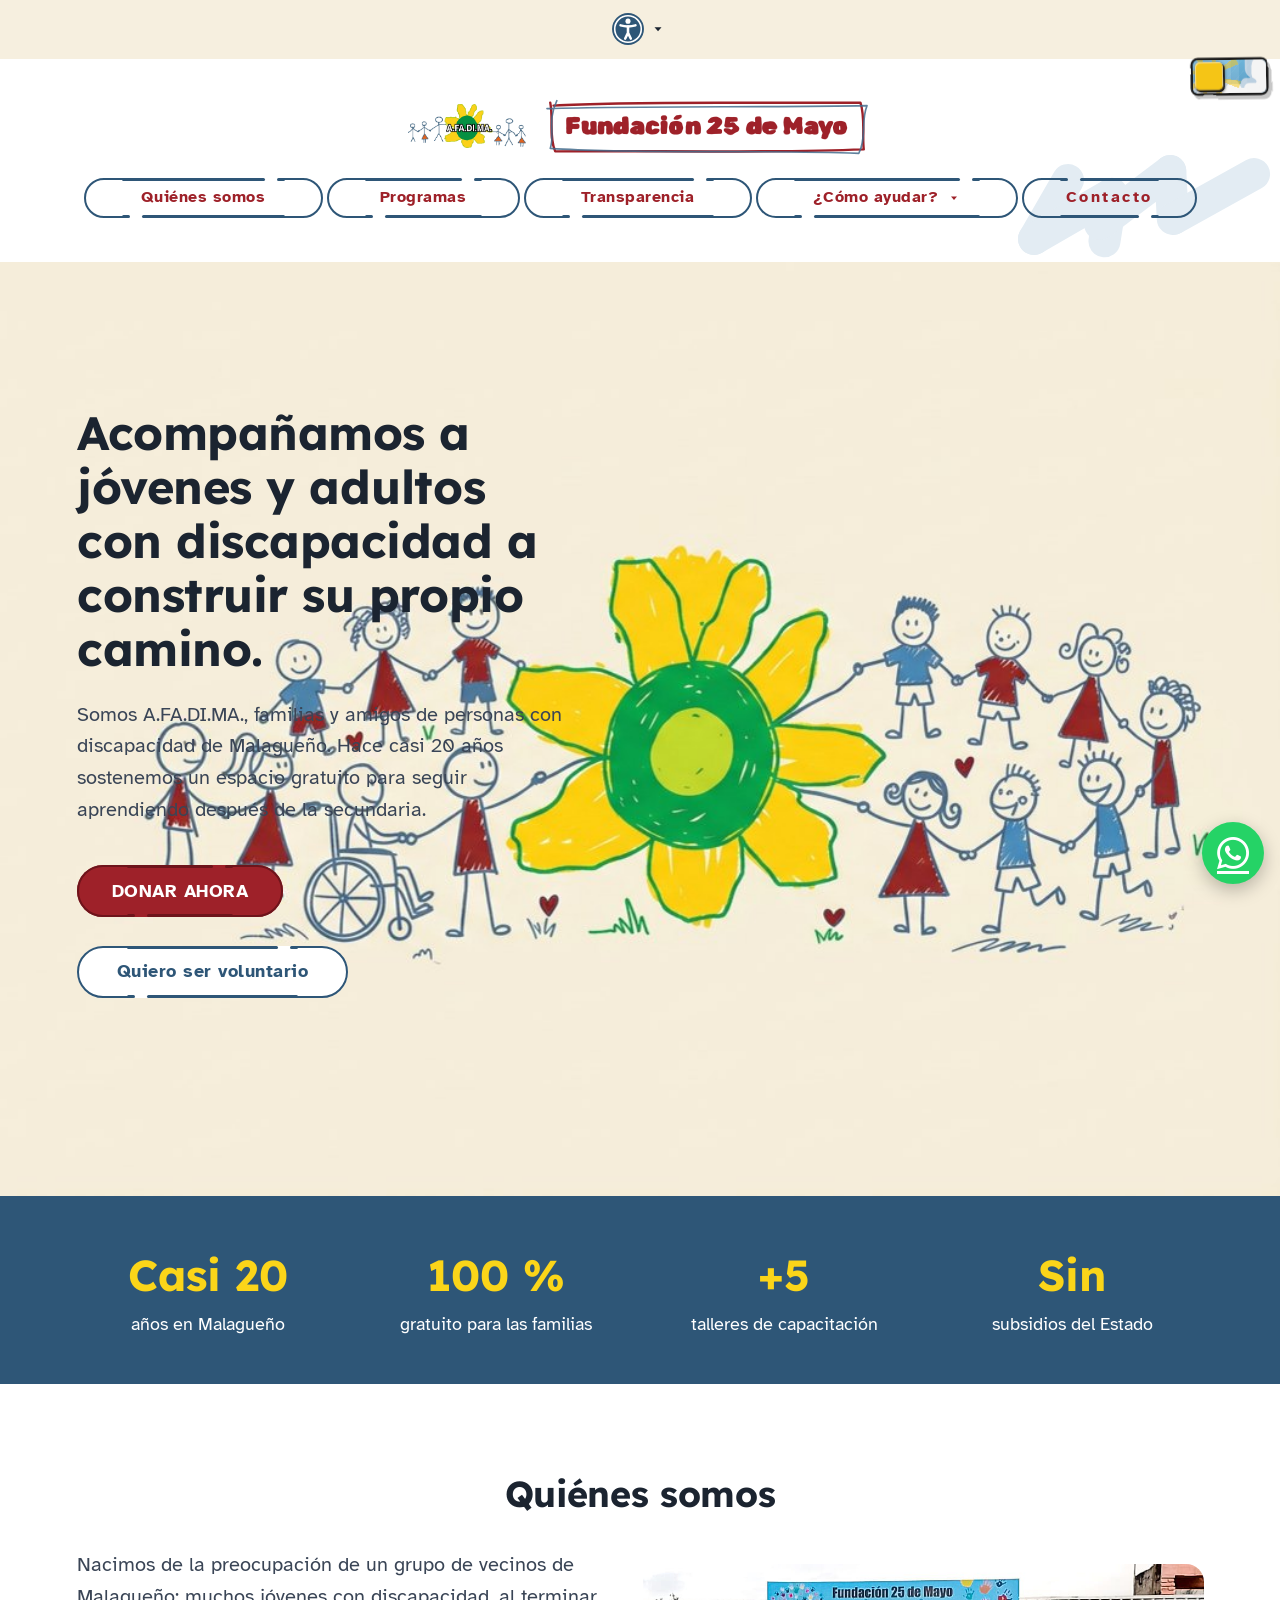
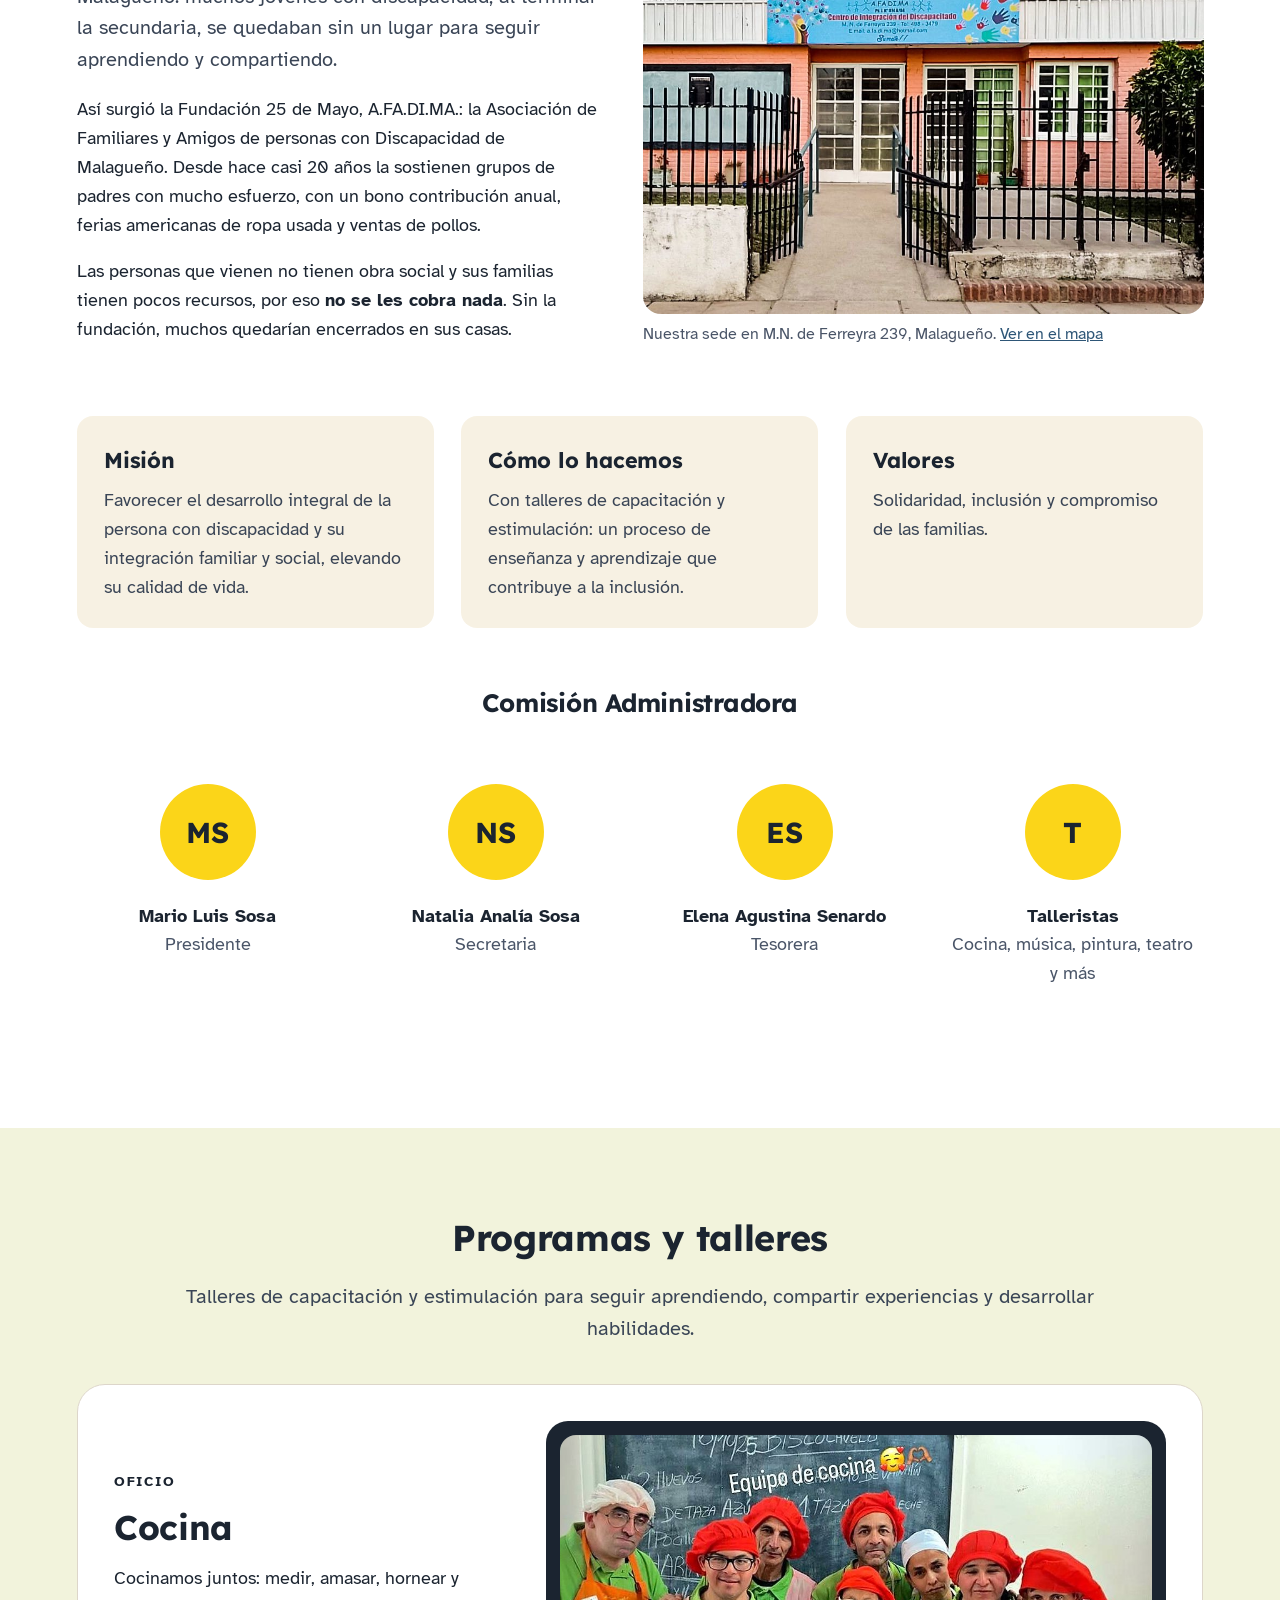
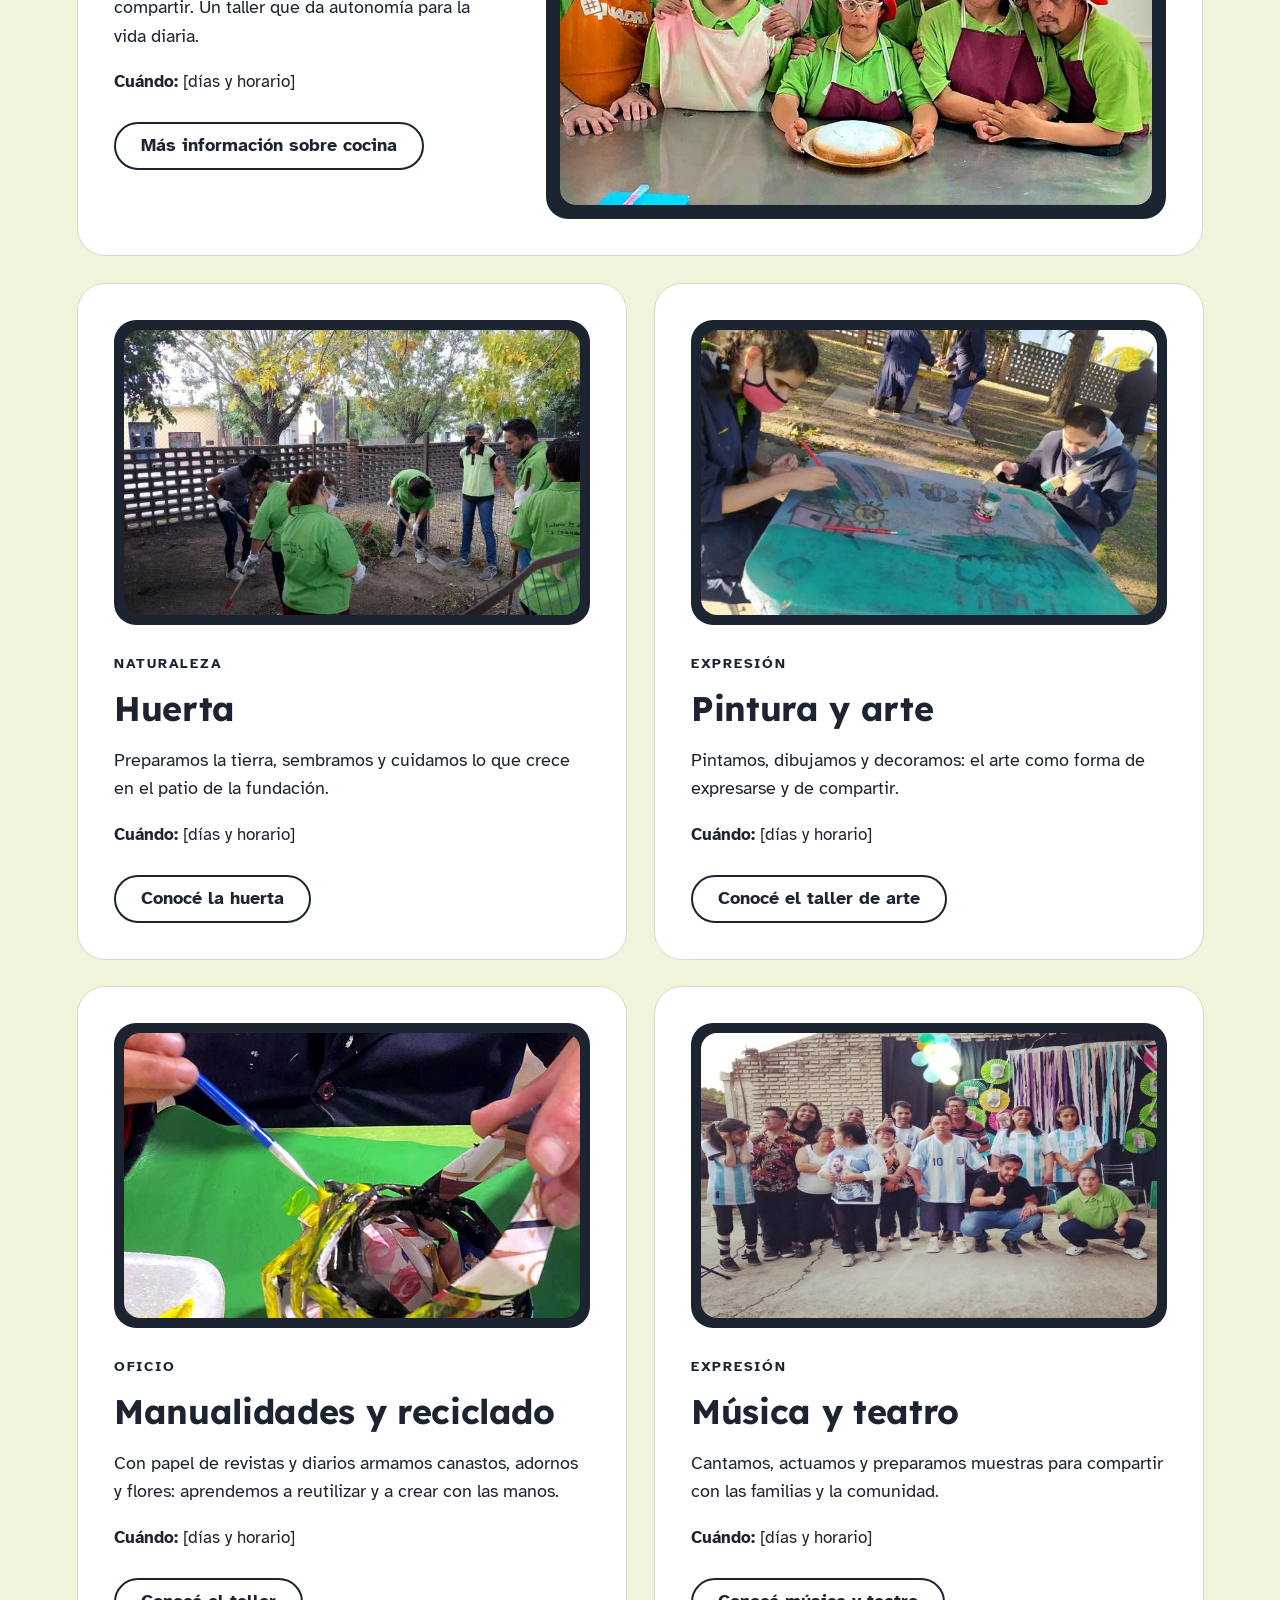
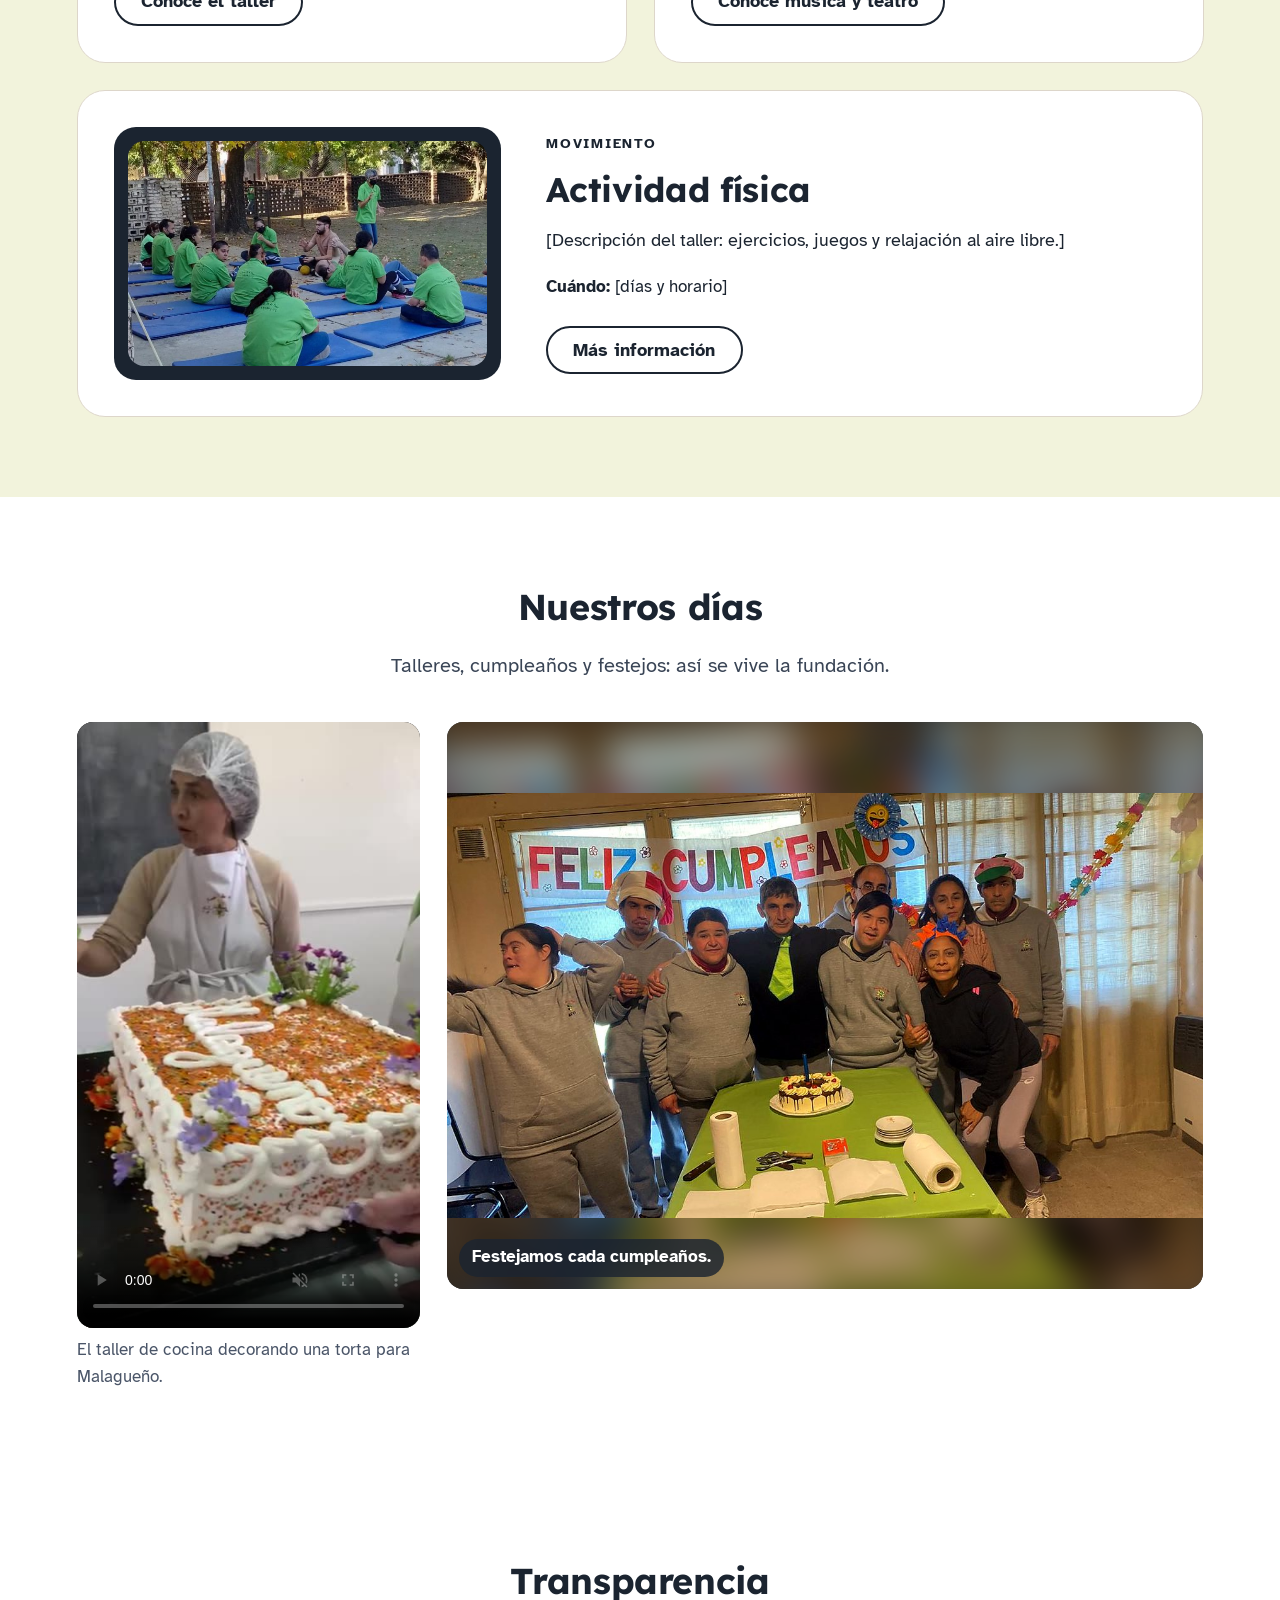
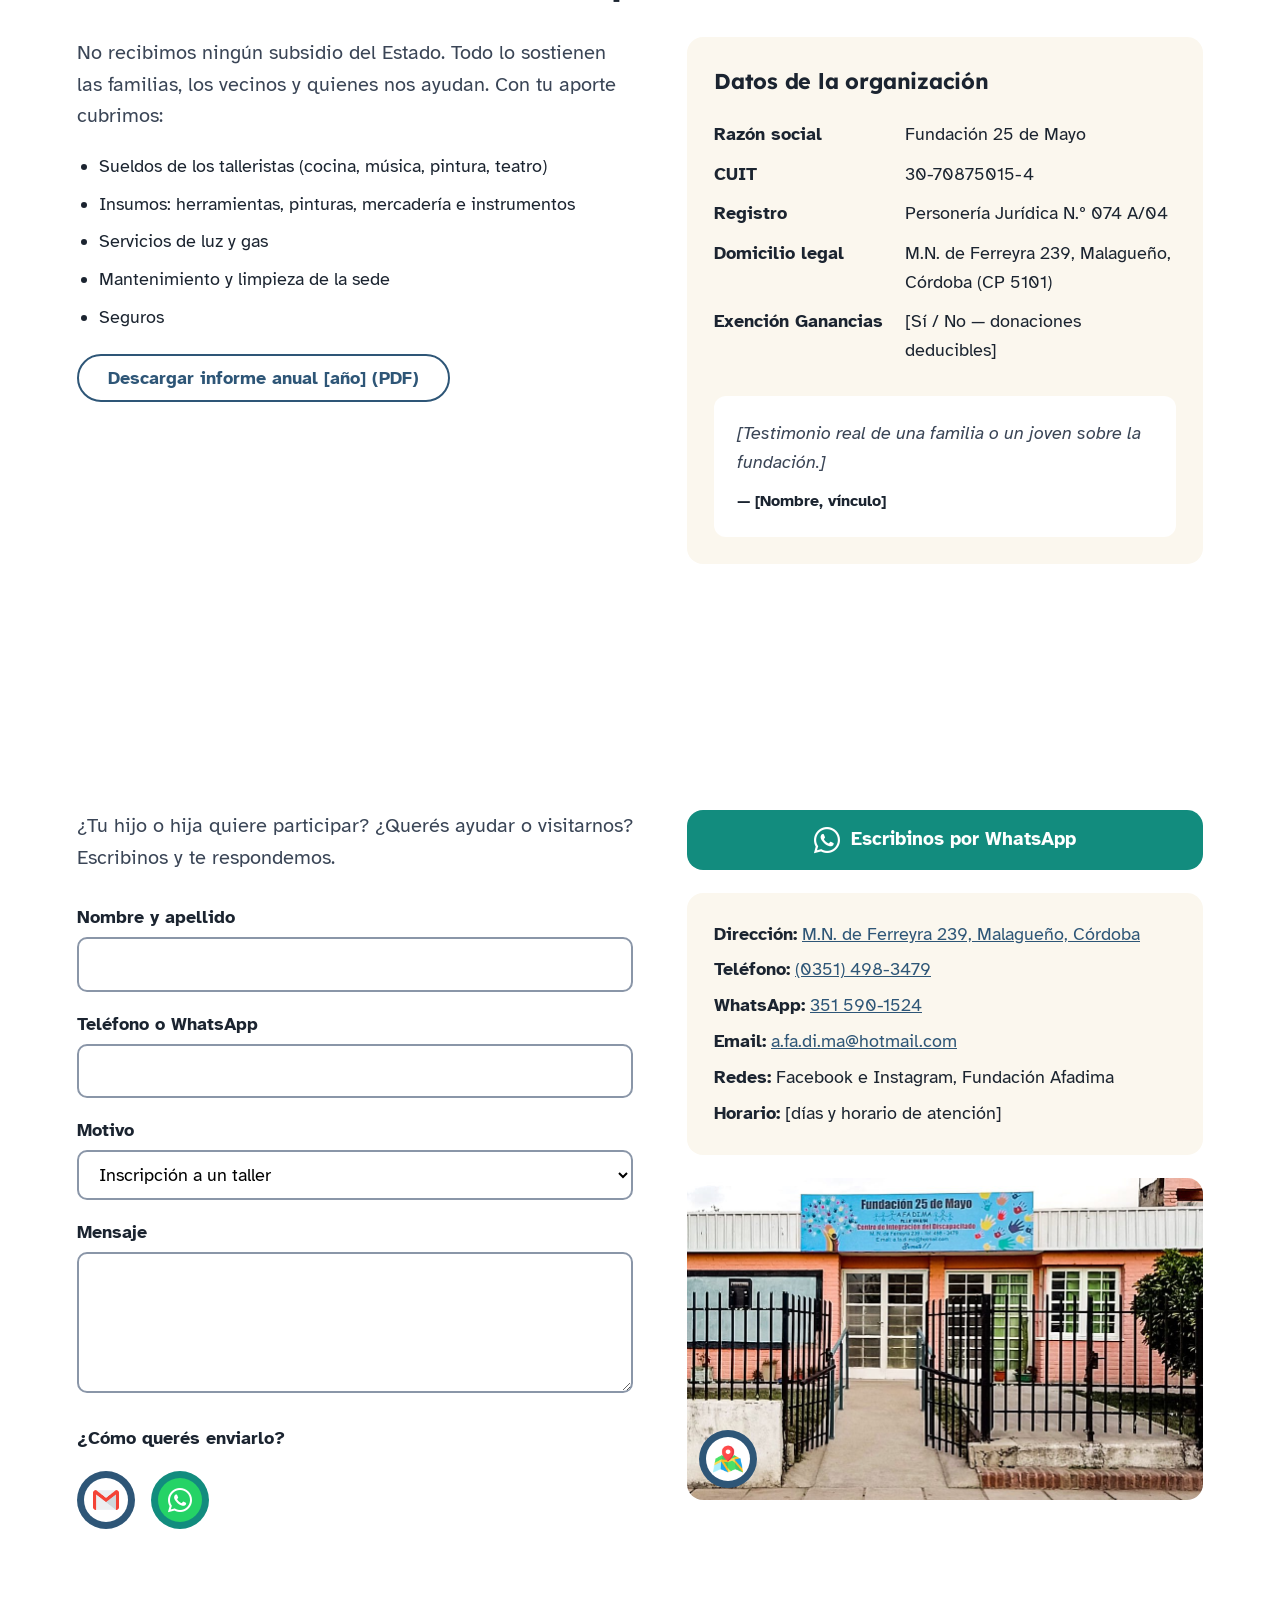
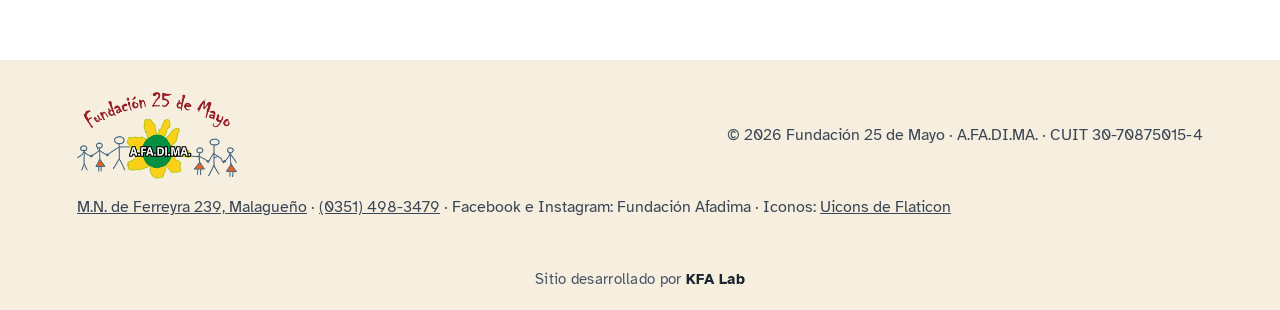
==== index.html @ 1a9c88d8 "Add files via upload" ====
<!doctype html>
<html lang="es">
<head>
<meta charset="utf-8">
<meta name="viewport" content="width=device-width, initial-scale=1">
<title>Fundación 25 de Mayo — Jóvenes con discapacidad</title>
<meta name="description" content="Fundación sin fines de lucro que acompaña a jóvenes con discapacidad. Doná, sumate como voluntario o inscribite.">
<link rel="preconnect" href="https://fonts.googleapis.com">
<link href="https://fonts.googleapis.com/css2?family=Atkinson+Hyperlegible:wght@400;700&family=Lexend:wght@500;700&family=Rubik+Spray+Paint&display=swap" rel="stylesheet">
<link rel="stylesheet" href="styles.css">
<link rel="stylesheet" href="theme-switch.css">
<script>try{var t=localStorage.getItem("tema");if(t==="oscuro"||(!t&&matchMedia("(prefers-color-scheme: dark)").matches))document.documentElement.classList.add("noche")}catch(e){}</script>
</head>
<body>
<div class="loader" id="loader" role="status" aria-live="polite" aria-label="Cargando">
  <div class="progress" aria-hidden="true"><span class="inner"></span><span class="inner"></span><span class="inner"></span><span class="inner"></span><span class="inner"></span></div>
  <p class="loader-txt">Cargando…</p>
</div>
<noscript><style>.loader{display:none}</style></noscript>
<script>(function(){var l=document.getElementById('loader');function hide(){if(l)l.classList.add('loader-off')}window.addEventListener('load',hide);setTimeout(hide,6000);window.addEventListener('pageshow',function(e){if(e.persisted)hide()})})();</script>
<svg width="0" height="0" style="position:absolute" aria-hidden="true" focusable="false">
  <filter id="sketchy"><feTurbulence type="fractalNoise" baseFrequency="0.03" numOctaves="2" seed="3"/><feDisplacementMap in="SourceGraphic" scale="2.5"/></filter>
  <filter id="sketchy-sm"><feTurbulence type="fractalNoise" baseFrequency="0.05" numOctaves="2" seed="7"/><feDisplacementMap in="SourceGraphic" scale="1.5"/></filter>
</svg>
<label class="theme-switch" title="Modo nocturno">
  <input type="checkbox" class="theme-switch__checkbox" id="themeToggle" role="switch" aria-label="Modo nocturno">
  <div class="theme-switch__container" aria-hidden="true">
    <div class="theme-switch__clouds"></div>
    <div class="theme-switch__stars-container">
      <svg viewBox="0 0 144 55" fill="currentColor"><path d="M14 6l2 6 6 2-6 2-2 6-2-6-6-2 6-2zM44 30l1.5 4.5 4.5 1.5-4.5 1.5L44 42l-1.5-4.5L38 36l4.5-1.5zM72 8l1.2 3.6 3.6 1.2-3.6 1.2L72 17.6l-1.2-3.6-3.6-1.2 3.6-1.2zM100 34l2 6 6 2-6 2-2 6-2-6-6-2 6-2zM128 10l1.5 4.5 4.5 1.5-4.5 1.5-1.5 4.5-1.5-4.5-4.5-1.5 4.5-1.5zM26 44l1 3 3 1-3 1-1 3-1-3-3-1 3-1z"/></svg>
    </div>
    <div class="theme-switch__stars-cluster"><span class="star"></span><span class="star"></span><span class="star"></span><span class="star"></span><span class="star"></span></div>
    <div class="theme-switch__shooting-star"></div><div class="theme-switch__shooting-star-2"></div><div class="theme-switch__meteor"></div>
    <div class="theme-switch__aurora"></div>
    <div class="theme-switch__comets"><span class="comet"></span><span class="comet"></span></div>
    <div class="theme-switch__circle-container">
      <div class="theme-switch__sun-moon-container">
        <div class="theme-switch__moon"><div class="theme-switch__spot"></div><div class="theme-switch__spot"></div><div class="theme-switch__spot"></div></div>
      </div>
    </div>
  </div>
</label>


<svg width="0" height="0" style="position:absolute" aria-hidden="true" focusable="false">
  <filter id="cb-prot" color-interpolation-filters="sRGB"><feColorMatrix type="matrix" values="1 0 0 0 0  0.479 0.477 0.044 0 0  0.597 -0.689 1.091 0 0  0 0 0 1 0"/></filter>
  <filter id="cb-deut" color-interpolation-filters="sRGB"><feColorMatrix type="matrix" values="1.437 -0.631 0.195 0 0  0 1 0 0 0  -0.184 0.186 0.998 0 0  0 0 0 1 0"/></filter>
  <filter id="cb-trit" color-interpolation-filters="sRGB"><feColorMatrix type="matrix" values="0.741 -0.407 0.666 0 0  0.075 0.585 0.340 0 0  0 0 1 0 0  0 0 0 1 0"/></filter>
</svg>

<p id="anuncio" class="sr" aria-live="polite"></p>

<div class="topbar">
    <div class="a11y-nav">
      <button id="a11yToggle" class="a11y-open" aria-expanded="false" aria-controls="a11yPanel" title="Opciones de accesibilidad">
        <svg aria-hidden="true" width="34" height="34" viewBox="0 0 32 32"><circle cx="16" cy="16" r="15" fill="#2E5677"/><circle cx="16" cy="16" r="12.5" fill="none" stroke="#fff" stroke-width="1.5"/><circle cx="16" cy="8.6" r="2.4" fill="#fff"/><path d="M9 12.6c2.4.7 4.7 1 7 1s4.6-.3 7-1" fill="none" stroke="#fff" stroke-width="2.4" stroke-linecap="round"/><path d="M16 13.6v6M16 19.6l-2.6 5.4M16 19.6l2.6 5.4" fill="none" stroke="#fff" stroke-width="2.4" stroke-linecap="round" stroke-linejoin="round"/></svg>
        <span class="sr">Opciones de accesibilidad</span>
        <svg class="chev" aria-hidden="true" width="14" height="14" viewBox="0 0 24 24" fill="currentColor"><path d="M6 9l6 7 6-7z"/></svg>
      </button>
      <div id="a11yPanel" class="mega-panel" inert>
        <div class="mm">
          <div class="mm-col" role="group" aria-labelledby="g-audio">
            <h3 id="g-audio"><svg aria-hidden="true" width="22" height="22" viewBox="0 0 24 24" fill="none" stroke="currentColor" stroke-width="2" stroke-linecap="round" stroke-linejoin="round"><path d="M11 5L6 9H3v6h3l5 4V5zM15.5 8.5a5 5 0 0 1 0 7M18.5 5.5a9 9 0 0 1 0 13"/></svg>Audio</h3>
            <p>Lee la presentación y después lo que señales con el mouse.</p>
            <div class="mm-row">
              <button id="readAll" aria-pressed="false">Activar lectura por voz</button>
              <label class="voice-pick" hidden>Voz <select id="voiceSel"></select></label>
              <button id="a11yClose">Cerrar menú</button>
            </div>
          </div>
          <div class="mm-col mm-feature">
            <svg aria-hidden="true" width="48" height="48" viewBox="0 0 32 32"><circle cx="16" cy="16" r="15" fill="#fff"/><circle cx="16" cy="16" r="12.5" fill="none" stroke="#2E5677" stroke-width="1.5"/><circle cx="16" cy="8.6" r="2.4" fill="#2E5677"/><path d="M9 12.6c2.4.7 4.7 1 7 1s4.6-.3 7-1" fill="none" stroke="#2E5677" stroke-width="2.4" stroke-linecap="round"/><path d="M16 13.6v6M16 19.6l-2.6 5.4M16 19.6l2.6 5.4" fill="none" stroke="#2E5677" stroke-width="2.4" stroke-linecap="round" stroke-linejoin="round"/></svg>
            <h3>Navegá a tu manera</h3>
            <p>Ajustá la letra, los colores y el audio. Tus elecciones quedan guardadas para la próxima visita.</p>
            <button id="a11yReset">Restablecer todo</button>
          </div>
          <div class="mm-col" role="group" aria-labelledby="g-letra">
            <h3 id="g-letra"><svg aria-hidden="true" width="22" height="22" viewBox="0 0 24 24" fill="none" stroke="currentColor" stroke-width="2" stroke-linecap="round" stroke-linejoin="round"><path d="M4 20l5-14 5 14M6 15h6M15 20l3-8 3 8M16 18h4"/></svg>Tamaño de letra</h3>
            <p>Agrandá o achicá todo el texto.</p>
            <div class="mm-row">
              <button data-fs="-2" aria-label="Achicar letra">A−</button>
              <button data-fs="0" aria-label="Letra normal">A</button>
              <button data-fs="2" aria-label="Agrandar letra">A+</button>
            </div>
          </div>
          <div class="mm-col" role="group" aria-labelledby="g-ver">
            <h3 id="g-ver"><svg aria-hidden="true" width="22" height="22" viewBox="0 0 24 24" fill="none" stroke="currentColor" stroke-width="2" stroke-linecap="round" stroke-linejoin="round"><path d="M2 12s3.6-7 10-7 10 7 10 7-3.6 7-10 7S2 12 2 12z"/><circle cx="12" cy="12" r="3"/></svg>Lectura</h3>
            <p>Más contraste y espacio para leer cómodo.</p>
            <div class="mm-row">
              <button data-toggle="hc" aria-pressed="false">Alto contraste</button>
              <button data-toggle="ul" aria-pressed="false">Subrayar enlaces</button>
              <button data-toggle="sp" aria-pressed="false">Más espacio</button>
            </div>
          </div>
          <div class="mm-col" role="group" aria-labelledby="g-color">
            <h3 id="g-color"><svg aria-hidden="true" width="22" height="22" viewBox="0 0 24 24" fill="none" stroke="currentColor" stroke-width="2" stroke-linecap="round" stroke-linejoin="round"><circle cx="12" cy="12" r="9"/><path d="M12 3v18M12 3a9 9 0 0 1 0 18"/></svg>Daltonismo</h3>
            <p>Corrige los colores según cada tipo.</p>
            <div class="mm-row" id="colorModes">
              <button data-color="" aria-pressed="true">Normal</button>
              <button data-color="prot" aria-pressed="false">Protanopia <small>(rojo)</small></button>
              <button data-color="deut" aria-pressed="false">Deuteranopia <small>(verde)</small></button>
              <button data-color="trit" aria-pressed="false">Tritanopia <small>(azul)</small></button>
              <button data-color="gray" aria-pressed="false">Grises</button>
            </div>
          </div>
        </div>
      </div>
    </div>
</div>
<a class="skip" href="#contenido">Saltar al contenido</a>
<header><div class="wrap">
  <a class="brand" href="index.html" style="color:inherit;text-decoration:none"><img class="logo-img" src="img/logo-mark.png" alt="" width="118" height="44"><span class="brand-name">Fundación 25 de Mayo<span class="sr"> A.FA.DI.MA.</span></span></a>
  <button class="burger" type="button" aria-expanded="false" aria-controls="mainNav" aria-label="Abrir menú"><span></span><span></span><span></span></button>
  <nav aria-label="Principal" id="mainNav">
    <a class="nl" href="#nosotros">Quiénes somos</a><a class="nl" href="#programas">Programas</a><a class="nl" href="#transparencia">Transparencia</a><div class="mega-item">
      <a class="nl" id="ayudarToggle" href="sumate.html" aria-expanded="false" aria-controls="ayudarPanel">¿Cómo ayudar?<svg class="chev" aria-hidden="true" width="12" height="12" viewBox="0 0 24 24" fill="currentColor"><path d="M6 9l6 7 6-7z"/></svg></a>
      <div id="ayudarPanel" class="mega-panel" inert>
        <div class="mm">
          <div class="mm-col mm-feature warm">
            <div class="mm-heart"><svg aria-hidden="true" width="26" height="26" viewBox="0 0 24 24" fill="none" stroke="currentColor" stroke-width="2" stroke-linecap="round" stroke-linejoin="round"><path d="M20.8 4.6a5.5 5.5 0 0 0-7.8 0L12 5.7l-1-1.1a5.5 5.5 0 0 0-7.8 7.8l1 1.1L12 21l7.8-7.5 1-1.1a5.5 5.5 0 0 0 0-7.8z"/></svg></div>
            <h3>Somos una ONG sin fines de lucro</h3>
            <p>Tu aporte es esperanza. Cualquier ayuda es bienvenida: dinero, alimentos, tus horas, tus ideas o tu trabajo.</p>
            <a class="mm-link" href="sumate.html#donar">Donar ahora</a>
          </div>
          <div class="mm-col">
            <h3><svg aria-hidden="true" width="22" height="22" viewBox="0 0 24 24" fill="none" stroke="currentColor" stroke-width="2" stroke-linecap="round" stroke-linejoin="round"><rect x="2" y="6" width="20" height="13" rx="2"/><path d="M2 10h20M6 15h4"/></svg>Doná una vez</h3>
            <p>Un aporte puntual por Mercado Pago o transferencia.</p>
            <div class="mm-row"><a class="mm-link" href="sumate.html#donar">Quiero donar</a></div>
          </div>
          <div class="mm-col">
            <h3><svg aria-hidden="true" width="22" height="22" viewBox="0 0 24 24" fill="none" stroke="currentColor" stroke-width="2" stroke-linecap="round" stroke-linejoin="round"><path d="M21 12a9 9 0 1 1-3-6.7L21 8"/><path d="M21 3v5h-5"/></svg>Doná todos los meses</h3>
            <p>Con un aporte mensual sostenés los talleres todo el año.</p>
            <div class="mm-row"><a class="mm-link" href="sumate.html#donar">Ser socio</a></div>
          </div>
          <div class="mm-col">
            <h3><svg aria-hidden="true" width="22" height="22" viewBox="0 0 24 24" fill="none" stroke="currentColor" stroke-width="2" stroke-linecap="round" stroke-linejoin="round"><circle cx="9" cy="7" r="3.5"/><path d="M2.5 20a6.5 6.5 0 0 1 13 0M17 11l2 2 3.5-4"/></svg>Voluntariado</h3>
            <p>Sumá tu tiempo en talleres, eventos o apoyo escolar.</p>
            <div class="mm-row"><a class="mm-link" href="sumate.html#voluntariado">Quiero ser voluntario</a></div>
          </div>
          <div class="mm-col">
            <h3><svg aria-hidden="true" width="22" height="22" viewBox="0 0 24 24" fill="none" stroke="currentColor" stroke-width="2" stroke-linecap="round" stroke-linejoin="round"><rect x="3" y="7" width="18" height="13" rx="2"/><path d="M8 7V5a2 2 0 0 1 2-2h4a2 2 0 0 1 2 2v2M3 13h18"/></svg>Padrinos y empresas</h3>
            <p>Apadriná un programa o sumá a tu empresa como aliada.</p>
            <div class="mm-row"><a class="mm-link" href="sumate.html#empresas">Hablemos</a></div>
          </div>
        </div>
      </div>
    </div><a class="nl" href="#contacto">Contacto</a>
  </nav>
</div></header>
<div class="scrim" id="scrim" aria-hidden="true"></div>

<main id="contenido">
<section class="hero-band"><div class="wrap row hero">
  <div class="hero-text">
    <h1>Acompañamos a jóvenes y adultos con discapacidad a construir su propio camino.</h1>
    <p class="lead">Somos A.FA.DI.MA., familias y amigos de personas con discapacidad de Malagueño. Hace casi 20 años sostenemos un espacio gratuito para seguir aprendiendo después de la secundaria.</p>
    <div style="display:flex;flex-wrap:wrap;gap:1em">
      <a class="btn btn-o donar-cta" href="sumate.html#donar">Donar ahora</a>
      <a class="btn btn-b" href="sumate.html#voluntariado">Quiero ser voluntario</a>
    </div>
  </div>
  <img class="hero-img" src="img/hero.jpg" alt="Dibujo de chicos y chicas tomados de la mano alrededor de una gran flor amarilla; uno de ellos va en silla de ruedas." width="1375" height="768">
</div></section>

<div class="stats" aria-label="Nuestro impacto"><div class="wrap grid" style="grid-template-columns:repeat(auto-fit,minmax(200px,1fr))">
  <div><b>Casi 20</b>años en Malagueño</div><div><b>100 %</b>gratuito para las familias</div><div><b>+5</b>talleres de capacitación</div><div><b>Sin</b>subsidios del Estado</div>
</div></div>

<section id="nosotros" class="nosotros-bg"><div class="wrap">
  <h2>Quiénes somos</h2>
  <div class="row" style="gap:2.5em;align-items:center;margin-bottom:3em">
    <div>
      <p class="lead" style="margin-bottom:1em">Nacimos de la preocupación de un grupo de vecinos de Malagueño: muchos jóvenes con discapacidad, al terminar la secundaria, se quedaban sin un lugar para seguir aprendiendo y compartiendo.</p>
      <p>Así surgió la Fundación 25 de Mayo, A.FA.DI.MA.: la Asociación de Familiares y Amigos de personas con Discapacidad de Malagueño. Desde hace casi 20 años la sostienen grupos de padres con mucho esfuerzo, con un bono contribución anual, ferias americanas de ropa usada y ventas de pollos.</p>
      <p>Las personas que vienen no tienen obra social y sus familias tienen pocos recursos, por eso <b>no se les cobra nada</b>. Sin la fundación, muchos quedarían encerrados en sus casas.</p>
    </div>
    <figure style="margin:0;flex-basis:420px">
      <img class="photo" src="img/sede.jpg" alt="Frente de la sede de la Fundación 25 de Mayo en Malagueño: una casa de ladrillo con rejas negras y un cartel celeste con el nombre." loading="lazy" width="1162" height="647">
      <figcaption style="font-size:.9rem;color:var(--mute);margin-top:.5em">Nuestra sede en M.N. de Ferreyra 239, Malagueño. <a href="https://maps.app.goo.gl/e1VHPkn7VmK34Kgk8" target="_blank" rel="noopener">Ver en el mapa</a></figcaption>
    </figure>
  </div>
  <div class="grid" style="margin-bottom:3em">
    <div class="box"><h3>Misión</h3><p>Favorecer el desarrollo integral de la persona con discapacidad y su integración familiar y social, elevando su calidad de vida.</p></div>
    <div class="box"><h3>Cómo lo hacemos</h3><p>Con talleres de capacitación y estimulación: un proceso de enseñanza y aprendizaje que contribuye a la inclusión.</p></div>
    <div class="box"><h3>Valores</h3><p>Solidaridad, inclusión y compromiso de las familias.</p></div>
  </div>
  <h3 style="font-size:1.4rem;text-align:center">Comisión Administradora</h3>
  <div class="grid team" style="grid-template-columns:repeat(auto-fit,minmax(200px,1fr))">
    <div class="person" tabindex="0"><div class="avatar" aria-hidden="true"><span>MS</span></div><b>Mario Luis Sosa</b><div class="role">Presidente</div><div class="person-more"><p class="pm-role">Presidente</p><p class="pm-name">Mario Luis Sosa</p><p><a href="tel:+5493518026431">351-8026431</a></p><p><a href="https://wa.me/5493518026431" target="_blank" rel="noopener">WhatsApp</a></p></div></div>
    <div class="person" tabindex="0"><div class="avatar" aria-hidden="true"><span>NS</span></div><b>Natalia Analía Sosa</b><div class="role">Secretaria</div><div class="person-more"><p class="pm-role">Secretaria</p><p class="pm-name">Natalia Analía Sosa</p><p><a href="tel:+5493515134659">351-5134659</a></p><p><a href="https://wa.me/5493515134659" target="_blank" rel="noopener">WhatsApp</a></p></div></div>
    <div class="person" tabindex="0"><div class="avatar" aria-hidden="true"><span>ES</span></div><b>Elena Agustina Senardo</b><div class="role">Tesorera</div><div class="person-more"><p class="pm-role">Tesorera</p><p class="pm-name">Elena Agustina Senardo</p><p><a href="tel:+5493518163695">351-8163695</a></p><p><a href="https://wa.me/5493518163695" target="_blank" rel="noopener">WhatsApp</a></p></div></div>
    <div class="person" tabindex="0"><div class="avatar" aria-hidden="true"><span>T</span></div><b>Talleristas</b><div class="role">Cocina, música, pintura, teatro y más</div><div class="person-more"><p class="pm-role">Talleristas</p><p>Coordinan cocina, música, pintura, teatro, huerta y manualidades.</p></div></div>
  </div>
</div></section>

<section id="programas" style="background:var(--sand)"><div class="wrap">
  <h2>Programas y talleres</h2>
  <p class="lead">Talleres de capacitación y estimulación para seguir aprendiendo, compartir experiencias y desarrollar habilidades.</p>
  <div class="pgrid">
    <article class="pc pc-wide">
      <div class="pc-text">
        <p class="pc-cat">Oficio</p>
        <h3>Cocina</h3>
        <p>Cocinamos juntos: medir, amasar, hornear y compartir. Un taller que da autonomía para la vida diaria.</p>
        <p class="pc-when"><b>Cuándo:</b> [días y horario]</p>
        <a class="pc-btn" href="#contacto">Más información sobre cocina</a>
      </div>
      <div class="pc-media"><div class="carousel" role="region" aria-roledescription="carrusel" aria-label="Fotos del taller"><figure class="slide is-on" aria-hidden="false"><img src="img/cocina-equipo.jpg" alt="El equipo de cocina con gorros rojos y delantales, posando frente al pizarrón con la receta y un bizcochuelo recién hecho." loading="eager" width="1052" height="591"></figure><figure class="slide" aria-hidden="true"><img src="img/cocina.jpg" alt="Jóvenes con cofias amasando galletitas alrededor de una mesada junto al tallerista." loading="lazy" width="720" height="720"></figure><figure class="slide" aria-hidden="true"><img src="img/cocina-peras.jpg" alt="El grupo pela y corta peras sobre una mesada de acero." loading="lazy" width="720" height="1280" style="object-position:center 55%"></figure><figure class="slide" aria-hidden="true"><img src="img/budines.jpg" alt="Concurrentes con cofias preparan frascos frente al pizarrón con la receta de budines." loading="lazy" width="720" height="1280" style="object-position:center 30%"></figure><figure class="slide" aria-hidden="true"><img src="img/bizcochuelo.jpg" alt="Una concurrente con gorro rojo muestra el bizcochuelo que preparó." loading="lazy" width="591" height="862" style="object-position:center 30%"></figure></div></div>
    </article>
    <article class="pc">
      <div class="pc-text">
        <p class="pc-cat">Naturaleza</p>
        <h3>Huerta</h3>
        <p>Preparamos la tierra, sembramos y cuidamos lo que crece en el patio de la fundación.</p>
        <p class="pc-when"><b>Cuándo:</b> [días y horario]</p>
        <a class="pc-btn" href="#contacto">Conocé la huerta</a>
      </div>
      <div class="pc-media"><img src="img/huerta.jpg" alt="Grupo con remeras verdes limpiando y carpiendo la huerta en el patio." loading="lazy" width="687" height="514"></div>
    </article>
    <article class="pc">
      <div class="pc-text">
        <p class="pc-cat">Expresión</p>
        <h3>Pintura y arte</h3>
        <p>Pintamos, dibujamos y decoramos: el arte como forma de expresarse y de compartir.</p>
        <p class="pc-when"><b>Cuándo:</b> [días y horario]</p>
        <a class="pc-btn" href="#contacto">Conocé el taller de arte</a>
      </div>
      <div class="pc-media"><div class="carousel" role="region" aria-roledescription="carrusel" aria-label="Fotos del taller"><figure class="slide is-on" aria-hidden="false"><img src="img/pintura.jpg" alt="Dos jóvenes pintando una mesa al aire libre con pinceles y témperas." loading="eager" width="687" height="514"></figure><figure class="slide" aria-hidden="true"><img src="img/dibujo.jpg" alt="Un joven pinta un mandala con lápices de colores." loading="lazy" width="528" height="528"></figure></div></div>
    </article>
    <article class="pc">
      <div class="pc-text">
        <p class="pc-cat">Oficio</p>
        <h3>Manualidades y reciclado</h3>
        <p>Con papel de revistas y diarios armamos canastos, adornos y flores: aprendemos a reutilizar y a crear con las manos.</p>
        <p class="pc-when"><b>Cuándo:</b> [días y horario]</p>
        <a class="pc-btn" href="#contacto">Conocé el taller</a>
      </div>
      <div class="pc-media"><div class="carousel" role="region" aria-roledescription="carrusel" aria-label="Fotos del taller"><figure class="slide is-on" aria-hidden="false"><img src="img/reciclado-canasta.jpg" alt="Una concurrente pinta de amarillo un canasto hecho con tiras de papel de revista." loading="eager" width="720" height="1280" style="object-position:center 70%"></figure><figure class="slide" aria-hidden="true"><img src="img/reciclado.jpg" alt="Un concurrente arma una figura con tubos de papel reciclado." loading="lazy" width="720" height="1280" style="object-position:center 45%"></figure><figure class="slide" aria-hidden="true"><img src="img/flores.jpg" alt="Concurrentes muestran flores de papel rojas y celestes que hicieron." loading="lazy" width="720" height="1280" style="object-position:center 40%"></figure></div></div>
    </article>
    <article class="pc">
      <div class="pc-text">
        <p class="pc-cat">Expresión</p>
        <h3>Música y teatro</h3>
        <p>Cantamos, actuamos y preparamos muestras para compartir con las familias y la comunidad.</p>
        <p class="pc-when"><b>Cuándo:</b> [días y horario]</p>
        <a class="pc-btn" href="#contacto">Conocé música y teatro</a>
      </div>
      <div class="pc-media"><div class="carousel" role="region" aria-roledescription="carrusel" aria-label="Fotos del taller"><figure class="slide is-on" aria-hidden="false"><img src="img/grupo.jpg" alt="Grupo de jóvenes y talleristas posando frente a un escenario decorado, varios con camisetas de Argentina." loading="eager" width="685" height="520"></figure><figure class="slide" aria-hidden="true"><img src="img/baile.jpg" alt="Dos concurrentes bailan tomados de las manos en el salón." loading="lazy" width="720" height="1280" style="object-position:center 30%"></figure></div></div>
    </article>
    <article class="pc pc-wide pc-rev">
      <div class="pc-text">
        <p class="pc-cat">Movimiento</p>
        <h3>Actividad física</h3>
        <p>[Descripción del taller: ejercicios, juegos y relajación al aire libre.]</p>
        <p class="pc-when"><b>Cuándo:</b> [días y horario]</p>
        <a class="pc-btn" href="#contacto">Más información</a>
      </div>
      <div class="pc-media"><img src="img/actividad-fisica.jpg" alt="Jóvenes con remeras verdes sentados en colchonetas azules en el patio durante una clase." loading="lazy" width="687" height="514"></div>
    </article>
  </div>
</div></section>


<section id="galeria" class="dias-bg"><div class="wrap">
  <h2>Nuestros días</h2>
  <p class="lead">Talleres, cumpleaños y festejos: así se vive la fundación.</p>
  <div class="days">
    <figure class="g-video">
      <video src="img/torta.mp4" poster="img/torta-poster.jpg" controls muted loop playsinline preload="metadata" width="408" height="720" aria-label="Video: el taller de cocina decora una gran torta con la palabra Malagueño, flores y granas de colores."></video>
      <figcaption>El taller de cocina decorando una torta para Malagueño.</figcaption>
    </figure>
    <div class="carousel carousel-gallery" role="region" aria-roledescription="carrusel" aria-label="Fotos de nuestros días"><figure class="slide is-on" aria-hidden="false"><img src="img/cumple.jpg" alt="Concurrentes y talleristas alrededor de una torta con vela, bajo un cartel de Feliz cumpleaños." loading="eager" width="1200" height="675"><figcaption>Festejamos cada cumpleaños.</figcaption></figure><figure class="slide" aria-hidden="true"><img src="img/acto-patrio.jpg" alt="Concurrentes con bandas celestes y blancas sostienen la bandera argentina en un acto en la plaza." loading="lazy" width="1200" height="900"><figcaption>Presentes en los actos patrios del pueblo.</figcaption></figure><figure class="slide" aria-hidden="true"><img src="img/festejo.jpg" alt="Selfie de un grupo sonriente con remeras verdes y gorros de cotillón." loading="lazy" width="720" height="1280"><figcaption>Con cotillón, todo es más divertido.</figcaption></figure><figure class="slide" aria-hidden="true"><img src="img/cumple-brindis.jpg" alt="Brindis alrededor de una mesa larga, con vasos de colores en alto." loading="lazy" width="1200" height="900"><figcaption>¡Salud!</figcaption></figure><figure class="slide" aria-hidden="true"><img src="img/sombreros.jpg" alt="Selfie de tres personas con sombreros de colores y una guirnalda celeste y blanca detrás." loading="lazy" width="1200" height="675"><figcaption>Día de disfraces.</figcaption></figure><figure class="slide" aria-hidden="true"><img src="img/selfie-grupo.jpg" alt="Selfie de una tallerista con sombrero violeta y anteojos rosas, con el grupo sonriendo detrás." loading="lazy" width="720" height="1280"><figcaption>Todos en la foto.</figcaption></figure><figure class="slide" aria-hidden="true"><img src="img/flores.jpg" alt="Concurrentes muestran flores de papel rojas y celestes que hicieron." loading="lazy" width="720" height="1280"><figcaption>Flores de papel hechas en el taller.</figcaption></figure></div>
  </div>
</div></section>

<section id="transparencia" class="dias-bg"><div class="wrap">
  <h2>Transparencia</h2>
  <div class="row">
  <div>
    <p class="lead" style="margin-bottom:1em">No recibimos ningún subsidio del Estado. Todo lo sostienen las familias, los vecinos y quienes nos ayudan. Con tu aporte cubrimos:</p>
    <ul class="uses">
      <li>Sueldos de los talleristas (cocina, música, pintura, teatro)</li>
      <li>Insumos: herramientas, pinturas, mercadería e instrumentos</li>
      <li>Servicios de luz y gas</li>
      <li>Mantenimiento y limpieza de la sede</li>
      <li>Seguros</li>
    </ul>
    <a class="btn btn-b" href="#" style="min-height:48px;margin-top:1.25em">Descargar informe anual [año] (PDF)</a>
  </div>
  <div class="box" style="flex-basis:340px">
    <h3 style="margin-bottom:1em">Datos de la organización</h3>
    <dl><dt>Razón social</dt><dd>Fundación 25 de Mayo</dd><dt>CUIT</dt><dd>30-70875015-4</dd><dt>Registro</dt><dd>Personería Jurídica N.º 074 A/04</dd><dt>Domicilio legal</dt><dd>M.N. de Ferreyra 239, Malagueño, Córdoba (CP 5101)</dd><dt>Exención Ganancias</dt><dd>[Sí / No — donaciones deducibles]</dd></dl>
    <blockquote style="margin:1.75em 0 0;padding:1.25em;background:#fff;border-radius:12px">
      <p style="margin:0 0 .5em;font-style:italic">[Testimonio real de una familia o un joven sobre la fundación.]</p>
      <b style="font-size:.9rem">— [Nombre, vínculo]</b>
    </blockquote>
  </div>
  </div>
</div></section>

<section id="contacto" class="dias-bg"><div class="wrap">
  <h2>Contacto e inscripciones</h2>
  <div class="row">
  <div>
    <p class="lead" style="margin-bottom:1.5em">¿Tu hijo o hija quiere participar? ¿Querés ayudar o visitarnos? Escribinos y te respondemos.</p>
    <form class="send-form" action="https://formsubmit.co/a.fa.di.ma@hotmail.com" method="POST" data-kind="consulta"><input type="hidden" name="_subject" value="Nueva consulta desde la web"><input type="hidden" name="_template" value="table"><input type="hidden" name="_captcha" value="false"><input type="text" name="_honey" class="hp" tabindex="-1" autocomplete="off" aria-hidden="true">
      <div><label for="f-nombre">Nombre y apellido</label><input id="f-nombre" name="Nombre" type="text" autocomplete="name" required></div>
      <div><label for="f-tel">Teléfono o WhatsApp</label><input id="f-tel" name="Telefono" type="tel" autocomplete="tel" required></div>
      <div><label for="f-motivo">Motivo</label><select id="f-motivo" name="Motivo"><option>Inscripción a un taller</option><option>Quiero ser voluntario</option><option>Donaciones o empresas</option><option>Quiero visitar la fundación</option><option>Otra consulta</option></select></div>
      <div><label for="f-msg">Mensaje</label><textarea id="f-msg" name="Mensaje" rows="4"></textarea></div>
      <p class="send-how">¿Cómo querés enviarlo?</p>
      <div class="send-btns">
        <button class="send-btn send-email" type="submit" data-via="email"><span class="send-ico"><img src="img/icon-email.png" alt="" width="26" height="26"></span><span class="send-lbl">Enviar por email</span></button>
        <button class="send-btn send-wa" type="submit" data-via="whatsapp"><span class="send-ico"><i class="fi fi-brands-whatsapp" aria-hidden="true"></i></span><span class="send-lbl">Enviar por WhatsApp</span></button>
      </div>
      <p class="form-status" role="status" aria-live="polite"></p>
    </form>
  </div>
  <div style="flex-basis:340px;display:flex;flex-direction:column;gap:1.25em">
    <a class="wa" href="https://wa.me/5493515901524?text=%C2%A1Hola%21%20Les%20escribo%20desde%20la%20p%C3%A1gina%20web%20de%20la%20Fundaci%C3%B3n%2025%20de%20Mayo." target="_blank" rel="noopener"><i class="fi fi-brands-whatsapp" aria-hidden="true"></i>Escribinos por WhatsApp</a>
    <div class="box">
      <p style="margin:0 0 .4em;color:var(--ink)"><b>Dirección:</b> <a href="https://maps.app.goo.gl/e1VHPkn7VmK34Kgk8" target="_blank" rel="noopener">M.N. de Ferreyra 239, Malagueño, Córdoba</a></p>
      <p style="margin:0 0 .4em;color:var(--ink)"><b>Teléfono:</b> <a href="tel:+543514983479">(0351) 498-3479</a></p>
      <p style="margin:0 0 .4em;color:var(--ink)"><b>WhatsApp:</b> <a href="https://wa.me/5493515901524?text=%C2%A1Hola%21%20Les%20escribo%20desde%20la%20p%C3%A1gina%20web%20de%20la%20Fundaci%C3%B3n%2025%20de%20Mayo." target="_blank" rel="noopener">351 590-1524</a></p>
      <p style="margin:0 0 .4em;color:var(--ink)"><b>Email:</b> <a href="mailto:a.fa.di.ma@hotmail.com">a.fa.di.ma@hotmail.com</a></p>
      <p style="margin:0 0 .4em;color:var(--ink)"><b>Redes:</b> Facebook e Instagram, Fundación Afadima</p>
      <p style="margin:0;color:var(--ink)"><b>Horario:</b> [días y horario de atención]</p>
    </div>
    <a class="map-card" href="https://maps.app.goo.gl/e1VHPkn7VmK34Kgk8" target="_blank" rel="noopener">
      <img src="img/sede.jpg" alt="" loading="lazy" width="1162" height="647">
      <span class="map-pill"><span class="send-ico"><img src="img/icon-maps.png" alt="" width="28" height="28"></span><span class="send-lbl">Cómo llegar en Google Maps</span></span>
    </a>
  </div>
  </div>
</div></section>
</main>

<footer><div class="wrap"><img class="foot-logo" src="img/logo.png" alt="Logo de la Fundación 25 de Mayo, A.FA.DI.MA." width="200" height="109"><span>© 2026 Fundación 25 de Mayo · A.FA.DI.MA. · CUIT 30-70875015-4</span><span><a href="https://maps.app.goo.gl/e1VHPkn7VmK34Kgk8" target="_blank" rel="noopener">M.N. de Ferreyra 239, Malagueño</a> · <a href="tel:+543514983479">(0351) 498-3479</a> · Facebook e Instagram: Fundación Afadima · Iconos: <a href="https://www.flaticon.com/uicons" target="_blank" rel="noopener">Uicons de Flaticon</a></span></div><p class="credit">Sitio desarrollado por <b>KFA Lab</b></p></footer>

<a class="float" href="https://wa.me/5493515901524?text=%C2%A1Hola%21%20Les%20escribo%20desde%20la%20p%C3%A1gina%20web%20de%20la%20Fundaci%C3%B3n%2025%20de%20Mayo." target="_blank" rel="noopener" aria-label="Escribir por WhatsApp"><i class="fi fi-brands-whatsapp" aria-hidden="true"></i></a>

<script src="app.js"></script>
</body>
</html>
---- styles.css ----
:root{--yellow:#FBD519;--lime:#C7D637;--ease-out:cubic-bezier(0.23,1,0.32,1);--ease-soft:cubic-bezier(0.32,0.72,0,1);--ink:#1B2430;--soft:#3A4556;--mute:#4A5568;--blue:#2E5677;--orange:#9E2129;--green:#0B7A3A;--tint:#F6EFDF;--card:#FBF7EE;--sand:#F2F3DC}
*{box-sizing:border-box}
html{font-size:18px;scroll-behavior:smooth}
body{margin:0;font-family:'Atkinson Hyperlegible',sans-serif;line-height:1.6;color:var(--ink);background:#fff}
h1,h2,h3{font-family:'Lexend',sans-serif;letter-spacing:-.01em}
a{color:var(--blue)}a:hover{color:#1F3D57}
:focus-visible{outline:3px solid var(--orange);outline-offset:3px}
.wrap{max-width:1180px;margin:0 auto;padding:0 1.5rem}
.skip{position:absolute;left:-999px;top:0;padding:.5em 1em;background:var(--ink);color:#fff}
.skip:focus{left:0;z-index:10}
header{background:#fff}
header .wrap{display:flex;flex-wrap:wrap;gap:1em 2em;align-items:center;justify-content:space-between;padding-block:1em}
.brand{display:flex;gap:.75em;align-items:center;font-family:'Lexend',sans-serif;font-weight:700;font-size:1.15rem}
.logo{width:52px;height:52px;border-radius:50%;border:2px dashed #8A96A8;display:flex;align-items:center;justify-content:center;font-size:.7rem;color:var(--mute)}
nav{display:flex;flex-wrap:wrap;gap:.5em 1.4em;font-weight:700}
nav a{text-decoration:none}
.btn{display:inline-flex;align-items:center;justify-content:center;min-height:52px;padding:0 1.6em;border-radius:999px;font-weight:700;text-decoration:none;border:2px solid transparent;font:inherit;font-weight:700;cursor:pointer}
.btn-o{background:var(--orange);color:#fff}.btn-o:hover{color:#fff;background:#7C1820}
.btn-b{background:#fff;color:var(--blue);border-color:var(--blue)}
.btn-blue{background:var(--blue);color:#fff}
.ph{background:var(--tint);border:2px dashed #9AA6B8;display:flex;align-items:center;justify-content:center;text-align:center;color:var(--mute);padding:1em}
section{padding-block:4.5em}
h2{font-size:2rem;margin:0 0 .4em}
.lead{font-size:1.1rem;color:var(--soft);max-width:46em;margin:0 0 2em}
.grid{display:grid;gap:1.5em;grid-template-columns:repeat(auto-fit,minmax(240px,1fr))}
.row{display:flex;flex-wrap:wrap;gap:3em}
.row>*{flex:1 1 380px;min-width:0}
.hero{align-items:center;padding-bottom:6.5em}
@media (max-width:600px){.hero{padding-bottom:4.5em}}
.hero h1{font-size:2.6rem;line-height:1.15;margin:0 0 .5em}
.stats{background:var(--blue);color:#fff;padding-block:2.5em;text-align:center}
.stats b{display:block;font-family:'Lexend',sans-serif;font-size:2.4rem}
.box{background:var(--card);border-radius:16px;padding:1.5em}
.box h3{margin:0 0 .4em;font-size:1.2rem}.box p{margin:0;color:var(--soft)}
.person{text-align:center}.person .ph{width:128px;height:128px;border-radius:50%;margin:0 auto .75em;font-size:.8rem}
.bar{display:flex;justify-content:space-between;font-weight:700}
.track{height:12px;background:#E3E7EE;border-radius:6px;overflow:hidden;margin-bottom:1em}
.track span{display:block;height:100%;background:var(--blue)}
dl{display:grid;grid-template-columns:auto 1fr;gap:.6em 1.2em;margin:0}dt{font-weight:700}dd{margin:0}
.dark{background:var(--ink);color:#fff}.dark .lead{color:#D5DCE6}
.donate{flex:2 1 420px!important;background:#fff;color:var(--ink);border-radius:20px;padding:2em}
.pills{display:grid;gap:.6em;grid-template-columns:repeat(auto-fit,minmax(110px,1fr));margin-bottom:1.2em}
.pill{min-height:48px;padding:0 1.1em;border-radius:999px;transition:transform 160ms var(--ease-out),background-color 150ms ease,color 150ms ease;font:inherit;font-weight:700;cursor:pointer;border:2px solid var(--blue);background:#fff;color:var(--blue)}
.pill[aria-pressed=true]{background:var(--blue);color:#fff}
.side{flex:1 1 260px!important;display:flex;flex-direction:column;gap:1.5em}
.side>div{background:#2A3647;border-radius:20px;padding:1.75em}.side p{color:#D5DCE6}.side a{color:#fff;font-weight:700}
.allies{display:grid;gap:1em;grid-template-columns:repeat(auto-fit,minmax(140px,1fr))}
.allies div{height:64px;border:1px dashed #5B6B82;border-radius:10px;display:flex;align-items:center;justify-content:center;color:#B8C2D0;font-size:.85rem}
form{display:flex;flex-direction:column;gap:1em}
label{font-weight:700;display:block;margin-bottom:.3em}
input,select,textarea{width:100%;min-height:48px;padding:.6em .9em;border:2px solid #8A96A8;border-radius:10px;font:inherit;background:#fff}
.wa{display:flex;align-items:center;justify-content:center;gap:.6em;min-height:60px;background:var(--green);color:#fff;border-radius:16px;font-weight:700;font-size:1.1rem;text-decoration:none}
.wa:hover{color:#fff}
footer{background:var(--tint)}
footer .wrap{display:flex;flex-wrap:wrap;gap:1em 2em;justify-content:space-between;padding-block:2em;font-size:.9rem;color:var(--soft)}
.float{position:fixed;right:16px;bottom:16px;width:60px;height:60px;border-radius:50%;background:var(--green);color:#fff;display:flex;align-items:center;justify-content:center;box-shadow:0 6px 18px rgba(0,0,0,.25); /* taste-skill-ignore: botón flotante */ transition:transform 160ms var(--ease-out)}
html.cb-gray{filter:grayscale(1)}html.cb-prot{filter:url(#cb-prot)}html.cb-deut{filter:url(#cb-deut)}html.cb-trit{filter:url(#cb-trit)}
.listen{display:inline-flex;align-items:center;gap:.4em;min-height:44px;padding:0 1em;margin:0 0 1em;border:2px solid currentColor;border-radius:999px;background:transparent;color:inherit;font:inherit;font-size:.9rem;font-weight:700;cursor:pointer}
.reading{outline:4px solid var(--orange);outline-offset:6px;border-radius:8px}
.sr{position:absolute;width:1px;height:1px;overflow:hidden;clip:rect(0 0 0 0);white-space:nowrap}
/* Alto contraste */
body.hc{--ink:#000;--soft:#000;--mute:#000;--blue:#0B2E8A;--tint:#fff;--card:#fff;--sand:#fff}
body.hc,body.hc .stats,body.hc .dark,body.hc footer{background:#000!important;color:#fff!important}
body.hc .box,body.hc .donate,body.hc .side>div,body.hc .ph,body.hc header,body.hc .mega-panel,body.hc blockquote{background:#000!important;color:#fff!important;border:2px solid #fff!important}
body.hc p,body.hc .lead,body.hc small,body.hc dd,body.hc dt,body.hc .side p,body.hc .person div{color:#fff!important}
body.hc a,body.hc nav a{color:#FFE14D!important;text-decoration:underline!important}
body.hc .btn,body.hc .pill,body.hc .listen{background:#000!important;color:#FFE14D!important;border:2px solid #FFE14D!important}
body.hc .pill[aria-pressed=true]{background:#FFE14D!important;color:#000!important}
body.hc input,body.hc select,body.hc textarea{background:#000;color:#fff;border-color:#fff}
body.hc .track{background:#444}body.hc .track span{background:#FFE14D}
/* Subrayar enlaces */
body.ul a{text-decoration:underline!important;text-underline-offset:3px}
/* Más espacio entre líneas y letras */
body.sp{line-height:1.9;letter-spacing:.04em;word-spacing:.12em}
@media (prefers-reduced-motion:reduce){html{scroll-behavior:auto}}
.btn,.wa{transition:transform 160ms var(--ease-out),background-color 150ms ease}
.btn:active,.pill:active,.wa:active,.float:active,.mm-row button:active,.mm-feature button:active,.listen:active{transform:scale(.97)}
.hero>*{animation:rise 420ms var(--ease-out) both}.hero>*:nth-child(2){animation-delay:70ms}
@keyframes rise{from{opacity:0;transform:translateY(12px)}}
@media (prefers-reduced-motion:reduce){
  .hero>*{animation:fade 200ms ease both}@keyframes fade{from{opacity:0}}
  .btn:active,.pill:active,.wa:active,.float:active,.mm-row button:active,.mm-feature button:active,.listen:active{transform:none}
}
/* Cabecera con menú de accesibilidad estilo "mega menú" */
header{position:relative;z-index:50;background:#fff}
header .wrap{display:grid;grid-template-columns:1fr auto 1fr;align-items:center;gap:1em 2em;padding-block:.75em}
header .brand{justify-self:start}header .cta{justify-self:end;min-height:44px}
nav{align-items:center}
.a11y-nav{position:static;display:flex}
.a11y-open{display:inline-flex;align-items:center;gap:.35em;min-height:48px;padding:0 .4em 0 .2em;border:0;border-radius:999px;background:transparent;color:var(--ink);font:inherit;font-weight:700;cursor:pointer}
.a11y-open .chev{transition:transform 360ms var(--ease-soft)}
.a11y-open[aria-expanded=true] .chev{transform:rotate(180deg)}
.a11y-open[aria-expanded=true]::after{content:"";position:absolute;left:0;right:0;bottom:-.75em;height:3px;background:var(--blue);border-radius:3px}
.a11y-open{position:relative}
.mega-panel{position:absolute;left:0;right:0;top:100%;background:#fff;box-shadow:0 18px 30px rgba(27,36,48,.14); /* taste-skill-ignore: menú flotante real */
  clip-path:inset(0 0 100% 0);opacity:0;visibility:hidden;pointer-events:none;
  transition:clip-path 280ms var(--ease-soft),opacity 240ms ease,visibility 0s linear 280ms}
.mega-panel.open{clip-path:inset(0 0 -40px 0);opacity:1;visibility:visible;pointer-events:auto;transition:clip-path 480ms var(--ease-soft),opacity 300ms ease,visibility 0s}
.mega-panel.instant,.mega-panel.instant .mm-col{transition-duration:0s!important;transition-delay:0s!important}
.mega-panel::before{content:"";position:absolute;left:0;right:0;top:-16px;height:16px}
.mm{max-width:1180px;margin:0 auto;display:grid;grid-template-columns:260px repeat(auto-fit,minmax(200px,1fr));gap:1.5em 2.25em;padding:1.75em 1.5rem 2em}
.mm-col{opacity:0;transform:translateY(-10px);transition:opacity 180ms ease,transform 220ms var(--ease-soft)}
.mega-panel.open .mm-col{opacity:1;transform:none;transition:opacity 380ms ease 120ms,transform 520ms var(--ease-soft) 120ms}
.mega-panel.open .mm-col:nth-child(2){transition-delay:180ms}.mega-panel.open .mm-col:nth-child(3){transition-delay:230ms}
.mega-panel.open .mm-col:nth-child(4){transition-delay:280ms}.mega-panel.open .mm-col:nth-child(5){transition-delay:330ms}
.mm-feature{background:var(--blue);color:#fff;border-radius:16px;padding:1.4em;display:flex;flex-direction:column;gap:.6em}
.mm-feature h3{margin:0;font-size:1.3rem;line-height:1.2}.mm-col.mm-feature>p{margin:0;color:#FFFFFF;font-size:.95rem;line-height:1.5}
.mm-feature button{align-self:flex-start;margin-top:.4em;min-height:44px;padding:0 1.2em;border:0;border-radius:999px;background:#fff;color:var(--blue);font:inherit;font-weight:700;cursor:pointer}
.mm-col h3{display:flex;align-items:center;gap:.5em;margin:0 0 .25em;font-size:1.05rem}
.mm-col h3 svg{flex:none;color:var(--blue)}
.mm-col>p{margin:0 0 .8em;font-size:.9rem;color:var(--mute)}
.mm-row{display:flex;flex-wrap:wrap;gap:.45em}
.mm-row button{min-width:44px;min-height:44px;padding:0 .9em;border:2px solid var(--blue);background:#fff;color:var(--blue);border-radius:999px;font:inherit;font-size:.92rem;font-weight:700;cursor:pointer;transition:transform 160ms var(--ease-out),background-color 150ms ease,color 150ms ease}
.mm-row button[aria-pressed=true]{background:var(--blue);color:#fff}
.mm-row small{font-weight:400}
.scrim{position:fixed;inset:0;background:rgba(10,14,22,.28);opacity:0;visibility:hidden;transition:opacity 260ms ease,visibility 0s linear 260ms;z-index:40}
.scrim.on{opacity:1;visibility:visible;transition:opacity 420ms ease,visibility 0s}
@media (max-width:900px){
  header .wrap{grid-template-columns:1fr auto}
  header nav{grid-column:1/-1;grid-row:2;justify-content:center}
  .mm{grid-template-columns:1fr;max-height:calc(100vh - 160px);overflow:auto}
}
@media (prefers-reduced-motion:reduce){
  .mega-panel,.mega-panel.open{clip-path:none;transition:opacity 150ms ease,visibility 0s}
  .mega-panel{opacity:0}.mega-panel.open{opacity:1}
  .mm-col,.mega-panel.open .mm-col{transform:none}
}
body.hc .mm-row button,body.hc .mm-feature button{background:#000!important;color:#FFE14D!important;border:2px solid #FFE14D!important}
body.hc .mm-row button[aria-pressed=true]{background:#FFE14D!important;color:#000!important}
body.hc .mm-feature,body.hc .mm-col>p{background:#000!important;color:#fff!important}
body.hc .a11y-open{color:#fff}

/* Programas: tarjetas estilo developer.android.com */
.pgrid{display:grid;grid-template-columns:repeat(2,minmax(0,1fr));gap:1.5em}
.pc{background:#fff;border:1px solid #DDD6CA;border-radius:28px;padding:2em;display:flex;flex-direction:column-reverse;gap:1.5em;transition:transform 200ms var(--ease-out)} /* taste-skill-ignore: estilo de tarjeta pedido por el cliente */
.pc-wide{grid-column:1/-1;display:grid;grid-template-columns:minmax(0,1fr) minmax(0,1.6fr);align-items:center;gap:2.5em}
.pc-wide.pc-rev .pc-text{order:2}
.pc-cat{margin:0 0 .5em;font-size:.8rem;font-weight:700;letter-spacing:.12em;text-transform:uppercase;color:var(--mute)} /* taste-skill-ignore: categoría pedida en el diseño */
.pc h3{margin:0 0 .5em;font-size:1.9rem;line-height:1.15}
.pc-text>p{margin:0 0 1em;color:var(--ink);max-width:34em}
.pc-when{font-size:.95rem}
.pc-btn{display:inline-flex;align-items:center;min-height:48px;margin-top:.5em;padding:0 1.4em;border:2px solid var(--ink);border-radius:999px;color:var(--ink);font-weight:700;text-decoration:none;transition:transform 160ms var(--ease-out),background-color 150ms ease,color 150ms ease}
.pc-btn:hover{background:var(--ink);color:#fff}
.pc-btn:active{transform:scale(.97)}
.pc-media{background:#1B2430;border-radius:22px;padding:10px;width:100%;min-width:0;overflow:hidden}
.pc-media .ph,.pc-media img{display:flex;width:100%;height:auto;aspect-ratio:16/10;object-fit:cover;transition:transform 500ms var(--ease-out)}
.pc-media .ph{border-radius:16px;border:2px dashed #5B6B82;background:#2A3647;color:#C9D2DE}
.pc-wide .pc-media{padding:14px}
@media (max-width:800px){.pgrid{grid-template-columns:1fr}.pc-wide{display:flex;flex-direction:column-reverse}.pc-wide.pc-rev .pc-text{order:0}.pc{padding:1.5em;border-radius:22px}.pc h3{font-size:1.6rem}}
@media (hover:hover) and (pointer:fine){.pc:hover .pc-media .ph,.pc:hover .pc-media img{transform:scale(1.04)}}
.pc-media img{border-radius:16px}
@media (prefers-reduced-motion:reduce){.pc:hover .pc-media .ph,.pc:hover .pc-media img{transform:none}}
body.hc .pc,body.hc .pc-media{background:#000!important;color:#fff!important;border:2px solid #fff!important}
body.hc .pc-btn{color:#FFE14D!important;border-color:#FFE14D!important}

/* Botón "Donar ahora": siempre igual, en mayúsculas */
.donar-cta{text-transform:uppercase;letter-spacing:.05em;white-space:nowrap;min-height:48px;padding:0 1.6em}
/* En pantallas chicas el botón de la cabecera pasa a una barra fija abajo */
@media (max-width:700px){
  header .cta{position:fixed;left:12px;right:12px;bottom:12px;z-index:45;min-height:56px;font-size:1.05rem;box-shadow:0 8px 20px rgba(0,0,0,.25)} /* taste-skill-ignore: barra fija */
  body{padding-bottom:84px}
  .float{bottom:84px}
  header .wrap{grid-template-columns:1fr auto}
}

/* Barra superior: solo el ícono de accesibilidad, centrado */
.topbar{position:relative;z-index:60;display:flex;justify-content:center;background:var(--tint);padding-block:.3em}
.topbar .a11y-nav{display:flex;justify-content:center}
.topbar .a11y-open[aria-expanded=true]::after{bottom:-.3em}
.topbar .mega-panel{top:100%}
/* Cabecera en una sola línea, con subrayado animado como developer.android.com */
header{z-index:50}
header nav{flex-wrap:nowrap;white-space:nowrap;gap:0 1.6em}
.nl{position:relative;display:inline-flex;align-items:center;min-height:48px;color:var(--ink);text-decoration:none;transition:color 150ms ease}
.nl::after{content:"";position:absolute;left:0;right:0;bottom:4px;height:3px;border-radius:3px;background:var(--blue);transform:scaleX(0);transform-origin:center;transition:transform 220ms var(--ease-out)}
.nl[aria-current=true]{color:var(--blue)}
.nl[aria-current=true]::after{transform:scaleX(1)}
@media (hover:hover) and (pointer:fine){.nl:hover{color:var(--blue)}.nl:hover::after{transform:scaleX(1)}}
@media (max-width:900px){
  header nav{overflow-x:auto;justify-content:flex-start;scrollbar-width:none;padding-bottom:2px}
  header nav::-webkit-scrollbar{display:none}
}
@media (prefers-reduced-motion:reduce){.nl::after{transition:none}}
body.hc .topbar{background:#000}
body.hc .nl{color:#FFE14D!important}

@media (max-width:600px){.hero h1{font-size:2rem}h2{font-size:1.6rem}section{padding-block:3em}}

/* Menú desplegable de "¿Cómo ayudar?" */
.mega-item{display:flex}
.nl .chev{margin-left:.3em;transition:transform 360ms var(--ease-soft)}
.nl[aria-expanded=true] .chev{transform:rotate(180deg)}
.nl[aria-expanded=true]{color:var(--blue)}
.nl[aria-expanded=true]::after{transform:scaleX(1)}
.mm-link{display:inline-flex;align-items:center;min-height:44px;padding:0 1.1em;border:2px solid var(--blue);border-radius:999px;color:var(--blue);font-weight:700;font-size:.92rem;text-decoration:none;white-space:nowrap;transition:transform 160ms var(--ease-out),background-color 150ms ease,color 150ms ease}
.mm-link:hover{background:var(--blue);color:#fff}
.mm-link:active{transform:scale(.97)}
.mm-feature .mm-link{border-color:#fff;background:#fff;color:var(--blue);align-self:flex-start;margin-top:.4em}
.mm-feature .mm-heart{width:48px;height:48px;border-radius:50%;background:#fff;color:var(--orange);display:flex;align-items:center;justify-content:center}
.mm-feature.warm{background:var(--orange)}
.mm-feature.warm .mm-link{color:var(--orange)}
body.hc .mm-link{background:#000!important;color:#FFE14D!important;border-color:#FFE14D!important}
/* Página Sumate */
.page-hero{background:var(--tint)}
.page-hero .wrap{padding-block:4em 3.5em}
.page-hero h1{font-size:3rem;line-height:1.1;margin:0 0 .35em}
.page-hero .lead{font-size:1.25rem;color:var(--ink);margin-bottom:1.5em}
.jump{display:flex;flex-wrap:wrap;gap:.75em}
.form-card{background:#fff;color:var(--ink);border-radius:20px;padding:2em}
@media (max-width:600px){.page-hero h1{font-size:2.2rem}}
.allies-light div{border-color:#B9AE9C;color:var(--mute)}
.nl[aria-current=page]{color:var(--blue)}.nl[aria-current=page]::after{transform:scaleX(1)}

/* Colores del logo: amarillo de la flor y verde de las hojas como acentos */
.stats b{color:var(--yellow)}
.brand small{display:block;font-family:'Atkinson Hyperlegible',sans-serif;font-size:.8rem;font-weight:700;letter-spacing:.08em;color:var(--green)}
.hero h1{position:relative}
.mm-feature .mm-heart{color:var(--orange)}
.pc-cat{color:var(--green)}

.logo{border-color:var(--lime)}
body.hc .stats b{color:#FFE14D}

/* Lectura por voz */
.voice-chip{position:fixed;left:16px;bottom:16px;z-index:70;display:flex;align-items:center;gap:.75em;padding:.4em .4em .4em 1em;background:var(--ink);color:#fff;border-radius:999px;font-size:.9rem;font-weight:700;box-shadow:0 8px 20px rgba(0,0,0,.25)} /* taste-skill-ignore: aviso flotante */
.voice-chip button{min-height:40px;padding:0 1em;border:0;border-radius:999px;background:#fff;color:var(--ink);font:inherit;font-weight:700;cursor:pointer}
.voice-chip[hidden]{display:none}
.reading{outline:3px solid var(--yellow);outline-offset:4px;border-radius:6px;background-color:rgba(251,213,25,.18)}
@media (max-width:700px){.voice-chip{bottom:84px}}

.voice-pick{display:flex;flex-direction:column;gap:.25em;width:100%;margin:.25em 0 0;font-size:.9rem}
.voice-pick select{min-height:44px;border-radius:12px}
.voice-pick[hidden]{display:none}

/* Logo e ilustraciones de la fundación */
.logo-img{height:44px;width:auto;display:block}
.foot-logo{width:160px;height:auto;display:block}
footer .wrap{align-items:center}
.hero-band,.page-hero{background:#F4EDDA}
.hero-band .hero{padding-block:3.5em 6.5em}
.hero-img{display:block;width:100%;height:auto;aspect-ratio:16/10;object-fit:cover;object-position:72% center;border-radius:18px}
.page-hero .hero-img{object-position:80% center;margin-top:2em}
@media (min-width:1100px){
  .hero-band{background:#F4EDDA url(img/hero.jpg) no-repeat right center/auto 100%;min-height:600px;display:flex;align-items:center}
  .hero-band .hero{width:100%}
  .hero-band .hero-text{flex:0 1 500px}
  .page-hero{background:#F4EDDA url(img/sumate.jpg) no-repeat right center/auto 100%;min-height:460px;display:flex;align-items:center}
  .page-hero .wrap{width:100%}
  .page-hero .hero-text{max-width:520px}
  .hero-band .hero-img,.page-hero .hero-img{display:none}
}
body.hc .hero-band,body.hc .page-hero{background:#000!important}
body.hc .hero-img{display:none}

/* Fotos reales e información de la fundación */
.pc-media img{display:block;width:100%;height:auto;aspect-ratio:16/10;object-fit:cover;border-radius:16px;transition:transform 500ms var(--ease-out)}
.photo{display:block;width:100%;height:auto;border-radius:18px;aspect-ratio:16/10;object-fit:cover}
.avatar{width:96px;height:96px;margin:0 auto .75em;border-radius:50%;background:var(--yellow);color:var(--ink);display:flex;align-items:center;justify-content:center;font-family:'Lexend',sans-serif;font-weight:700;font-size:1.6rem}
.uses{margin:0;padding-left:1.2em;display:grid;gap:.5em}
.map-card{position:relative;display:block;border-radius:16px;overflow:hidden;text-decoration:none}
.map-card img{display:block;width:100%;height:auto;aspect-ratio:16/10;object-fit:cover;transition:transform 500ms var(--ease-out)}
.map-card span{position:absolute;left:12px;bottom:12px;display:inline-flex;align-items:center;min-height:44px;padding:0 1.1em;border-radius:999px;background:#fff;color:var(--blue);font-weight:700}
@media (hover:hover) and (pointer:fine){.map-card:hover img{transform:scale(1.04)}}
footer a{color:inherit}
body.hc .avatar{background:#FFE14D;color:#000}



/* Carruseles */
.carousel{position:relative;aspect-ratio:16/10;border-radius:16px;overflow:hidden;background:#1B2430}
.carousel .slide{position:absolute;inset:0;margin:0;isolation:isolate;overflow:hidden;opacity:0;visibility:hidden;transition:opacity 700ms ease,visibility 0s linear 700ms}
.carousel .slide.is-on{opacity:1;visibility:visible;transition:opacity 700ms ease,visibility 0s}
.carousel .slide img{width:100%;height:100%;object-fit:cover;display:block;border-radius:0;aspect-ratio:auto}
.carousel figcaption{position:absolute;left:12px;bottom:52px;max-width:calc(100% - 24px);padding:.35em .8em;border-radius:999px;background:rgba(27,36,48,.82);color:#fff;font-size:.92rem;font-weight:700}
.carousel-gallery{aspect-ratio:4/3}
.carousel-gallery .slide img{object-fit:contain}
.carousel-gallery .slide::before{content:"";position:absolute;inset:-20px;background:var(--bg) center/cover;filter:blur(18px) brightness(.7);z-index:-1}
.days{display:grid;grid-template-columns:minmax(0,1fr) minmax(0,2.2fr);gap:1.5em;align-items:start}
.days figure{margin:0}
.g-video video{display:block;width:100%;height:auto;border-radius:16px;background:#000}
.g-video figcaption{margin-top:.45em;font-size:.95rem;color:var(--mute)}
@media (max-width:800px){.days{grid-template-columns:1fr}.g-video{max-width:360px;margin:0 auto}}
.pc:hover .pc-media .carousel img{transform:none}
@media (prefers-reduced-motion:reduce){.carousel .slide,.carousel .slide.is-on{transition:none}}

/* Cualquier ayuda es bienvenida */
.welcome{background:var(--yellow)}
.welcome h2,.welcome .lead,.welcome .thanks{color:var(--ink)}
.help-list{list-style:none;margin:0 0 1.5em;padding:0;display:grid;grid-template-columns:repeat(auto-fit,minmax(190px,1fr));gap:1em}
.help-list li{background:#fff;border-radius:18px;padding:1.25em;display:flex;flex-direction:column;gap:.3em}
.help-list svg{color:var(--orange);margin-bottom:.3em}
.help-list b{font-family:'Lexend',sans-serif;font-size:1.15rem}
.help-list span{color:var(--ink)}
.thanks{font-family:'Lexend',sans-serif;font-size:1.6rem;font-weight:700;margin:0 0 1em}
body.hc .welcome,body.hc .help-list li{background:#000!important;color:#fff!important}
body.hc .welcome h2,body.hc .welcome .lead,body.hc .thanks,body.hc .help-list span{color:#fff!important}

/* Títulos de sección centrados */
main section h2{text-align:center}
main section h2+.lead,main section h2+.listen+.lead{text-align:center;margin-left:auto;margin-right:auto}
main section h2+.row{margin-top:1.5em}
/* Carruseles sin botones: cambian solos o con un clic */
.carousel{cursor:pointer}
.carousel figcaption{bottom:12px}

/* Hero: la ilustración queda siempre de fondo, centrada; nada se mueve de lugar */
.hero-band .hero-img,.page-hero .hero-img{display:none!important}
.hero-band,.page-hero{position:relative;isolation:isolate;background:#F4EDDA url(img/hero.jpg) no-repeat 63% center/cover;min-height:560px;display:flex;align-items:center}
.page-hero{background-image:url(img/sumate.jpg);background-position:70% center;min-height:440px}
.hero-band>.wrap,.page-hero>.wrap{width:100%}
.hero-band .hero-text{flex:0 1 500px}
.page-hero .hero-text{max-width:520px}
@media (min-width:1100px){
  .hero-band{background-size:auto 100%;background-position:right center}
  .page-hero{background-size:auto 100%;background-position:right center}
}
@media (max-width:1099px){
  /* velo crema para que el texto se lea bien sobre el dibujo */
  .hero-band::before,.page-hero::before{content:"";position:absolute;inset:0;background:rgba(244,237,218,.8);z-index:-1}
  .hero-band .hero-text,.page-hero .hero-text{max-width:560px}
}
body.hc .hero-band,body.hc .page-hero{background-image:none!important}

/* Comisión: al pasar el mouse el círculo crece y muestra los datos adentro */
.team{position:relative}
.person{position:relative;padding:.5em;border-radius:16px;outline-offset:4px;cursor:default}
.person .avatar{overflow:hidden}
.person .avatar img{width:100%;height:100%;object-fit:cover;display:block}
.person .role{color:var(--mute)}
.person-more{position:absolute;left:50%;top:calc(.5em + 48px);z-index:5;width:250px;height:250px;border-radius:50%;
  background:var(--blue);color:#fff;display:flex;flex-direction:column;align-items:center;justify-content:center;text-align:center;padding:1.6em;font-size:.95rem;line-height:1.35;
  opacity:0;visibility:hidden;transform:translate(-50%,-50%) scale(.38);
  transition:opacity 180ms ease,transform 220ms var(--ease-out),visibility 0s linear 220ms;
  box-shadow:0 0 0 5px var(--lime),0 14px 30px rgba(0,0,0,.22)} /* taste-skill-ignore: círculo flotante */
.person-more p{margin:0 0 .2em;color:#fff}
.person-more .pm-role{font-size:.8rem;font-weight:700;letter-spacing:.06em;text-transform:uppercase;color:var(--yellow)} /* taste-skill-ignore: cargo */
.person-more .pm-name{font-family:'Lexend',sans-serif;font-weight:700;font-size:1.05rem;margin-bottom:.45em}
.person-more a{color:#fff;font-weight:700;display:inline-block;min-height:32px;line-height:32px}
.person.show .person-more,.person:focus-visible .person-more,.person:focus-within .person-more{opacity:1;visibility:visible;transform:translate(-50%,-50%) scale(1);transition:opacity 220ms ease,transform 380ms var(--ease-out),visibility 0s}
@media (hover:hover) and (pointer:fine){
  .person:hover .person-more{opacity:1;visibility:visible;transform:translate(-50%,-50%) scale(1);transition:opacity 220ms ease,transform 380ms var(--ease-out),visibility 0s}
}
@media (prefers-reduced-motion:reduce){.person-more,.person:hover .person-more,.person.show .person-more{transform:translate(-50%,-50%) scale(1);transition:opacity 150ms ease,visibility 0s}}
body.hc .person-more{background:#000;border:3px solid #FFE14D}
body.hc .person-more a{color:#FFE14D}

/* Formularios */
.hp{position:absolute!important;left:-9999px!important;width:1px;height:1px;opacity:0}
.form-status{margin:.25em 0 0;font-weight:700;min-height:1.5em}
.form-status.ok{color:var(--green)}.form-status.err{color:var(--orange)}
.form-alt{margin:0;font-size:.95rem}
.send-form button[disabled]{opacity:.7;cursor:wait}

/* Quiénes somos: ilustración difuminada de fondo, sobre blanco */
.nosotros-bg{background:#fff url(img/nosotros-bg.jpg) no-repeat right -12vw center/max(1250px,95vw) auto}
/* Fondo fijo (parallax): el dibujo queda quieto mientras se scrollea. En celulares/tablets táctiles se desactiva porque Safari no lo soporta bien */
@media (hover:hover) and (pointer:fine){.nosotros-bg{background-attachment:fixed}}
.nosotros-bg .box{background:rgba(246,239,223,.85)}
@media (max-width:800px){.nosotros-bg{background-size:240% auto;background-position:right -45vw center}}
body.hc .nosotros-bg{background-image:none}

/* Nuestros días: la ronda entra por la izquierda (dibujo espejado), también con fondo fijo */
.dias-bg{background:#fff url(img/dias-bg.jpg) no-repeat left -12vw center/max(1250px,95vw) auto}
@media (hover:hover) and (pointer:fine){.dias-bg{background-attachment:fixed}}
@media (max-width:800px){.dias-bg{background-size:240% auto;background-position:left -45vw center}}
body.hc .dias-bg{background-image:none}

.send-how{margin:.25em 0 0;font-weight:700}
.send-btns{display:flex;flex-wrap:wrap;gap:.75em}
.send-btns .btn{gap:.5em;flex:1 1 220px}
.btn-wa{background:var(--green);color:#fff}.btn-wa:hover{background:#086330;color:#fff}
body.hc .btn-wa{background:#000!important;color:#FFE14D!important;border:2px solid #FFE14D!important}

/* Íconos de marca (Uicons de Flaticon, alojados en el sitio) */
@font-face{font-family:uicons-brands;src:url(fonts/uicons-brands.woff2) format("woff2");font-display:swap}
.fi-brands-whatsapp:before{content:"\f1d2";font-family:uicons-brands!important;font-style:normal;font-weight:400!important;line-height:1;-webkit-font-smoothing:antialiased;display:block}
:root{--wa:#25D366;--wa-text:#128C7E}
/* botón flotante: verde WhatsApp */
.float{background:var(--wa);width:62px;height:62px}
.float .fi{font-size:32px;color:#fff}
/* botón "Escribinos por WhatsApp": ícono blanco */
.wa{background:var(--wa-text);font-size:1.08rem}
.wa .fi{font-size:26px;color:#fff}
.wa:hover{background:#0E6F64}
/* ¿Cómo querés enviarlo?: ícono solo y el texto se desliza al costado */
.send-btns{gap:.9em;align-items:center}
.send-btn{display:inline-flex;align-items:center;height:58px;padding:0 7px;border:0;border-radius:999px;cursor:pointer;color:#fff;font:inherit;font-size:1.08rem;font-weight:700;
  transition:transform 160ms var(--ease-out),background-color 150ms ease}
.send-btn:active{transform:scale(.97)}
.send-email{background:var(--blue)}.send-wa{background:var(--wa-text)}
.send-ico{width:44px;height:44px;flex:none;border-radius:50%;display:flex;align-items:center;justify-content:center}
.send-email .send-ico{background:#fff}
.send-wa .send-ico{background:var(--wa)}
.send-wa .send-ico .fi{font-size:24px;color:#fff}
.send-lbl{display:inline-block;white-space:nowrap;overflow:hidden;max-width:0;opacity:0;transform:translateX(-10px);
  transition:max-width 360ms var(--ease-out),opacity 220ms ease,transform 360ms var(--ease-out),padding 360ms var(--ease-out)}
.send-btn:hover .send-lbl,.send-btn:focus-visible .send-lbl{max-width:14em;opacity:1;transform:none;padding:0 .9em 0 .7em}
/* en pantallas táctiles no hay "pasar el mouse": el texto se ve siempre */
@media (hover:none){.send-lbl{max-width:14em;opacity:1;transform:none;padding:0 .9em 0 .7em}}
@media (prefers-reduced-motion:reduce){.send-lbl{transition:opacity 150ms ease}}
body.hc .send-btn{background:#000!important;border:2px solid #FFE14D;color:#FFE14D}

/* Menú en "píldoras" (estilo cir-tabs): la sección activa se rellena */
header nav{display:inline-flex;align-items:center;gap:4px;padding:6px;background:#fff;border:1px solid #E3E8EE;border-radius:999px;
  box-shadow:0 1px 1px rgba(14,17,22,.04),0 20px 40px -24px rgba(14,17,22,.18);white-space:nowrap} /* taste-skill-ignore: menú píldora */
header nav .nl{height:40px;min-height:40px;padding:0 18px;border-radius:999px;color:var(--mute);font-weight:700;
  transition:background-color 220ms cubic-bezier(.22,1,.36,1),color 220ms cubic-bezier(.22,1,.36,1),box-shadow 220ms cubic-bezier(.22,1,.36,1)}
header nav .nl::after{display:none}
header nav .nl:hover{color:var(--ink)}
header nav .nl[aria-current=true],header nav .nl[aria-current=page],header nav .nl[aria-expanded=true]{background:var(--ink);color:#fff;
  box-shadow:0 1px 1px rgba(14,17,22,.06),0 8px 18px -10px rgba(14,17,22,.5)} /* taste-skill-ignore: píldora activa */
header nav .nl:focus-visible{outline:none;box-shadow:0 0 0 3px rgba(46,86,119,.35)}
header nav .nl .chev{margin-left:.35em}
@media (max-width:900px){header nav{display:flex;max-width:100%;overflow-x:auto;scrollbar-width:none}}
body.hc header nav{background:#000;border-color:#FFE14D}
body.hc header nav .nl[aria-current=true],body.hc header nav .nl[aria-current=page],body.hc header nav .nl[aria-expanded=true]{background:#FFE14D;color:#000!important}

/* Nombre dentro de un recuadro dibujado a mano, como los garabatos de los fondos */
.brand-name{position:relative;display:inline-block;padding:.35em .85em;background:url("data:image/svg+xml,%3Csvg%20xmlns%3D%22http%3A//www.w3.org/2000/svg%22%20viewBox%3D%220%200%20200%2060%22%20preserveAspectRatio%3D%22none%22%3E%3Cpath%20d%3D%22M7%209%20C55%204%20130%207%20193%206%20C196%2021%20194%2039%20195%2053%20C132%2057%2063%2054%208%2055%20C4%2040%207%2023%205%206%22%20fill%3D%22none%22%20stroke%3D%22%239E2129%22%20stroke-width%3D%222.4%22%20stroke-linecap%3D%22round%22%20stroke-linejoin%3D%22round%22%20vector-effect%3D%22non-scaling-stroke%22/%3E%3Cpath%20d%3D%22M3%2012%20C62%209%20137%2011%20197%209%20C193%2025%20197%2041%20192%2057%20C127%2053%2058%2058%205%2052%20C8%2037%203%2025%209%204%22%20fill%3D%22none%22%20stroke%3D%22%23436B8C%22%20stroke-width%3D%221.6%22%20stroke-linecap%3D%22round%22%20stroke-linejoin%3D%22round%22%20vector-effect%3D%22non-scaling-stroke%22%20opacity%3D%22.85%22/%3E%3C/svg%3E") no-repeat center/100% 100%}
/* Píldora activa del menú: vuelve al azul de antes */
header nav .nl[aria-current=true],header nav .nl[aria-current=page],header nav .nl[aria-expanded=true]{background:var(--blue)}
header nav .nl:hover{color:var(--blue)}

/* Header: la barra de navegación lleva el mismo marco dibujado que el nombre */
header nav{border:0;border-radius:0;box-shadow:none;background:#fff url("data:image/svg+xml,%3Csvg%20xmlns%3D%22http%3A//www.w3.org/2000/svg%22%20viewBox%3D%220%200%20200%2060%22%20preserveAspectRatio%3D%22none%22%3E%3Cpath%20d%3D%22M7%209%20C55%204%20130%207%20193%206%20C196%2021%20194%2039%20195%2053%20C132%2057%2063%2054%208%2055%20C4%2040%207%2023%205%206%22%20fill%3D%22none%22%20stroke%3D%22%239E2129%22%20stroke-width%3D%222.4%22%20stroke-linecap%3D%22round%22%20stroke-linejoin%3D%22round%22%20vector-effect%3D%22non-scaling-stroke%22/%3E%3Cpath%20d%3D%22M3%2012%20C62%209%20137%2011%20197%209%20C193%2025%20197%2041%20192%2057%20C127%2053%2058%2058%205%2052%20C8%2037%203%2025%209%204%22%20fill%3D%22none%22%20stroke%3D%22%23436B8C%22%20stroke-width%3D%221.6%22%20stroke-linecap%3D%22round%22%20stroke-linejoin%3D%22round%22%20vector-effect%3D%22non-scaling-stroke%22%20opacity%3D%22.85%22/%3E%3C/svg%3E") no-repeat center/100% 100%;padding:8px 10px}
/* Nombre con letra en aerosol */
.brand-name{font-family:'Rubik Spray Paint','Lexend',sans-serif;font-weight:400;font-size:1.35rem;letter-spacing:.01em;color:var(--orange);padding:.4em .95em}
/* Más aire entre el nombre y la barra de navegación */
header .wrap{row-gap:1.4em;padding-block:1em 1.1em}
@media (max-width:900px){header nav{margin-top:.4em}}

/* ===== Botones de la barra de navegación estilo "trazo" (Uiverse.io, himanshu9682) en rojo ===== */
header nav{padding:14px 20px;gap:10px}
header nav .nl.sk{--sk-line:var(--orange);--sk-back:#F8E1DE;--cap:50px;
  position:relative;z-index:0;display:inline-flex;height:50px;min-height:50px;padding:0;border-radius:0;
  background:none!important;box-shadow:none!important;color:var(--sk-line)!important;
  font-size:.92rem;font-weight:700;letter-spacing:1px;text-decoration:none;transition:letter-spacing .3s ease}
header nav .nl.sk::after{display:block}
.sk .sk-text{display:flex;justify-content:center;align-items:center;gap:.3em;width:100%;height:100%;white-space:nowrap}
.sk::before,.sk::after,.sk .sk-text::before,.sk .sk-text::after{content:"";position:absolute;height:3px;border-radius:2px;background:var(--sk-line);transition:all .5s ease}
header nav .nl.sk::before{top:0;left:calc(var(--cap) - 2px);width:calc(100% - var(--cap)*2 - 16px)}
header nav .nl.sk::after{top:0;bottom:auto;right:calc(var(--cap) - 2px);left:auto;width:8px;transform:none}
.sk .sk-text::before{bottom:0;right:calc(var(--cap) - 2px);width:calc(100% - var(--cap)*2 - 16px)}
.sk .sk-text::after{bottom:0;left:calc(var(--cap) - 2px);width:8px}
.sk .sk-line{position:absolute;top:0;width:var(--cap);height:100%;overflow:hidden}
.sk .sk-line::before{content:"";position:absolute;top:0;width:150%;height:100%;box-sizing:border-box;border-radius:300px;border:solid 3px var(--sk-line)}
.sk .sk-line:nth-child(1),.sk .sk-line:nth-child(1)::before{left:0}
.sk .sk-line:nth-child(2),.sk .sk-line:nth-child(2)::before{right:0}
.sk .sk-d1,.sk .sk-d2{position:absolute;z-index:-1;border-radius:16px;transform-origin:16px 16px}
.sk .sk-d1{top:-16px;left:40px;width:32px;height:0;transform:rotate(30deg)}
.sk .sk-d2{top:44px;left:77px;width:32px;height:0;transform:rotate(-127deg)}
.sk .sk-d1::before,.sk .sk-d1::after,.sk .sk-d2::before,.sk .sk-d2::after{content:"";position:absolute}
.sk .sk-d1::before{bottom:0;left:0;width:0;height:32px;border-radius:16px;transform-origin:16px 16px;transform:rotate(-60deg)}
.sk .sk-d1::after{top:-10px;left:45px;width:0;height:32px;border-radius:16px;transform-origin:16px 16px;transform:rotate(69deg)}
.sk .sk-d2::before{bottom:0;left:0;width:0;height:32px;border-radius:16px;transform-origin:16px 16px;transform:rotate(-146deg)}
.sk .sk-d2::after{bottom:26px;left:-40px;width:0;height:32px;border-radius:16px;transform-origin:16px 16px;transform:rotate(-262deg)}
.sk .sk-d1,.sk .sk-d1::before,.sk .sk-d1::after,.sk .sk-d2,.sk .sk-d2::before,.sk .sk-d2::after{background:var(--sk-back)}
/* al pasar el mouse, al tener foco, o si es la sección actual */
.sk:hover,.sk:focus-visible,.sk[aria-current=true],.sk[aria-current=page],.sk[aria-expanded=true]{letter-spacing:4px}
header nav .nl.sk:hover::before,header nav .nl.sk:focus-visible::before,header nav .nl.sk[aria-current=true]::before,header nav .nl.sk[aria-current=page]::before,header nav .nl.sk[aria-expanded=true]::before,
.sk:hover .sk-text::before,.sk:focus-visible .sk-text::before,.sk[aria-current=true] .sk-text::before,.sk[aria-current=page] .sk-text::before,.sk[aria-expanded=true] .sk-text::before{width:8px}
header nav .nl.sk:hover::after,header nav .nl.sk:focus-visible::after,header nav .nl.sk[aria-current=true]::after,header nav .nl.sk[aria-current=page]::after,header nav .nl.sk[aria-expanded=true]::after,
.sk:hover .sk-text::after,.sk:focus-visible .sk-text::after,.sk[aria-current=true] .sk-text::after,.sk[aria-current=page] .sk-text::after,.sk[aria-expanded=true] .sk-text::after{width:calc(100% - var(--cap)*2 - 16px)}
.sk:is(:hover,:focus-visible,[aria-current=true],[aria-current=page],[aria-expanded=true]) .sk-d1{animation:skd1 ease-in .06s forwards}
.sk:is(:hover,:focus-visible,[aria-current=true],[aria-current=page],[aria-expanded=true]) .sk-d1::before{animation:skd2 linear .08s .06s forwards}
.sk:is(:hover,:focus-visible,[aria-current=true],[aria-current=page],[aria-expanded=true]) .sk-d1::after{animation:skd3 linear .03s .14s forwards}
.sk:is(:hover,:focus-visible,[aria-current=true],[aria-current=page],[aria-expanded=true]) .sk-d2{animation:skd4 linear .06s .2s forwards}
.sk:is(:hover,:focus-visible,[aria-current=true],[aria-current=page],[aria-expanded=true]) .sk-d2::before{animation:skd3 linear .03s .26s forwards}
.sk:is(:hover,:focus-visible,[aria-current=true],[aria-current=page],[aria-expanded=true]) .sk-d2::after{animation:skd5 linear .06s .32s forwards}
@keyframes skd1{0%{height:0}100%{height:100px}}
@keyframes skd2{0%{width:0;opacity:0}10%{opacity:0}11%{opacity:1}100%{width:120px}}
@keyframes skd3{0%{width:0}100%{width:80px}}
@keyframes skd4{0%{height:0}100%{height:120px}}
@keyframes skd5{0%{width:0}100%{width:124px}}
.sk{overflow:visible}
header nav{overflow:visible}
.sk .chev{color:var(--sk-line)}
header nav .nl.sk:focus-visible{outline:3px solid var(--blue);outline-offset:4px}
@media (prefers-reduced-motion:reduce){.sk,.sk::before,.sk::after,.sk .sk-text::before,.sk .sk-text::after{transition:none}.sk .sk-d1,.sk .sk-d2,.sk .sk-d1::before,.sk .sk-d1::after,.sk .sk-d2::before,.sk .sk-d2::after{animation:none!important}}
body.hc header nav .nl.sk{--sk-line:#FFE14D;--sk-back:#333}

/* Sin marco dibujado alrededor de la barra de navegación */
header nav{background:transparent!important;border:0;box-shadow:none}

/* Header de nuevo a su tamaño original y sin superposiciones */
header .wrap{display:flex!important;flex-wrap:wrap;align-items:center;justify-content:space-between;gap:.75em 1.5em;padding-block:.75em}
header .brand{flex:none}
header nav{padding:6px!important;gap:4px!important;margin:0}
header nav .nl.sk{--cap:40px;height:40px;min-height:40px;font-size:.88rem;letter-spacing:.5px}
header nav .nl.sk:is(:hover,:focus-visible,[aria-current=true],[aria-current=page],[aria-expanded=true]){letter-spacing:2.5px}
.sk .sk-line::before,.sk::before,.sk::after,.sk .sk-text::before,.sk .sk-text::after{border-width:2.5px}
.sk .sk-d1{top:-14px;left:30px}.sk .sk-d2{top:30px;left:62px}
@media (max-width:1180px){header nav{order:3;width:100%;justify-content:center}}

/* Header en dos líneas: logo y nombre al centro (DONAR AHORA a la derecha), menú centrado debajo */
header .wrap{display:grid!important;grid-template-columns:1fr auto 1fr;grid-template-areas:". brand cta" "nav nav nav";align-items:center;gap:.9em 1em}
header .brand{grid-area:brand;justify-self:center}
header .cta{grid-area:cta;justify-self:end}
header nav{grid-area:nav;justify-self:center;order:0;width:auto}
@media (max-width:1180px){header nav{width:auto}}
@media (max-width:900px){header nav{justify-self:stretch}}
@media (max-width:700px){header .wrap{grid-template-columns:1fr;grid-template-areas:"brand" "nav"}}
header .wrap{grid-template-areas:". brand ." "nav nav nav"}
@media (max-width:700px){body{padding-bottom:0}.float{bottom:16px}.voice-chip{bottom:16px}}

/* Contorno de los botones del menú en azul (el texto sigue en rojo) */
header nav .nl.sk{--sk-line:var(--blue);--sk-back:#E3ECF3;color:var(--orange)!important}
.sk .chev{color:var(--orange)}
body.hc header nav .nl.sk{--sk-line:#FFE14D;--sk-back:#333;color:#FFE14D!important}

/* El menú desplegable de "¿Cómo ayudar?" vive dentro de la barra: que sus textos vuelvan a cortar línea normalmente */
header nav .mega-panel{white-space:normal;letter-spacing:normal;text-align:left;font-weight:400}
header nav .mega-panel h3{white-space:normal;line-height:1.25}
header nav .mega-panel p{overflow-wrap:break-word}

/* Desplegable "¿Cómo ayudar?": Padrinos y empresas debajo de "Doná una vez" */
@media (min-width:901px){
  #ayudarPanel .mm{grid-template-columns:260px repeat(3,minmax(0,1fr))}
  #ayudarPanel .mm-feature{grid-row:span 2}
  #ayudarPanel .mm-col:nth-child(5){grid-column:2;grid-row:2}
}

/* Header 50 px más alto (25 px arriba y 25 px abajo) */
header .wrap{padding-block:calc(.75em + 25px)!important}

/* Botones del inicio con la animación de trazo, conservando sus colores */
.hero .btn.sk{--cap:52px;position:relative;z-index:0;display:inline-flex;height:52px;min-height:52px;padding:0;border:0;border-radius:999px;
  font-size:.95rem;letter-spacing:1px;transition:letter-spacing .3s ease,transform 160ms var(--ease-out)}
.hero .btn-o.sk{--sk-line:#6E141B;--sk-back:#B8323A;background:var(--orange);color:#fff}
.hero .btn-b.sk{--sk-line:var(--blue);--sk-back:#E3ECF3;background:#fff;color:var(--blue)}
.hero .btn.sk::before{top:0;left:calc(var(--cap) - 2px);width:calc(100% - var(--cap)*2 - 16px)}
.hero .btn.sk::after{top:0;right:calc(var(--cap) - 2px);width:8px}
.hero .btn.sk:is(:hover,:focus-visible){letter-spacing:3px}
.hero .btn.sk:is(:hover,:focus-visible)::before{width:8px}
.hero .btn.sk:is(:hover,:focus-visible)::after{width:calc(100% - var(--cap)*2 - 16px)}
.hero .btn.sk .sk-d1,.hero .btn.sk .sk-d2{opacity:.9}
.hero .btn.sk:hover{background:inherit}
.hero .btn-o.sk:hover{background:var(--orange);color:#fff}
.hero .btn-b.sk:hover{background:#fff}
.hero .btn.sk{overflow:hidden}

/* Botones del inicio: tamaño de antes, uno al lado del otro, y el garabato sale del botón */
.hero .btn.sk{overflow:visible;font-size:1rem;letter-spacing:.5px}
.hero .btn.sk:is(:hover,:focus-visible){letter-spacing:1.5px}
.hero .btn.sk .sk-text{padding:0}
.hero-text>div:last-child{flex-wrap:nowrap}
@media (max-width:420px){.hero-text>div:last-child{flex-wrap:wrap}}

.hero-text>div:last-child{gap:1em 2em!important}

.hero-text>div:last-child{margin-top:2.2em;row-gap:1.6em!important}

/* Comisión: más aire bajo el título y el círculo crece hacia abajo para no taparlo */
#nosotros h3[style*="Comisión"],#nosotros .team{margin-top:0}
#nosotros .team{padding-top:1.5em}
.person-more{top:.5em;transform:translate(-50%,0) scale(.38);transform-origin:center top}
.person.show .person-more,.person:focus-visible .person-more,.person:focus-within .person-more{transform:translate(-50%,0) scale(1)}
@media (hover:hover) and (pointer:fine){.person:hover .person-more{transform:translate(-50%,0) scale(1)}}
@media (prefers-reduced-motion:reduce){.person-more,.person:hover .person-more,.person.show .person-more{transform:translate(-50%,0) scale(1)}}

/* Quiénes somos: 50 px más abajo */
#nosotros{padding-bottom:calc(4.5em + 50px)}
@media (max-width:600px){#nosotros{padding-bottom:calc(3em + 50px)}}

/* Firma del desarrollador */
.credit{margin:0;padding:.9em 1.5rem 1.2em;text-align:center;font-size:.85rem;color:var(--mute);letter-spacing:.02em}
.credit b{color:var(--ink)}

/* "Cómo llegar": ícono de mapa y el texto se desliza al costado, como los botones de envío */
.map-card .map-pill{position:absolute;left:12px;bottom:12px;display:inline-flex;align-items:center;height:58px;padding:0 7px;border-radius:999px;background:var(--blue);color:#fff;font-weight:700;font-size:1.05rem;min-height:0}
.map-card .map-pill .send-ico{background:#fff}
.map-card:hover .send-lbl,.map-card:focus-visible .send-lbl{max-width:16em;opacity:1;transform:none;padding:0 .9em 0 .7em}
.map-card:active .map-pill{transform:scale(.97)}
.map-card .map-pill span{position:static;left:auto;bottom:auto;min-height:0;border-radius:0;background:none;color:#fff}
.map-card .map-pill .send-ico{width:44px;height:44px;border-radius:50%;background:#fff;padding:0;display:flex}
.map-card .map-pill .send-lbl{padding:0;max-width:0;opacity:0;transform:translateX(-10px)}
.map-card:hover .map-pill .send-lbl,.map-card:focus-visible .map-pill .send-lbl{max-width:16em;opacity:1;transform:none;padding:0 .9em 0 .7em}
@media (hover:none){.map-card .map-pill .send-lbl{max-width:16em;opacity:1;transform:none;padding:0 .9em 0 .7em}}
/* El ícono del mapa no hereda el recorte ni el zoom de la foto, y va por encima */
.map-card .map-pill{z-index:2}
.map-card .map-pill .send-ico img{display:block;width:30px;height:30px;aspect-ratio:auto;object-fit:contain;transform:none!important;transition:none;border-radius:0}

/* ===== Animaciones al hacer scroll (estilo AOS) ===== */
html{overflow-x:clip}
html.aos-ready [data-aos]{opacity:0;transition:opacity 700ms ease,transform 700ms cubic-bezier(.22,1,.36,1);transition-delay:var(--aos-delay,0ms);will-change:opacity,transform}
html.aos-ready [data-aos="zoom-in"]{transform:scale(.85)}
html.aos-ready [data-aos="zoom-in-up"]{transform:translate3d(0,60px,0) scale(.85)}
html.aos-ready [data-aos="zoom-out"]{transform:scale(1.12)}
html.aos-ready [data-aos].aos-in{opacity:1;transform:none}
@media (prefers-reduced-motion:reduce){html.aos-ready [data-aos]{opacity:1!important;transform:none!important;transition:none}}

/* ===================== MODO NOCTURNO ===================== */
html.noche{color-scheme:dark;
  --ink:#E8ECF2;--soft:#C9D1DC;--mute:#A9B4C2;--tint:#1A2230;--card:#1E2633;--sand:#161E2A;
  --night:#121822;--surface:#1E2633;--link:#9CC3E6;--red-soft:#F28B91}
html.noche body{background:var(--night);color:var(--ink)}
html.noche a{color:var(--link)}
html.noche header,html.noche .topbar{background:var(--night)}
html.noche .topbar{background:var(--tint)}
/* secciones con dibujo de fondo: un velo oscuro encima del dibujo */
html.noche .nosotros-bg,html.noche .dias-bg{background-color:var(--night);background-image:linear-gradient(rgba(18,24,34,.86),rgba(18,24,34,.86)),url(img/nosotros-bg.jpg)}
html.noche .dias-bg{background-image:linear-gradient(rgba(18,24,34,.86),rgba(18,24,34,.86)),url(img/dias-bg.jpg)}
html.noche .hero-band,html.noche .page-hero{background-color:#151C27}
html.noche .hero-band::before,html.noche .page-hero::before{content:"";position:absolute;inset:0;background:rgba(18,24,34,.72);z-index:-1}
/* superficies claras pasan a oscuras */
html.noche .box,html.noche .pc,html.noche .help-list li,html.noche .form-card,html.noche .mega-panel,html.noche blockquote,html.noche .donate{background:var(--surface)!important;color:var(--ink)}
html.noche .nosotros-bg .box{background:rgba(30,38,51,.9)!important}
html.noche .mm-row button,html.noche .mm-link{background:transparent;color:var(--link);border-color:var(--link)}
html.noche .mm-row button[aria-pressed=true]{background:var(--link);color:#121822}
html.noche .mm-feature{background:var(--blue)}
html.noche .mm-feature.warm{background:var(--orange)}
html.noche .mm-feature .mm-link{background:#fff;border-color:#fff;color:var(--orange)}
html.noche input,html.noche select,html.noche textarea{background:#0F141C;color:var(--ink);border-color:#56637A}
html.noche .btn-b{background:transparent;color:var(--link);border-color:var(--link)}
html.noche .hero .btn-b.sk{background:#121822;color:var(--link);--sk-line:var(--link);--sk-back:#24344A}
html.noche .pc-btn{color:var(--ink);border-color:var(--ink)}
html.noche .pc-btn:hover{background:var(--ink);color:#121822}
html.noche .dark{background:#0C1118}
html.noche .side>div{background:#18202C}
html.noche .welcome h2,html.noche .welcome .lead,html.noche .welcome .thanks{color:#1B2430}
html.noche .avatar{color:#1B2430}
html.noche .voice-chip{background:#0C1118}
html.noche .person-more::before{background:var(--blue)}
html.noche footer{background:var(--tint)}
html.noche .credit b{color:var(--ink)}
/* textos en rojo del logo: versión más clara para que se lea sobre oscuro */
html.noche .brand-name{color:var(--red-soft)}
html.noche header nav .nl.sk{--sk-line:var(--link);--sk-back:#24344A;color:var(--red-soft)!important}
html.noche .sk .chev{color:var(--red-soft)}
html.noche .pc-cat{color:#7FD49B}
html.noche .form-status.ok{color:#7FD49B}.form-status.err{}
html.noche .form-status.err{color:var(--red-soft)}
html.noche .reading{background-color:rgba(251,213,25,.25)}
html.noche .stats{background:#1C3348}
html.noche .map-card .map-pill{background:var(--blue)}

/* ===== Pantalla de carga (animación de Uiverse.io, sabbircoder07, con los colores del logo) ===== */
.loader{position:fixed;inset:0;z-index:200;display:flex;flex-direction:column;align-items:center;justify-content:center;gap:1.4em;background:#F6EFDF;transition:opacity 350ms ease,visibility 0s linear 350ms}
html.noche .loader{background:#121822}
.loader.loader-off{opacity:0;visibility:hidden;pointer-events:none}
.loader.loader-on{opacity:1;visibility:visible;transition:opacity 200ms ease,visibility 0s}
.progress{display:flex;gap:5px;align-items:center;justify-content:center;height:90px;padding-top:60px;backface-visibility:hidden}
.progress .inner{height:20px;width:20px;border-radius:3px;animation:progress 1.2s ease-in infinite}
.progress .inner:nth-child(1){background:#2E5677;animation-delay:.15s}
.progress .inner:nth-child(2){background:#0B7A3A;animation-delay:.25s}
.progress .inner:nth-child(3){background:#FBD519;animation-delay:.35s}
.progress .inner:nth-child(4){background:#C7D637;animation-delay:.45s}
.progress .inner:nth-child(5){background:#9E2129;animation-delay:.55s}
@keyframes progress{0%{transform:translateY(0);opacity:1}50%{transform:translateY(-60px);opacity:.8}100%{transform:translateY(0);opacity:1}}
.loader-txt{margin:0;font-weight:700;color:var(--mute)}
/* versión chiquita para "Enviando…" en los formularios */
.progress.mini{height:auto;padding:0;gap:3px;display:inline-flex;vertical-align:middle;margin-right:.5em}
.progress.mini .inner{width:8px;height:8px;border-radius:2px;animation-name:progress-mini}
@keyframes progress-mini{0%,100%{transform:translateY(0)}50%{transform:translateY(-8px)}}
@media (prefers-reduced-motion:reduce){.progress .inner{animation:none}}

/* ===================== AJUSTES PARA CELULAR ===================== */
/* Comisión: cuando un círculo se agranda, los de abajo se corren */
.person{transition:padding-bottom 380ms var(--ease-out)}
.person.show,.person:focus-within{padding-bottom:120px}
@media (hover:hover) and (pointer:fine){.person:hover{padding-bottom:120px}}
@media (prefers-reduced-motion:reduce){.person{transition:none}}

/* Transparencia: datos de la organización uno debajo del otro en pantallas angostas */
@media (max-width:600px){
  dl{grid-template-columns:1fr;gap:0}
  dt{margin-top:.8em}
  dd{overflow-wrap:anywhere}
}

@media (max-width:700px){
  /* Header: logo arriba y nombre debajo, letra más chica; menú deslizable sin cortarse */
  header .brand{flex-direction:column;gap:.4em;text-align:center}
  .brand-name{font-size:1.05rem;white-space:nowrap;padding:.35em .8em}
  header nav{overflow-x:auto!important;justify-content:flex-start!important;max-width:100%;width:100%;padding:6px 4px 10px!important;-webkit-overflow-scrolling:touch}
  header nav .nl.sk{flex:none}
  /* Interruptor de modo nocturno: arriba de todo, en la franja de accesibilidad */
  .theme-switch{top:8px!important;right:10px}
  /* Panel de accesibilidad: letra más chica y que se pueda scrollear */
  #a11yPanel .mm{font-size:.88rem;gap:1em;padding:1.1em 1rem 1.3em;max-height:calc(100vh - 70px);overflow:auto}
  #a11yPanel .mm-col h3{font-size:1rem}
  #a11yPanel .mm-col>p{font-size:.85rem;margin-bottom:.5em}
  #a11yPanel .mm-row button{min-height:40px;font-size:.85rem;padding:0 .75em}
  #a11yPanel .mm-feature{padding:1em}
  #a11yPanel .mm-feature h3{font-size:1.05rem}
  /* Contacto: botones de envío con su texto siempre visible, uno debajo del otro */
  .send-btns{flex-direction:column;align-items:stretch}
  .send-btn{width:100%;justify-content:flex-start}
  .send-btn .send-lbl{max-width:16em!important;opacity:1!important;transform:none!important;padding:0 .9em 0 .7em!important}
  .wa{font-size:1rem;white-space:nowrap;padding:0 1em}
  .map-card .map-pill .send-lbl{max-width:16em;opacity:1;transform:none;padding:0 .9em 0 .7em}
}

/* ===== Menú hamburguesa (solo celular) ===== */
.burger{display:none}
@media (max-width:700px){
  header .wrap{grid-template-columns:44px 1fr 44px!important;grid-template-areas:". brand burger" "nav nav nav"!important}
  .burger{grid-area:burger;display:flex;flex-direction:column;justify-content:center;gap:5px;width:44px;height:44px;padding:0 10px;border:2px solid var(--blue);border-radius:12px;background:transparent;cursor:pointer;justify-self:end}
  .burger span{display:block;height:2.5px;border-radius:2px;background:var(--blue);transition:transform 260ms var(--ease-out),opacity 200ms ease}
  header.nav-open .burger span:nth-child(1){transform:translateY(7.5px) rotate(45deg)}
  header.nav-open .burger span:nth-child(2){opacity:0}
  header.nav-open .burger span:nth-child(3){transform:translateY(-7.5px) rotate(-45deg)}
  html.noche .burger{border-color:var(--link)}html.noche .burger span{background:var(--link)}
  /* el menú queda oculto y al abrirlo aparece en vertical */
  header nav{display:none!important}
  header.nav-open nav{display:flex!important;flex-direction:column;align-items:stretch;gap:10px!important;overflow:visible!important;padding:8px 6px 4px!important;animation:navDrop 260ms var(--ease-out)}
  header.nav-open nav .nl.sk{width:100%!important;justify-content:center}
  header.nav-open nav .mega-item{display:block}
  header.nav-open nav .mega-panel{display:none}
  @keyframes navDrop{from{opacity:0;transform:translateY(-8px)}}
  /* Contacto: sin el botón grande de WhatsApp (queda el flotante) y botones de envío más chicos */
  #contacto .wa{display:none}
  .send-btn{height:48px;padding:0 5px;font-size:.95rem}
  .send-ico{width:38px;height:38px}
  .send-email .send-ico img{width:22px;height:22px}
  .send-wa .send-ico .fi{font-size:20px}
  .map-card .map-pill{height:48px;padding:0 5px;font-size:.92rem;max-width:calc(100% - 24px)}
  .map-card .map-pill .send-ico{width:38px;height:38px}
  .map-card .map-pill .send-ico img{width:24px;height:24px}
  /* Pie: logo y textos centrados */
  footer .wrap{flex-direction:column;align-items:center;text-align:center}
  .foot-logo{margin:0 auto}
}
@media (prefers-reduced-motion:reduce){header.nav-open nav{animation:none}}
@media (max-width:700px){header.nav-open nav{gap:25px!important;padding-top:14px!important}}
---- theme-switch.css ----
/* Interruptor de modo nocturno — basado en Uiverse.io (mamyapro123) */ 
.theme-switch {
  --toggle-size: 32px;
  --container-width: 5.625em;
  --container-height: 2.5em;
  --container-radius: 0.38em;
  --container-light-bg: #5caad4;
  --container-night-bg: #1b1e36;
  --circle-container-diameter: 3.375em;
  --sun-moon-diameter: 2.125em;
  --sun-bg: #f5c518;
  --moon-bg: #d8d4c0;
  --spot-color: #9b9787;
  --circle-container-offset: calc(
    (var(--circle-container-diameter) - var(--container-height)) / 2 * -1
  );
  --stars-color: #fff8e1;
  --clouds-color: #f4f4f4;
  --back-clouds-color: #bacfe0;
  --transition: 0.5s cubic-bezier(0, -0.02, 0.4, 1.25);
  --circle-transition: 0.3s cubic-bezier(0, -0.02, 0.35, 1.17);
  display: inline-block;
}

.theme-switch,
.theme-switch *,
.theme-switch *::before,
.theme-switch *::after {
  box-sizing: border-box;
  margin: 0;
  padding: 0;
  font-size: var(--toggle-size);
}

.theme-switch__container {
  width: var(--container-width);
  height: var(--container-height);
  background-color: var(--container-light-bg);
  border-radius: var(--container-radius);
  overflow: hidden;
  cursor: pointer;
  position: relative;
  background-image: linear-gradient(
    to bottom,
    var(--container-light-bg) 0%,
    #4a92bd 100%
  );
  transition: all var(--transition);
  box-shadow:
    0 0 0 2.5px #1a1a1a,
    3px 4px 0 2.5px rgba(26, 26, 26, 0.22);
  transform: rotate(-0.7deg);
  filter: url(#sketchy);
}

.theme-switch__container::before {
  content: "";
  position: absolute;
  z-index: 1;
  inset: 0;
  background-image: repeating-linear-gradient(
    -50deg,
    transparent,
    transparent 7px,
    rgba(255, 255, 255, 0.04) 7px,
    rgba(255, 255, 255, 0.04) 8px
  );
  border-radius: inherit;
  pointer-events: none;
}

.theme-switch__checkbox {
  display: none;
}

.theme-switch__circle-container {
  width: var(--circle-container-diameter);
  height: var(--circle-container-diameter);
  background-color: rgba(255, 255, 255, 0.1);
  position: absolute;
  left: var(--circle-container-offset);
  top: var(--circle-container-offset);
  border-radius: var(--container-radius);
  box-shadow:
    inset 0 0 0 3.375em rgba(255, 255, 255, 0.1),
    inset 0 0 0 3.375em rgba(255, 255, 255, 0.1),
    0 0 0 0.625em rgba(255, 255, 255, 0.1),
    0 0 0 1.25em rgba(255, 255, 255, 0.1);
  display: flex;
  transition: var(--circle-transition);
  pointer-events: none;
}

.theme-switch__circle-container::before {
  content: "";
  position: absolute;
  width: calc(var(--circle-container-diameter) + 1.5em);
  height: calc(var(--circle-container-diameter) + 1.5em);
  left: -0.75em;
  top: -0.75em;
  border-radius: 50%;
  background: conic-gradient(
    transparent 0deg,
    transparent 8deg,
    rgba(245, 197, 24, 0.52) 8deg,
    rgba(245, 197, 24, 0.52) 22deg,
    transparent 22deg,
    transparent 53deg,
    rgba(245, 197, 24, 0.52) 53deg,
    rgba(245, 197, 24, 0.52) 67deg,
    transparent 67deg,
    transparent 98deg,
    rgba(245, 197, 24, 0.52) 98deg,
    rgba(245, 197, 24, 0.52) 112deg,
    transparent 112deg,
    transparent 143deg,
    rgba(245, 197, 24, 0.52) 143deg,
    rgba(245, 197, 24, 0.52) 157deg,
    transparent 157deg,
    transparent 188deg,
    rgba(245, 197, 24, 0.52) 188deg,
    rgba(245, 197, 24, 0.52) 202deg,
    transparent 202deg,
    transparent 233deg,
    rgba(245, 197, 24, 0.52) 233deg,
    rgba(245, 197, 24, 0.52) 247deg,
    transparent 247deg,
    transparent 278deg,
    rgba(245, 197, 24, 0.52) 278deg,
    rgba(245, 197, 24, 0.52) 292deg,
    transparent 292deg,
    transparent 323deg,
    rgba(245, 197, 24, 0.52) 323deg,
    rgba(245, 197, 24, 0.52) 337deg,
    transparent 337deg,
    transparent 360deg
  );
  animation: rotateSunRays 14s linear infinite;
  opacity: 1;
  transition: opacity var(--transition);
  pointer-events: none;
  filter: url(#sketchy-sm);
}

.theme-switch__checkbox:checked
  + .theme-switch__container
  .theme-switch__circle-container::before {
  opacity: 0;
}

@keyframes rotateSunRays {
  from {
    transform: rotate(0deg);
  }
  to {
    transform: rotate(360deg);
  }
}

.theme-switch__sun-moon-container {
  pointer-events: auto;
  position: relative;
  z-index: 2;
  width: var(--sun-moon-diameter);
  height: var(--sun-moon-diameter);
  margin: auto;
  border-radius: var(--container-radius);
  background-color: var(--sun-bg);
  box-shadow:
    0.062em 0.062em 0.062em 0em rgba(254, 255, 239, 0.61) inset,
    0em -0.062em 0.062em 0em #a1872a inset,
    0.1em 0.13em 0 0.04em #1a1a1a;
  filter: url(#sketchy-sm)
    drop-shadow(0.062em 0.125em 0.125em rgba(0, 0, 0, 0.25))
    drop-shadow(0em 0.062em 0.125em rgba(0, 0, 0, 0.25));
  overflow: hidden;
  transition: var(--transition);
  transform: scale(1);
}

.theme-switch__sun-moon-container:hover {
  transform: scale(1.1) rotate(5deg);
}

.theme-switch__moon {
  transform: translateX(100%);
  width: 100%;
  height: 100%;
  background-color: var(--moon-bg);
  border-radius: inherit;
  box-shadow:
    0.062em 0.062em 0.062em 0em rgba(254, 255, 239, 0.61) inset,
    0em -0.062em 0.062em 0em #969696 inset;
  transition:
    all var(--transition),
    transform 0.3s ease;
  position: relative;
}

.theme-switch__moon:hover {
  transform: rotate(15deg);
}

.theme-switch__spot {
  position: absolute;
  top: 0.75em;
  left: 0.312em;
  width: 0.75em;
  height: 0.75em;
  border-radius: var(--container-radius);
  background-color: var(--spot-color);
  box-shadow: 0em 0.0312em 0.062em rgba(0, 0, 0, 0.25) inset;
  transition: background-color 0.3s ease;
  filter: url(#sketchy-sm);
}

.theme-switch__spot:nth-of-type(2) {
  width: 0.375em;
  height: 0.375em;
  top: 0.937em;
  left: 1.375em;
}
.theme-switch__spot:nth-last-of-type(3) {
  width: 0.25em;
  height: 0.25em;
  top: 0.312em;
  left: 0.812em;
}
.theme-switch__moon:hover .theme-switch__spot {
  background-color: #7a7f8c;
}

.theme-switch__clouds {
  width: 1.25em;
  height: 1.25em;
  background-color: var(--clouds-color);
  border-radius: var(--container-radius);
  position: absolute;
  bottom: -0.625em;
  left: 0.312em;
  box-shadow:
    0.937em 0.312em var(--clouds-color),
    -0.312em -0.312em var(--back-clouds-color),
    1.437em 0.375em var(--clouds-color),
    0.5em -0.125em var(--back-clouds-color),
    2.187em 0 var(--clouds-color),
    1.25em -0.062em var(--back-clouds-color),
    2.937em 0.312em var(--clouds-color),
    2em -0.312em var(--back-clouds-color),
    3.625em -0.062em var(--clouds-color),
    2.625em 0em var(--back-clouds-color),
    4.5em -0.312em var(--clouds-color),
    3.375em -0.437em var(--back-clouds-color),
    4.625em -1.75em 0 0.437em var(--clouds-color),
    4em -0.625em var(--back-clouds-color),
    4.125em -2.125em 0 0.437em var(--back-clouds-color);
  transition: 0.5s cubic-bezier(0, -0.02, 0.4, 1.25);
  filter: url(#sketchy-sm);
}

.theme-switch__stars-container {
  position: absolute;
  color: var(--stars-color);
  top: -100%;
  left: 0.312em;
  width: 2.75em;
  height: auto;
  transition: var(--transition);
}

.theme-switch__checkbox:checked + .theme-switch__container {
  background-color: var(--container-night-bg);
  background-image: linear-gradient(
    to bottom,
    var(--container-night-bg) 0%,
    #252a4a 100%
  );
}

.theme-switch__checkbox:checked
  + .theme-switch__container
  .theme-switch__circle-container {
  left: calc(
    100% - var(--circle-container-offset) - var(--circle-container-diameter)
  );
}

.theme-switch__checkbox:checked
  + .theme-switch__container
  .theme-switch__circle-container:hover {
  left: calc(
    100% - var(--circle-container-offset) - var(--circle-container-diameter) -
      0.187em
  );
}

.theme-switch__circle-container:hover {
  left: calc(var(--circle-container-offset) + 0.187em);
}

.theme-switch__checkbox:checked + .theme-switch__container .theme-switch__moon {
  transform: translate(0);
}

.theme-switch__checkbox:checked
  + .theme-switch__container
  .theme-switch__clouds {
  bottom: -4.062em;
}

.theme-switch__checkbox:checked
  + .theme-switch__container
  .theme-switch__stars-container {
  top: 50%;
  transform: translateY(-50%);
}

.theme-switch__container:hover .theme-switch__clouds {
  transform: translateX(15px) scale(1.02);
}

.theme-switch__sun-moon-container::after {
  content: "";
  position: absolute;
  inset: -5px;
  background: radial-gradient(
    circle,
    rgba(255, 255, 255, 0.2) 0%,
    transparent 70%
  );
  border-radius: 50%;
  opacity: 0;
  transition: opacity 0.3s ease;
}

.theme-switch__sun-moon-container:hover::after {
  opacity: 1;
}

.theme-switch__shooting-star {
  position: absolute;
  width: 2px;
  height: 2px;
  background: white;
  top: 20%;
  left: -10%;
  opacity: 0;
  transition: opacity 0.3s ease;
}

.theme-switch__shooting-star-2 {
  position: absolute;
  width: 1px;
  height: 1px;
  background: white;
  top: 35%;
  left: -10%;
  opacity: 0;
  transition: opacity 0.3s ease;
}

.theme-switch__meteor {
  position: absolute;
  width: 3px;
  height: 3px;
  background: #ffd700;
  border-radius: 50%;
  top: -10%;
  left: 50%;
  opacity: 0;
  filter: blur(1px);
  transition: opacity 0.3s ease;
}

.theme-switch__checkbox:checked
  + .theme-switch__container
  .theme-switch__shooting-star {
  animation: shootingStar 2s linear infinite;
  opacity: 1;
}

.theme-switch__checkbox:checked
  + .theme-switch__container
  .theme-switch__shooting-star-2 {
  animation: shootingStar 3s linear infinite 1s;
  opacity: 1;
}

.theme-switch__checkbox:checked
  + .theme-switch__container
  .theme-switch__meteor {
  animation: meteor 4s linear infinite 2s;
  opacity: 1;
}

@keyframes shootingStar {
  0% {
    transform: translateX(0) translateY(0) rotate(45deg);
    opacity: 1;
  }
  100% {
    transform: translateX(150px) translateY(150px) rotate(45deg);
    opacity: 0;
  }
}

@keyframes meteor {
  0% {
    transform: translateY(0) scale(1);
    opacity: 1;
  }
  100% {
    transform: translateY(150px) scale(0.3);
    opacity: 0;
  }
}

.theme-switch__stars-cluster {
  position: absolute;
  inset: 0;
  opacity: 0;
  transition: opacity 0.3s ease;
}

.theme-switch__stars-cluster .star {
  position: absolute;
  width: 2px;
  height: 2px;
  background: white;
  border-radius: 50%;
  box-shadow: 0 0 4px 1px white;
}

.theme-switch__stars-cluster .star:nth-child(1) {
  top: 20%;
  left: 20%;
  animation: twinkle 1s infinite ease-in-out;
}
.theme-switch__stars-cluster .star:nth-child(2) {
  top: 30%;
  left: 55%;
  animation: twinkle 1s infinite ease-in-out 0.3s;
}
.theme-switch__stars-cluster .star:nth-child(3) {
  top: 40%;
  left: 80%;
  animation: twinkle 1s infinite ease-in-out 0.6s;
}
.theme-switch__stars-cluster .star:nth-child(4) {
  top: 60%;
  left: 30%;
  animation: twinkle 1s infinite ease-in-out 0.9s;
}
.theme-switch__stars-cluster .star:nth-child(5) {
  top: 70%;
  left: 65%;
  animation: twinkle 1s infinite ease-in-out 1.2s;
}

.theme-switch__aurora {
  position: absolute;
  top: 0;
  left: 0;
  right: 0;
  height: 20px;
  background: linear-gradient(
    90deg,
    rgba(0, 255, 255, 0) 0%,
    rgba(0, 255, 255, 0.2) 25%,
    rgba(128, 0, 255, 0.2) 50%,
    rgba(0, 255, 255, 0.2) 75%,
    rgba(0, 255, 255, 0) 100%
  );
  opacity: 0;
  filter: blur(4px);
  transform: translateY(-100%);
  transition: opacity 0.3s ease;
}

.theme-switch__comets {
  position: absolute;
  inset: 0;
  overflow: hidden;
  opacity: 0;
  transition: opacity 0.3s ease;
}

.theme-switch__comets .comet {
  position: absolute;
  width: 2px;
  height: 2px;
  background: linear-gradient(90deg, white 0%, transparent 90%);
  border-radius: 50%;
  filter: blur(1px);
}

.theme-switch__comets .comet:nth-child(1) {
  top: 30%;
  left: -10%;
  animation: cometMove 4s linear infinite;
}
.theme-switch__comets .comet:nth-child(2) {
  top: 50%;
  left: -10%;
  animation: cometMove 6s linear infinite 2s;
}

@keyframes twinkle {
  0%,
  100% {
    opacity: 0.3;
    transform: scale(1);
  }
  50% {
    opacity: 1;
    transform: scale(1.2);
  }
}

@keyframes cometMove {
  0% {
    transform: translateX(0) translateY(0) rotate(-45deg) scale(1);
    opacity: 0;
  }
  10% {
    opacity: 1;
  }
  90% {
    opacity: 1;
  }
  100% {
    transform: translateX(200px) translateY(200px) rotate(-45deg) scale(0.2);
    opacity: 0;
  }
}

.theme-switch__checkbox:checked
  + .theme-switch__container
  .theme-switch__stars-cluster {
  opacity: 1;
}
.theme-switch__checkbox:checked
  + .theme-switch__container
  .theme-switch__aurora {
  opacity: 1;
  animation: auroraWave 8s linear infinite;
}
.theme-switch__checkbox:checked
  + .theme-switch__container
  .theme-switch__comets {
  opacity: 1;
}

@keyframes auroraWave {
  0% {
    transform: translateY(-100%) translateX(-50%);
  }
  100% {
    transform: translateY(-100%) translateX(50%);
  }
}

/* Ajustes para el sitio: fijo arriba a la derecha, más chico y accesible con teclado */
.theme-switch{--toggle-size:13px;position:fixed;top:10px;right:14px;z-index:80;cursor:pointer}
.theme-switch .theme-switch__checkbox{display:block;position:absolute;opacity:0;width:1px;height:1px;pointer-events:none}
.theme-switch__checkbox:focus-visible + .theme-switch__container{outline:3px solid #FBD519;outline-offset:4px}
.theme-switch__stars-container svg{width:100%;height:auto;display:block}
@media (prefers-reduced-motion:reduce){.theme-switch *,.theme-switch *::before,.theme-switch *::after{animation:none!important;transition-duration:.01ms!important}}
@media (max-width:600px){.theme-switch{--toggle-size:11px;top:8px;right:10px}}
/* 75 px más abajo */
.theme-switch{top:85px}
@media (max-width:600px){.theme-switch{top:83px}}
.theme-switch{top:75px}
@media (max-width:600px){.theme-switch{top:73px}}
.theme-switch{top:60px}
@media (max-width:600px){.theme-switch{top:58px}}
@media (max-width:700px){.theme-switch{top:38px!important}}
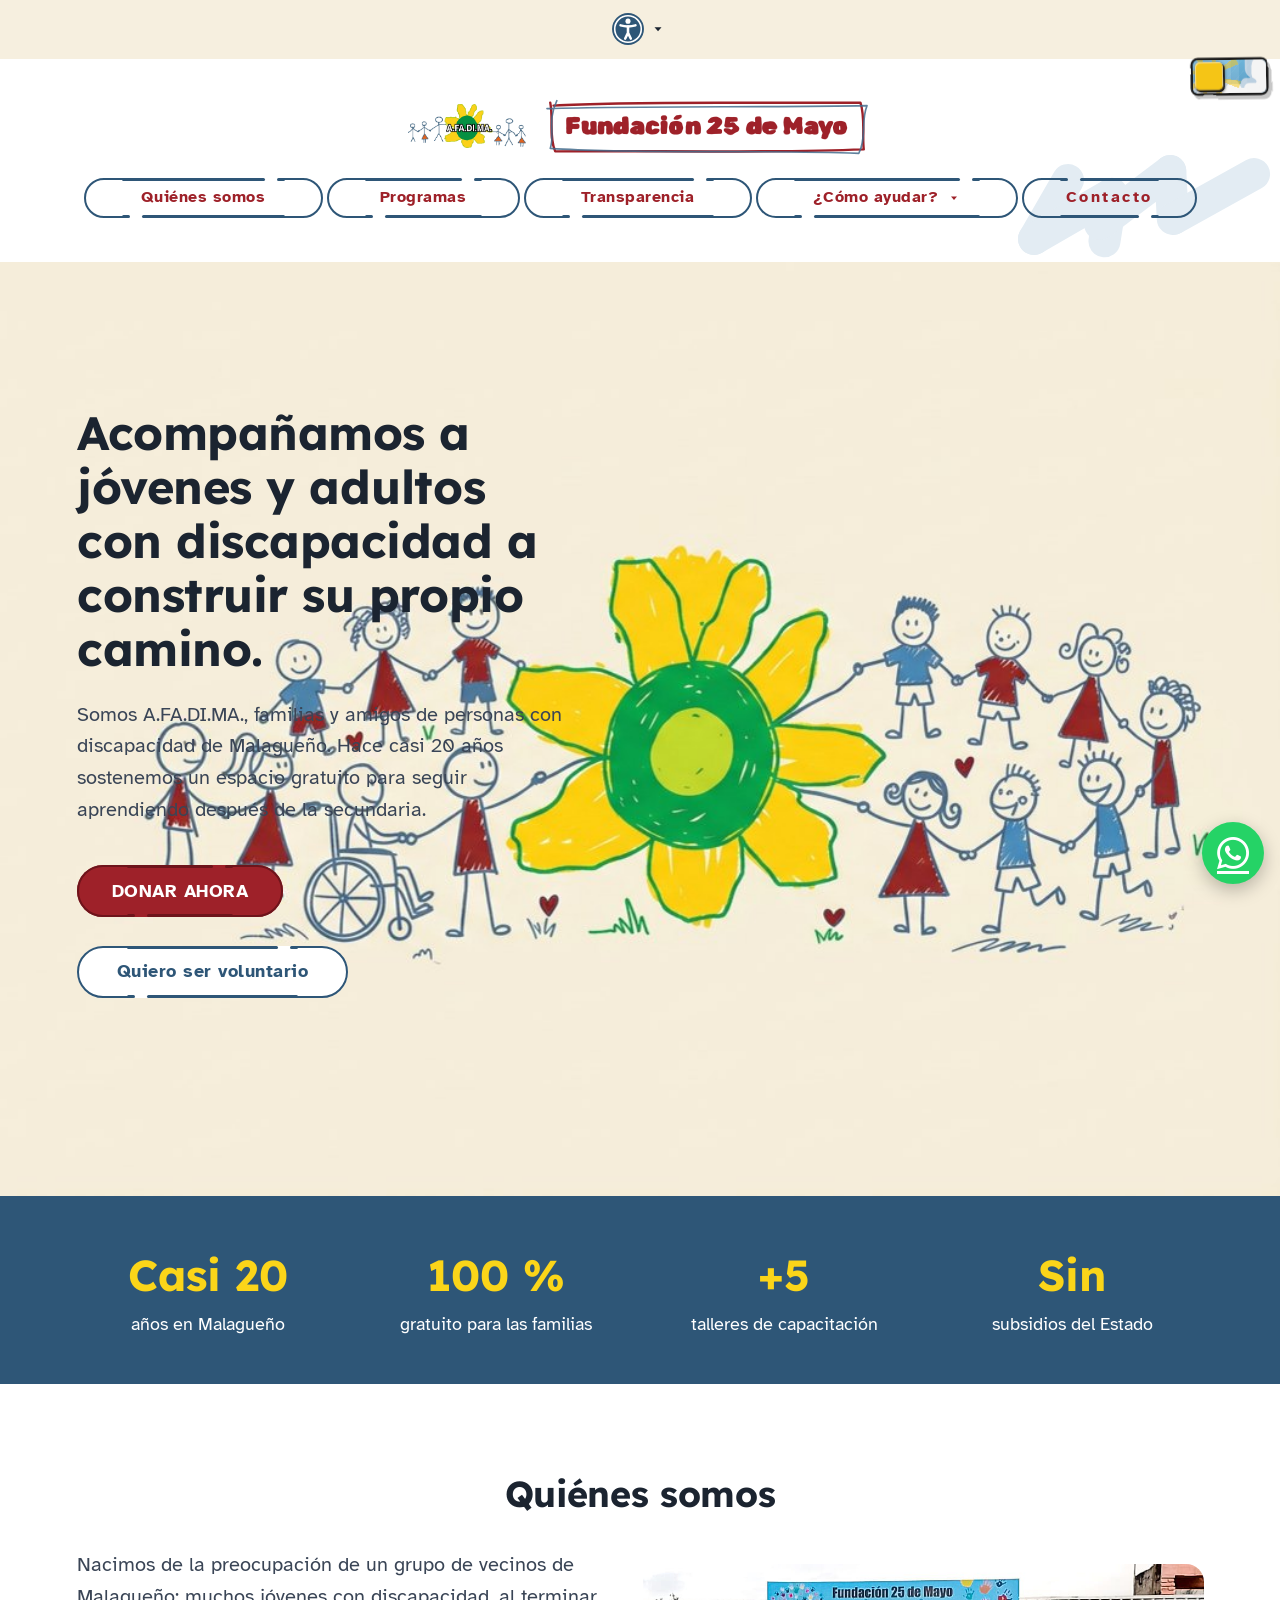
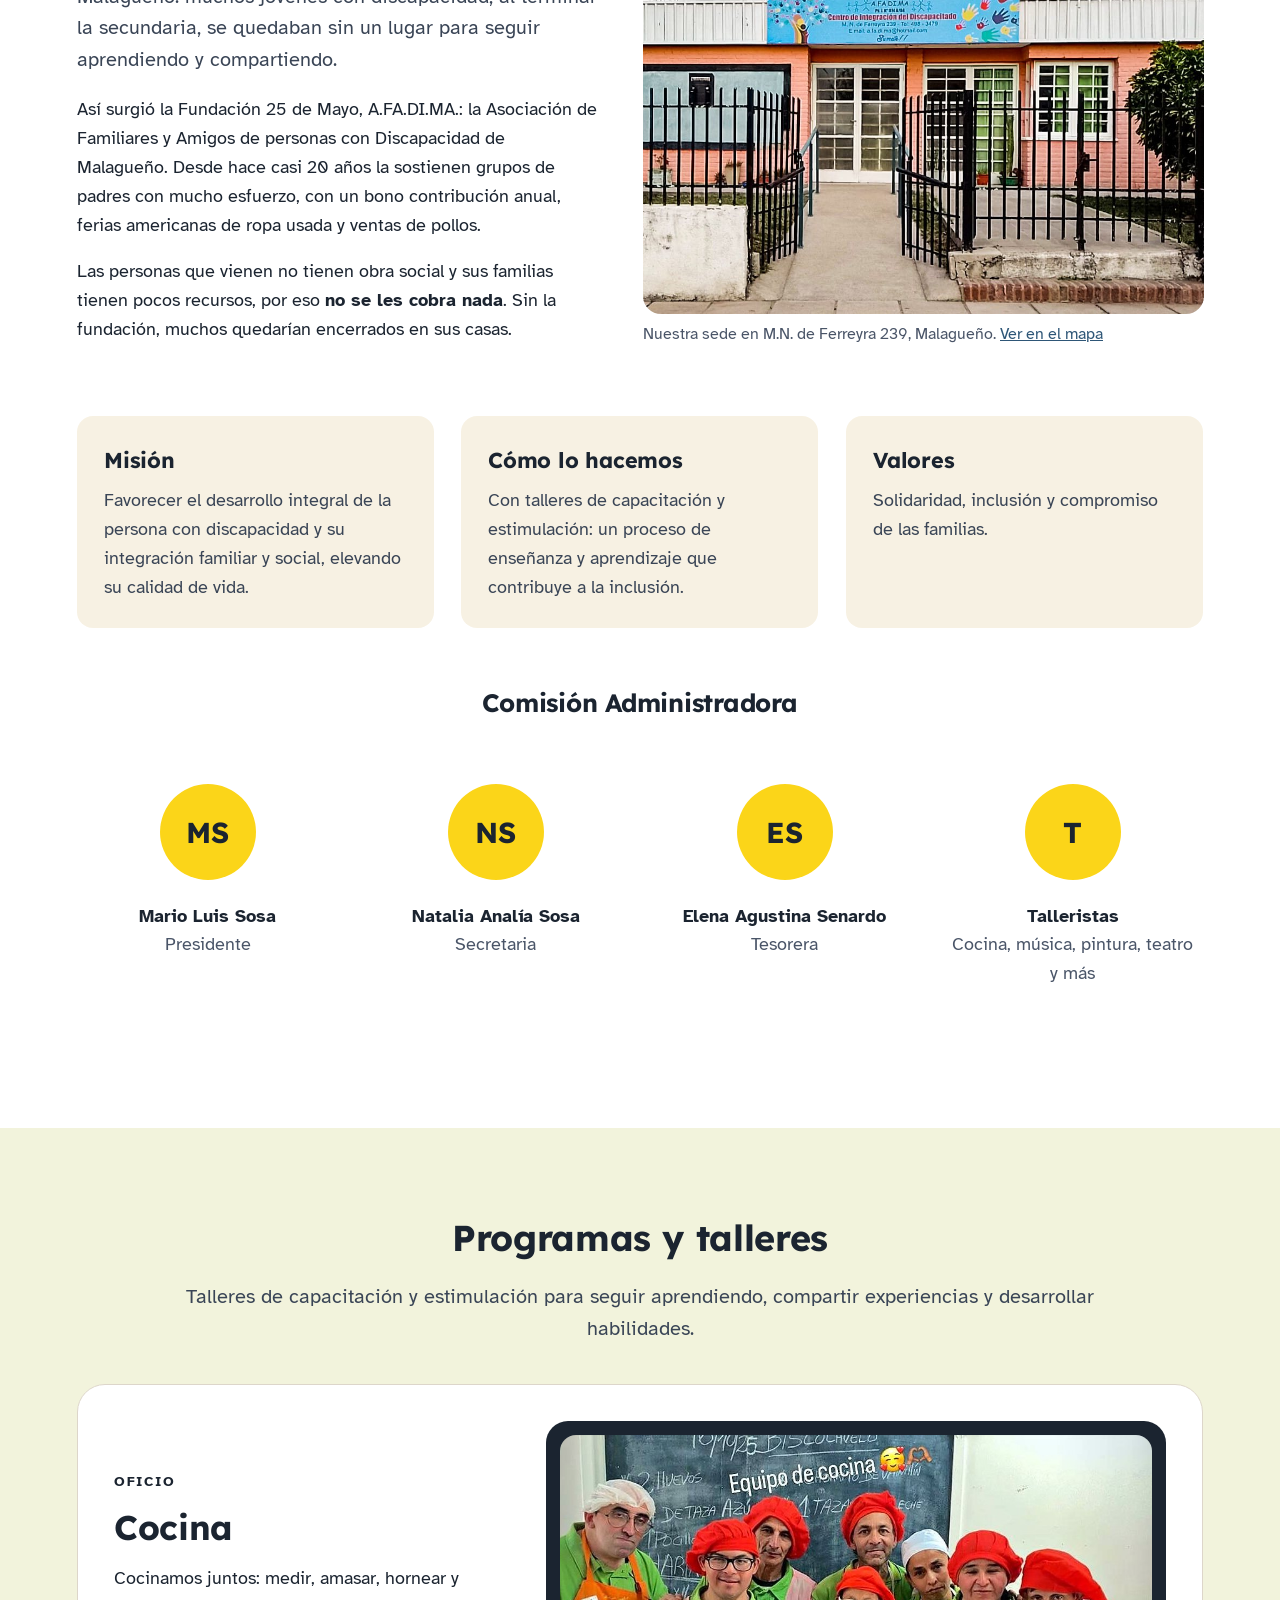
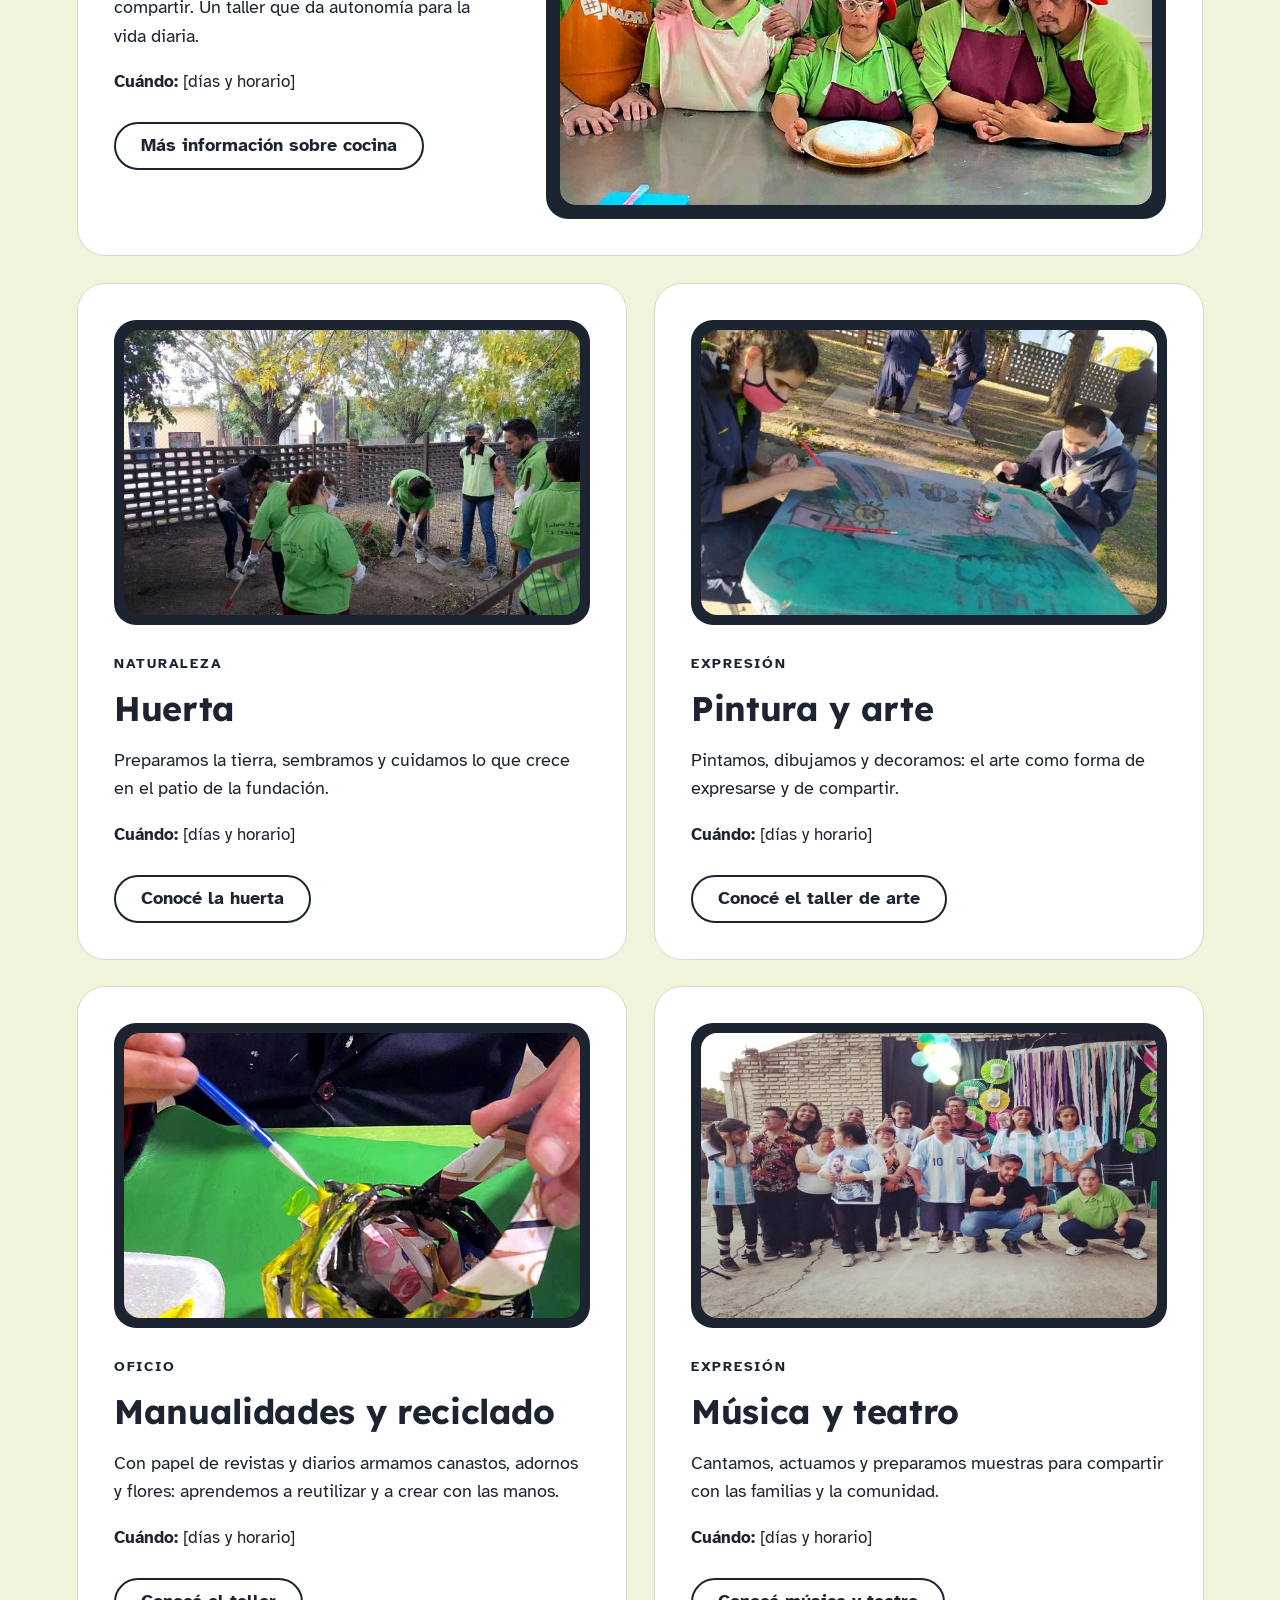
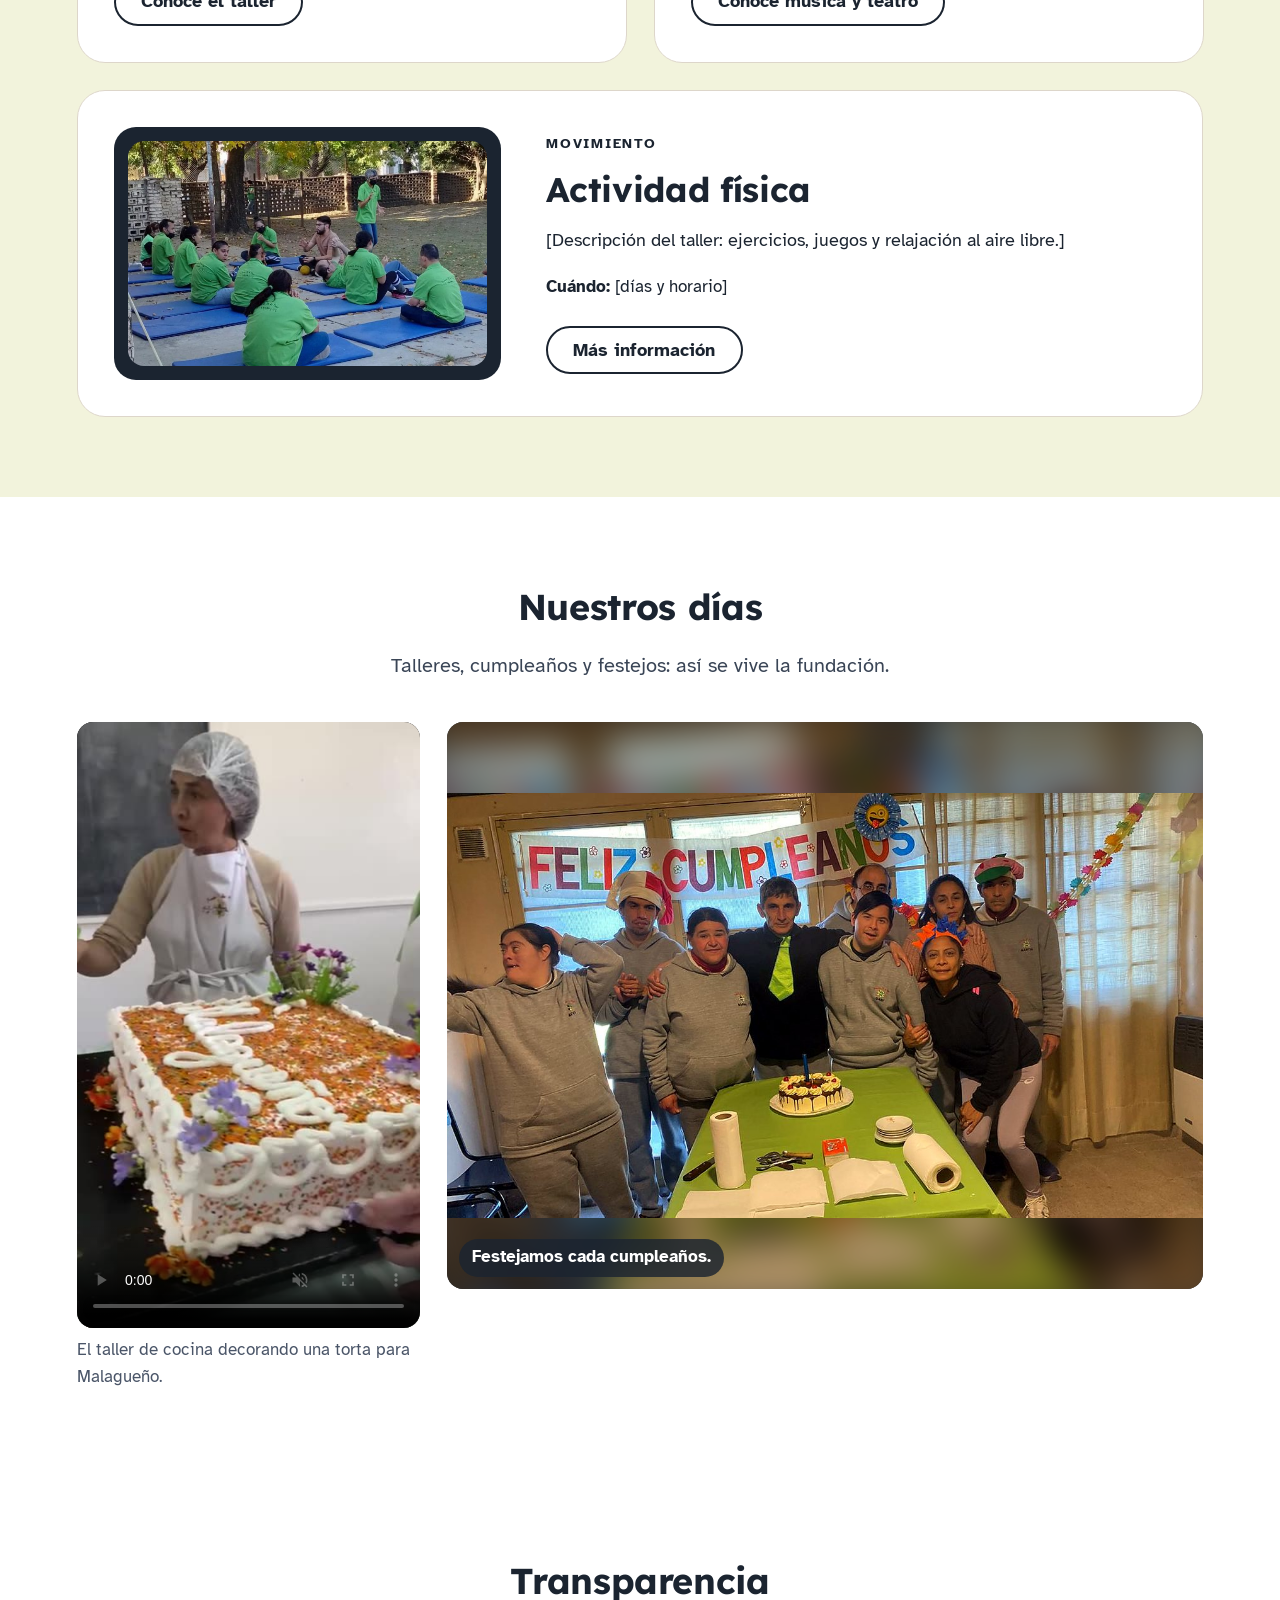
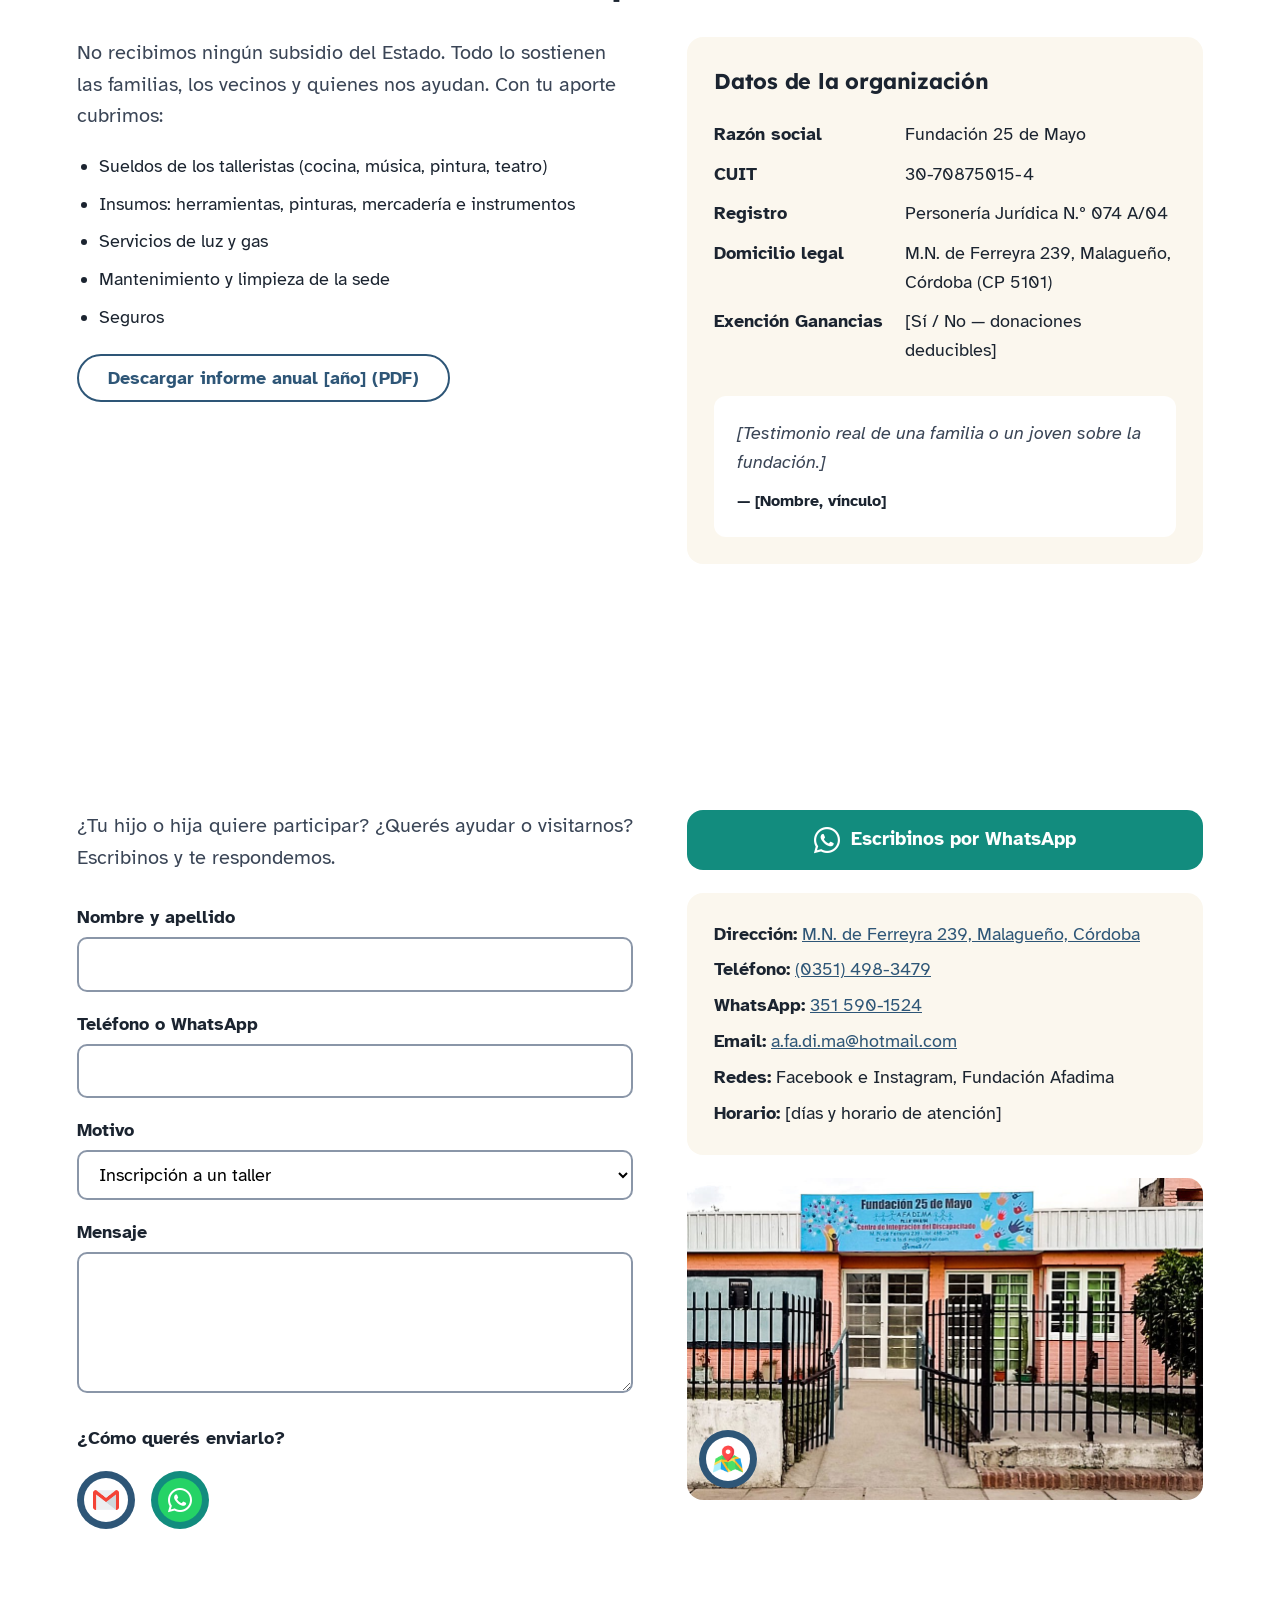
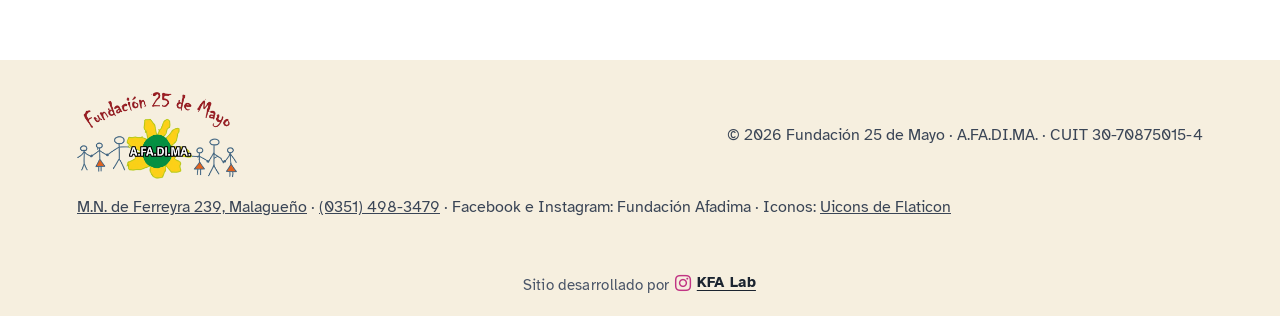
==== commit 6901b5dd: "Add files via upload" ====
--- a/index.html
+++ b/index.html
@@ -335,7 +335,7 @@
 </div></section>
 </main>
 
-<footer><div class="wrap"><img class="foot-logo" src="img/logo.png" alt="Logo de la Fundación 25 de Mayo, A.FA.DI.MA." width="200" height="109"><span>© 2026 Fundación 25 de Mayo · A.FA.DI.MA. · CUIT 30-70875015-4</span><span><a href="https://maps.app.goo.gl/e1VHPkn7VmK34Kgk8" target="_blank" rel="noopener">M.N. de Ferreyra 239, Malagueño</a> · <a href="tel:+543514983479">(0351) 498-3479</a> · Facebook e Instagram: Fundación Afadima · Iconos: <a href="https://www.flaticon.com/uicons" target="_blank" rel="noopener">Uicons de Flaticon</a></span></div><p class="credit">Sitio desarrollado por <b>KFA Lab</b></p></footer>
+<footer><div class="wrap"><img class="foot-logo" src="img/logo.png" alt="Logo de la Fundación 25 de Mayo, A.FA.DI.MA." width="200" height="109"><span>© 2026 Fundación 25 de Mayo · A.FA.DI.MA. · CUIT 30-70875015-4</span><span><a href="https://maps.app.goo.gl/e1VHPkn7VmK34Kgk8" target="_blank" rel="noopener">M.N. de Ferreyra 239, Malagueño</a> · <a href="tel:+543514983479">(0351) 498-3479</a> · Facebook e Instagram: Fundación Afadima · Iconos: <a href="https://www.flaticon.com/uicons" target="_blank" rel="noopener">Uicons de Flaticon</a></span></div><p class="credit">Sitio desarrollado por <a class="credit-link" href="https://www.instagram.com/kfa.lab/" target="_blank" rel="noopener" aria-label="KFA Lab en Instagram (se abre en una pestaña nueva)"><i class="fi fi-brands-instagram" aria-hidden="true"></i><b>KFA Lab</b></a></p></footer>
 
 <a class="float" href="https://wa.me/5493515901524?text=%C2%A1Hola%21%20Les%20escribo%20desde%20la%20p%C3%A1gina%20web%20de%20la%20Fundaci%C3%B3n%2025%20de%20Mayo." target="_blank" rel="noopener" aria-label="Escribir por WhatsApp"><i class="fi fi-brands-whatsapp" aria-hidden="true"></i></a>
 
--- a/styles.css
+++ b/styles.css
@@ -724,3 +724,11 @@
 }
 @media (prefers-reduced-motion:reduce){header.nav-open nav{animation:none}}
 @media (max-width:700px){header.nav-open nav{gap:25px!important;padding-top:14px!important}}
+
+/* Firma con enlace al Instagram de KFA Lab */
+.fi-brands-instagram:before{content:"\f16e";font-family:uicons-brands!important;font-style:normal;font-weight:400!important;line-height:1;display:block}
+.credit-link{display:inline-flex;align-items:center;gap:.35em;color:inherit;text-decoration:none;padding:.2em .1em;border-radius:6px}
+.credit-link .fi{font-size:1.05em;color:#C13584}
+.credit-link b{text-decoration:underline;text-underline-offset:3px;text-decoration-thickness:1px}
+.credit-link:hover b{color:#C13584}
+html.noche .credit-link .fi,html.noche .credit-link:hover b{color:#F07AB8}
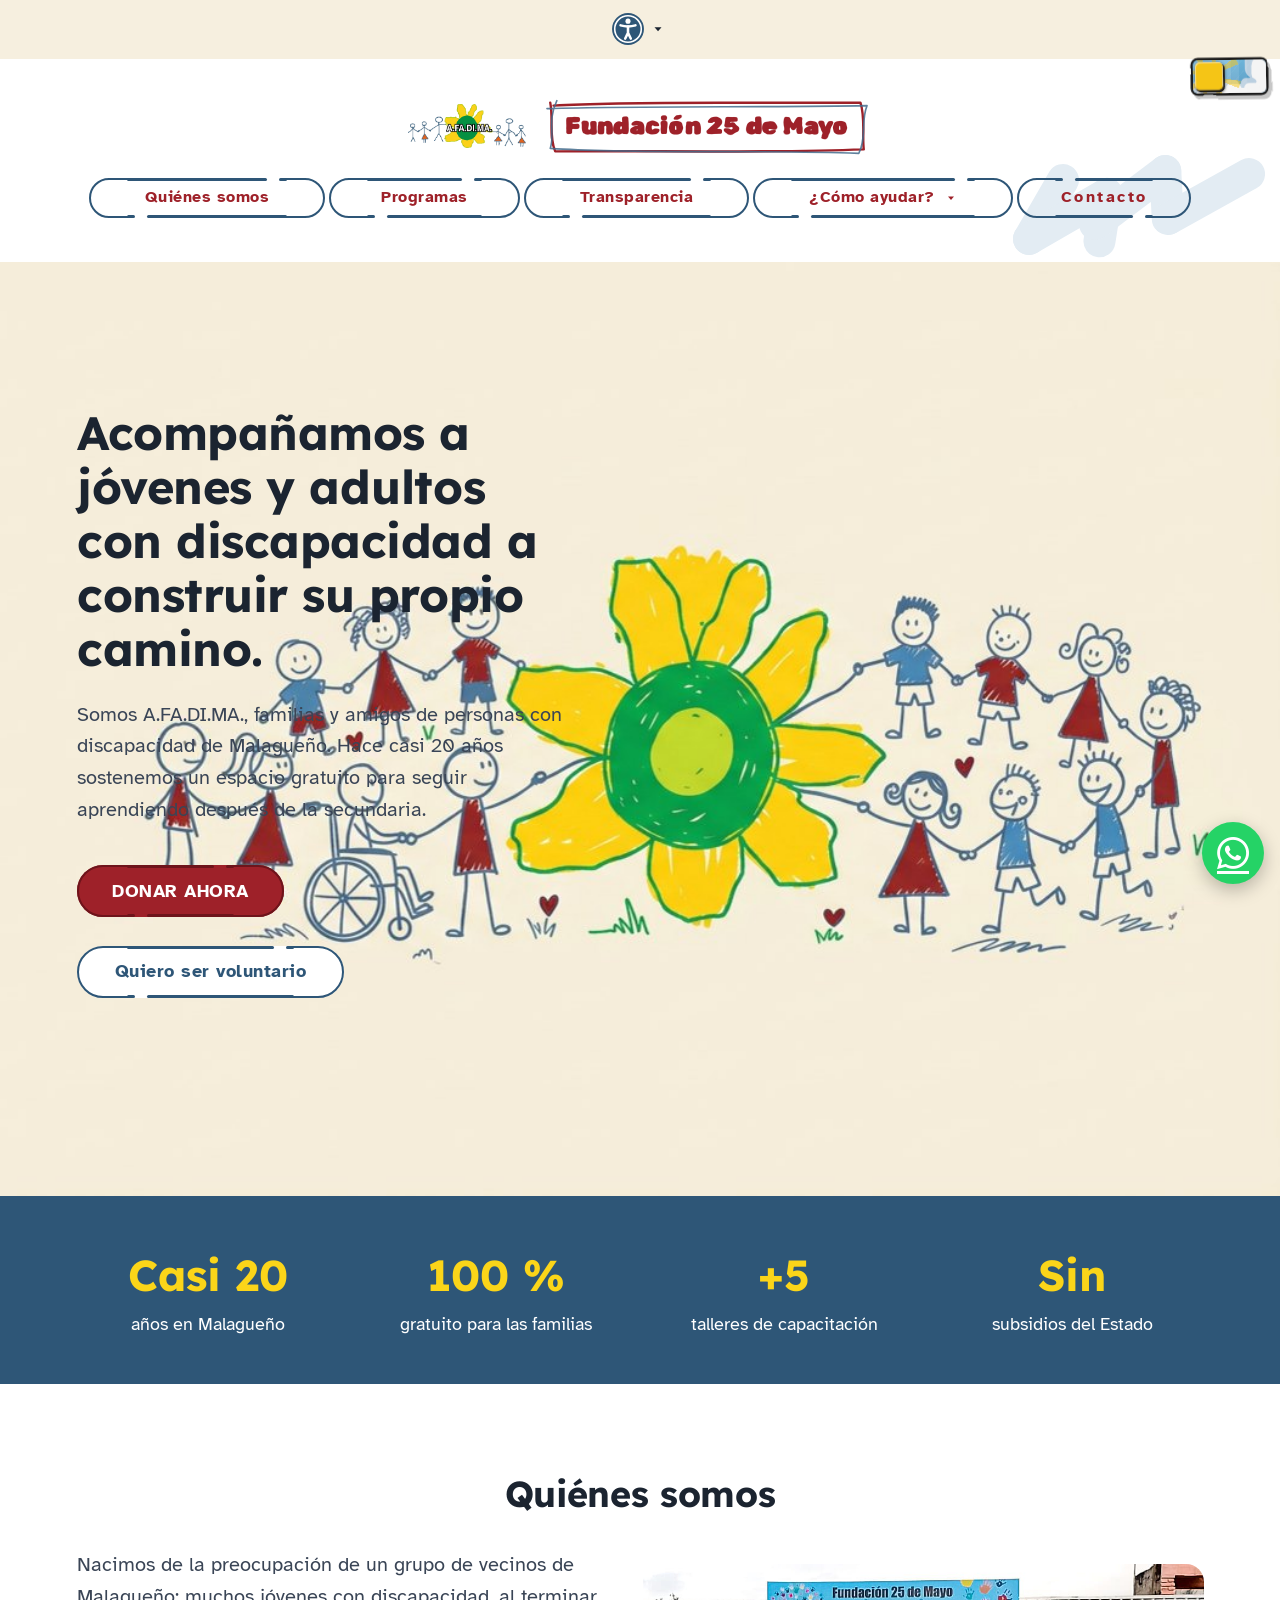
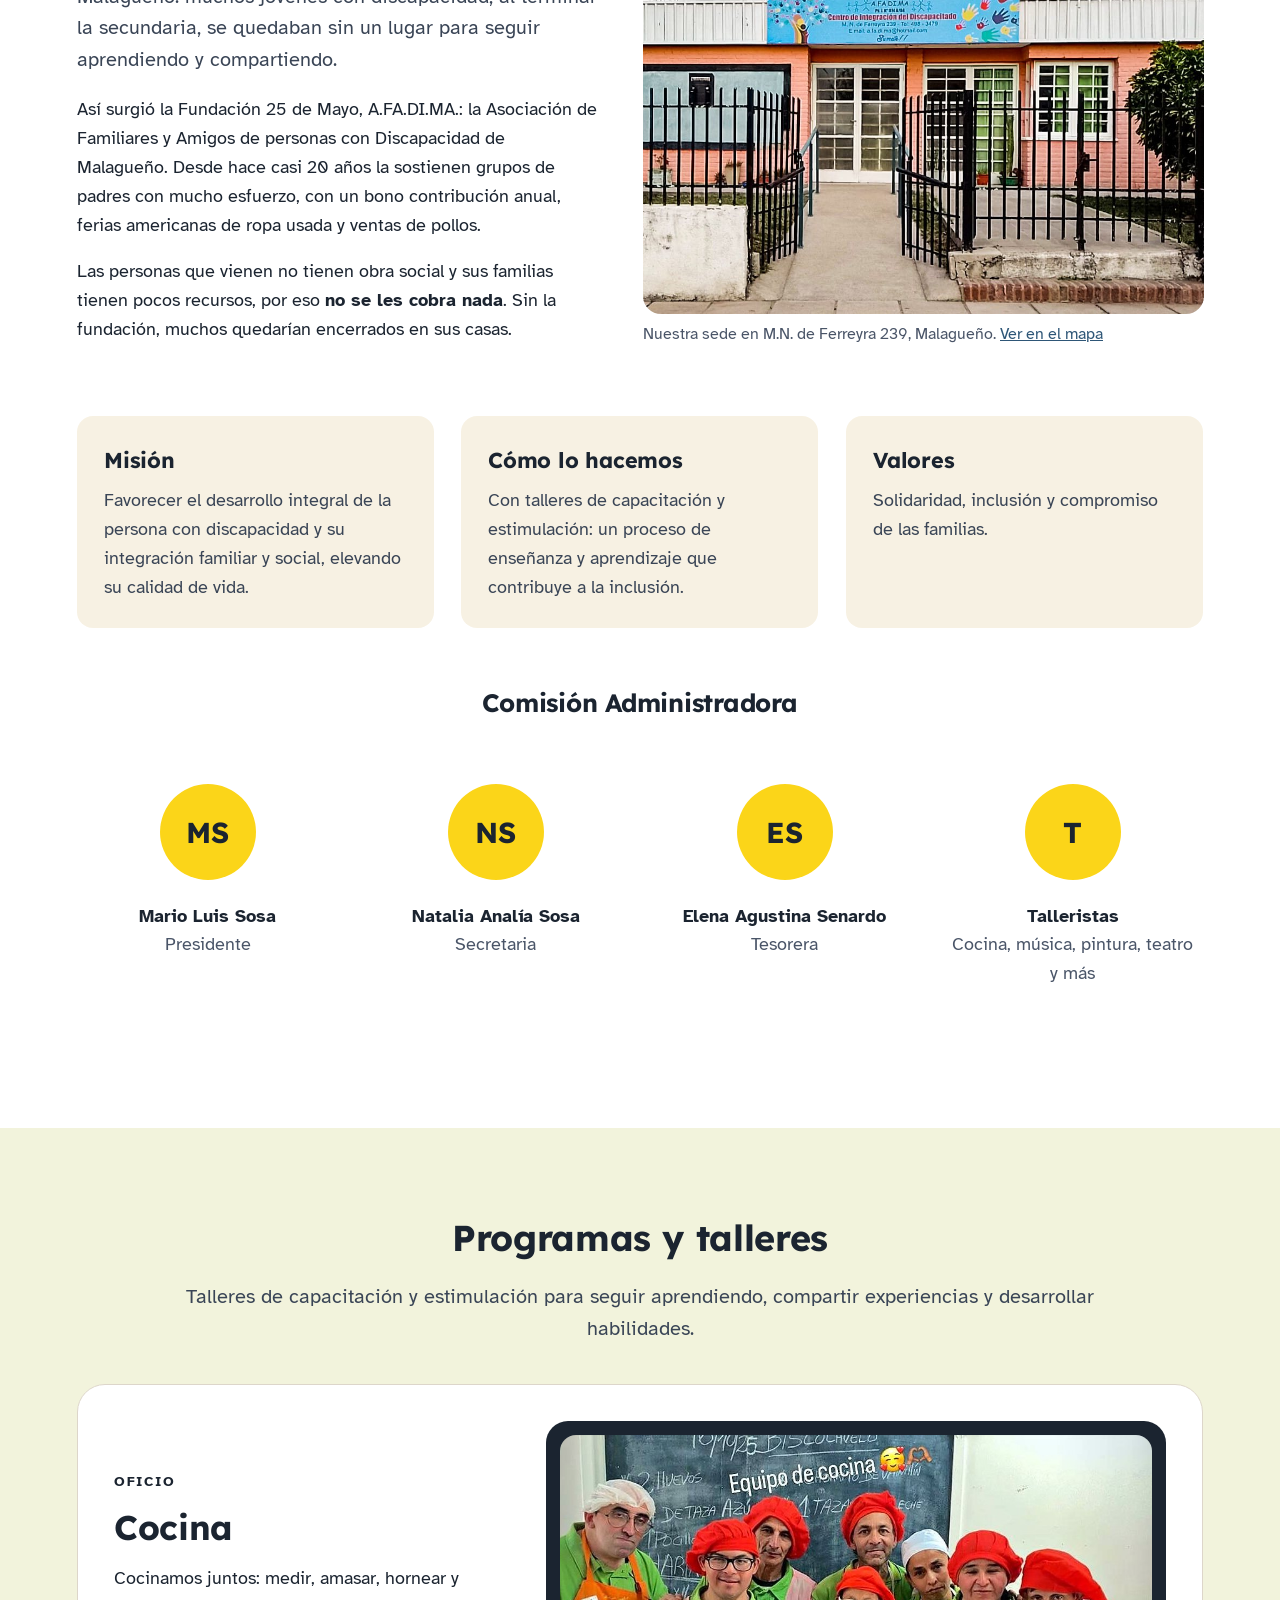
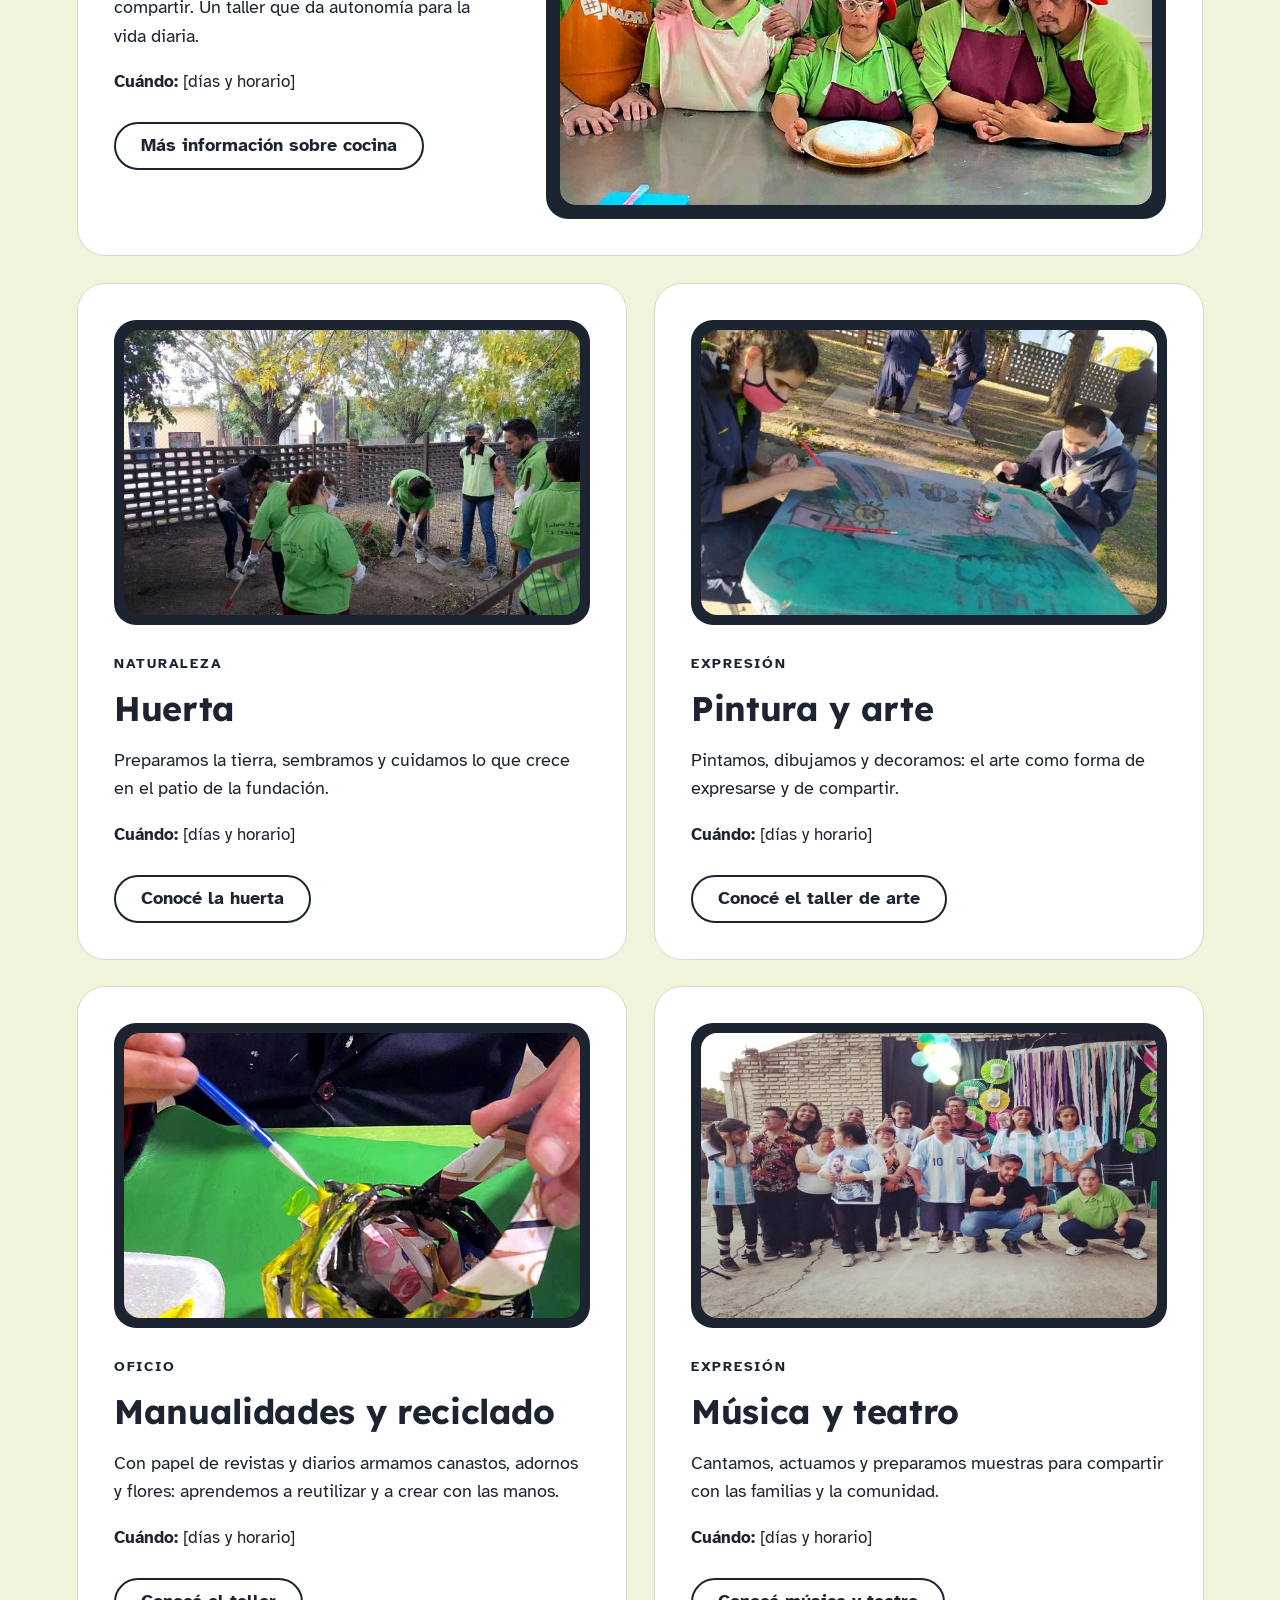
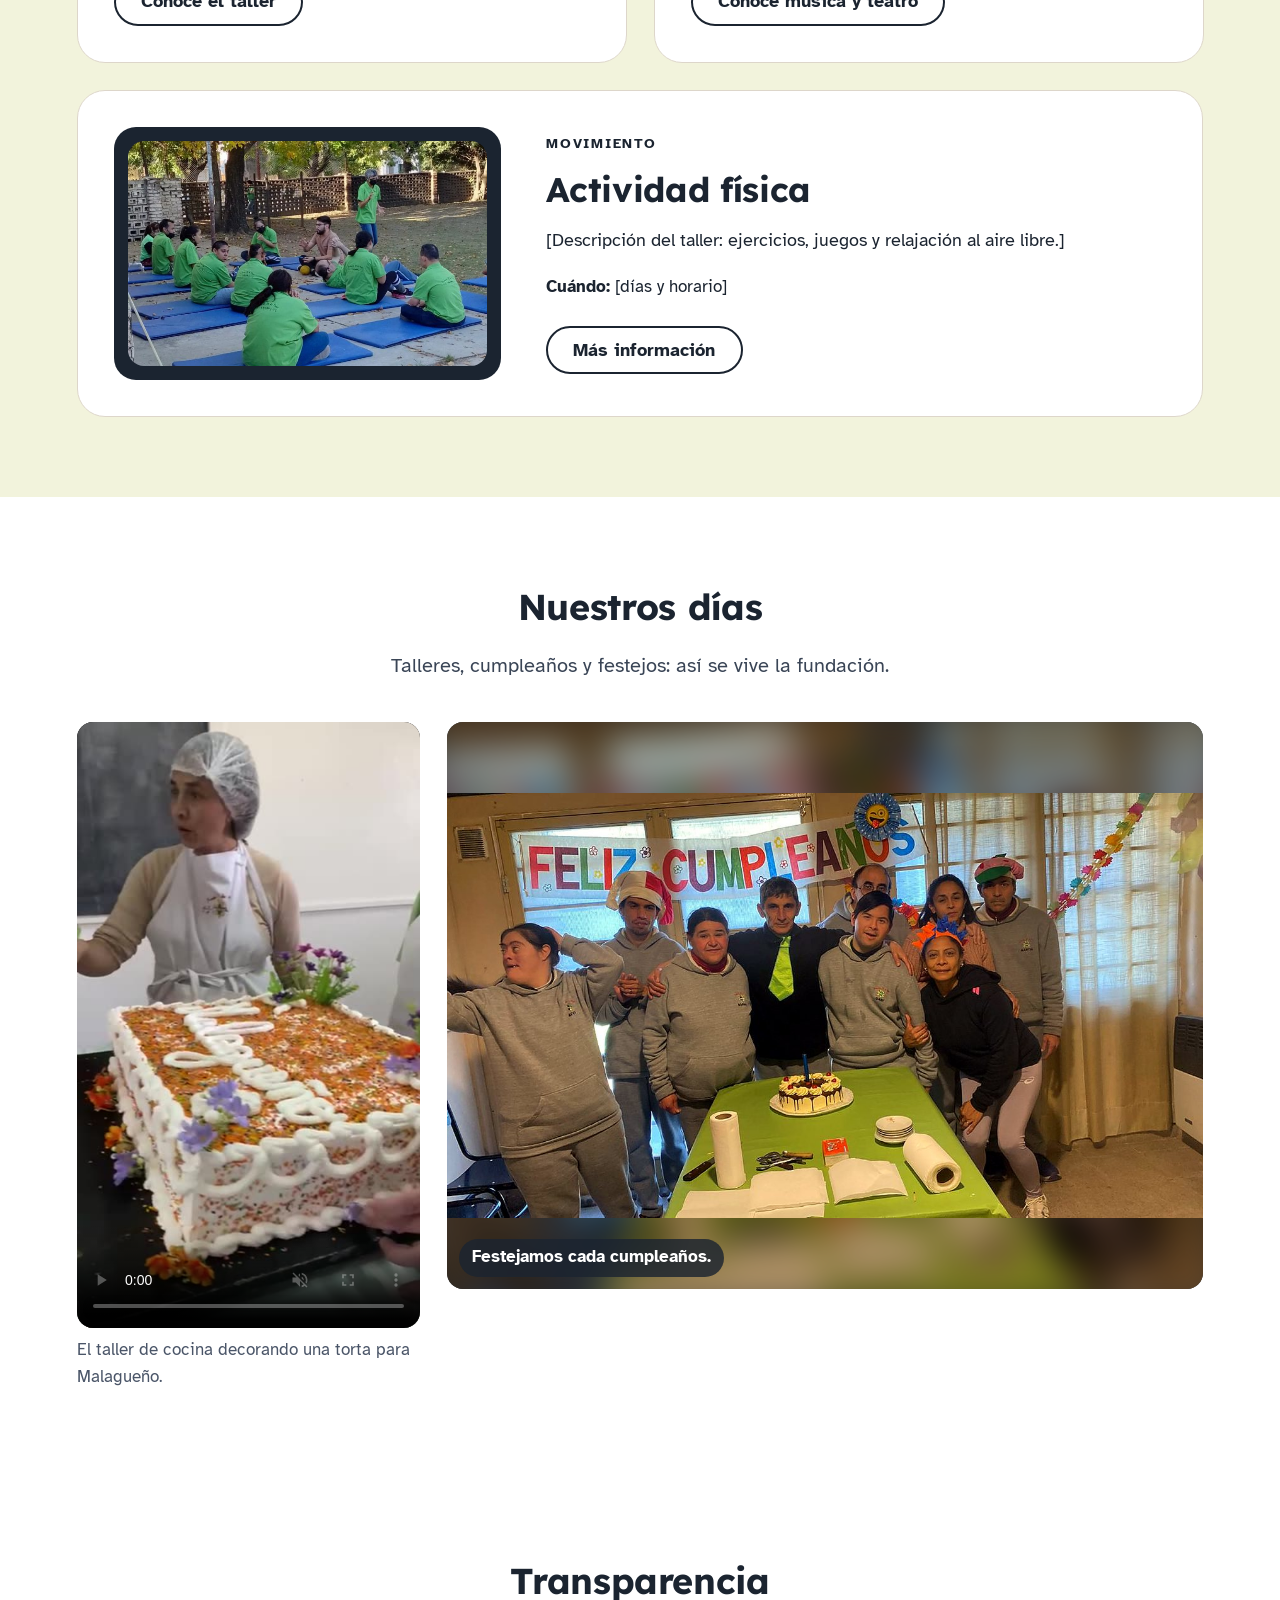
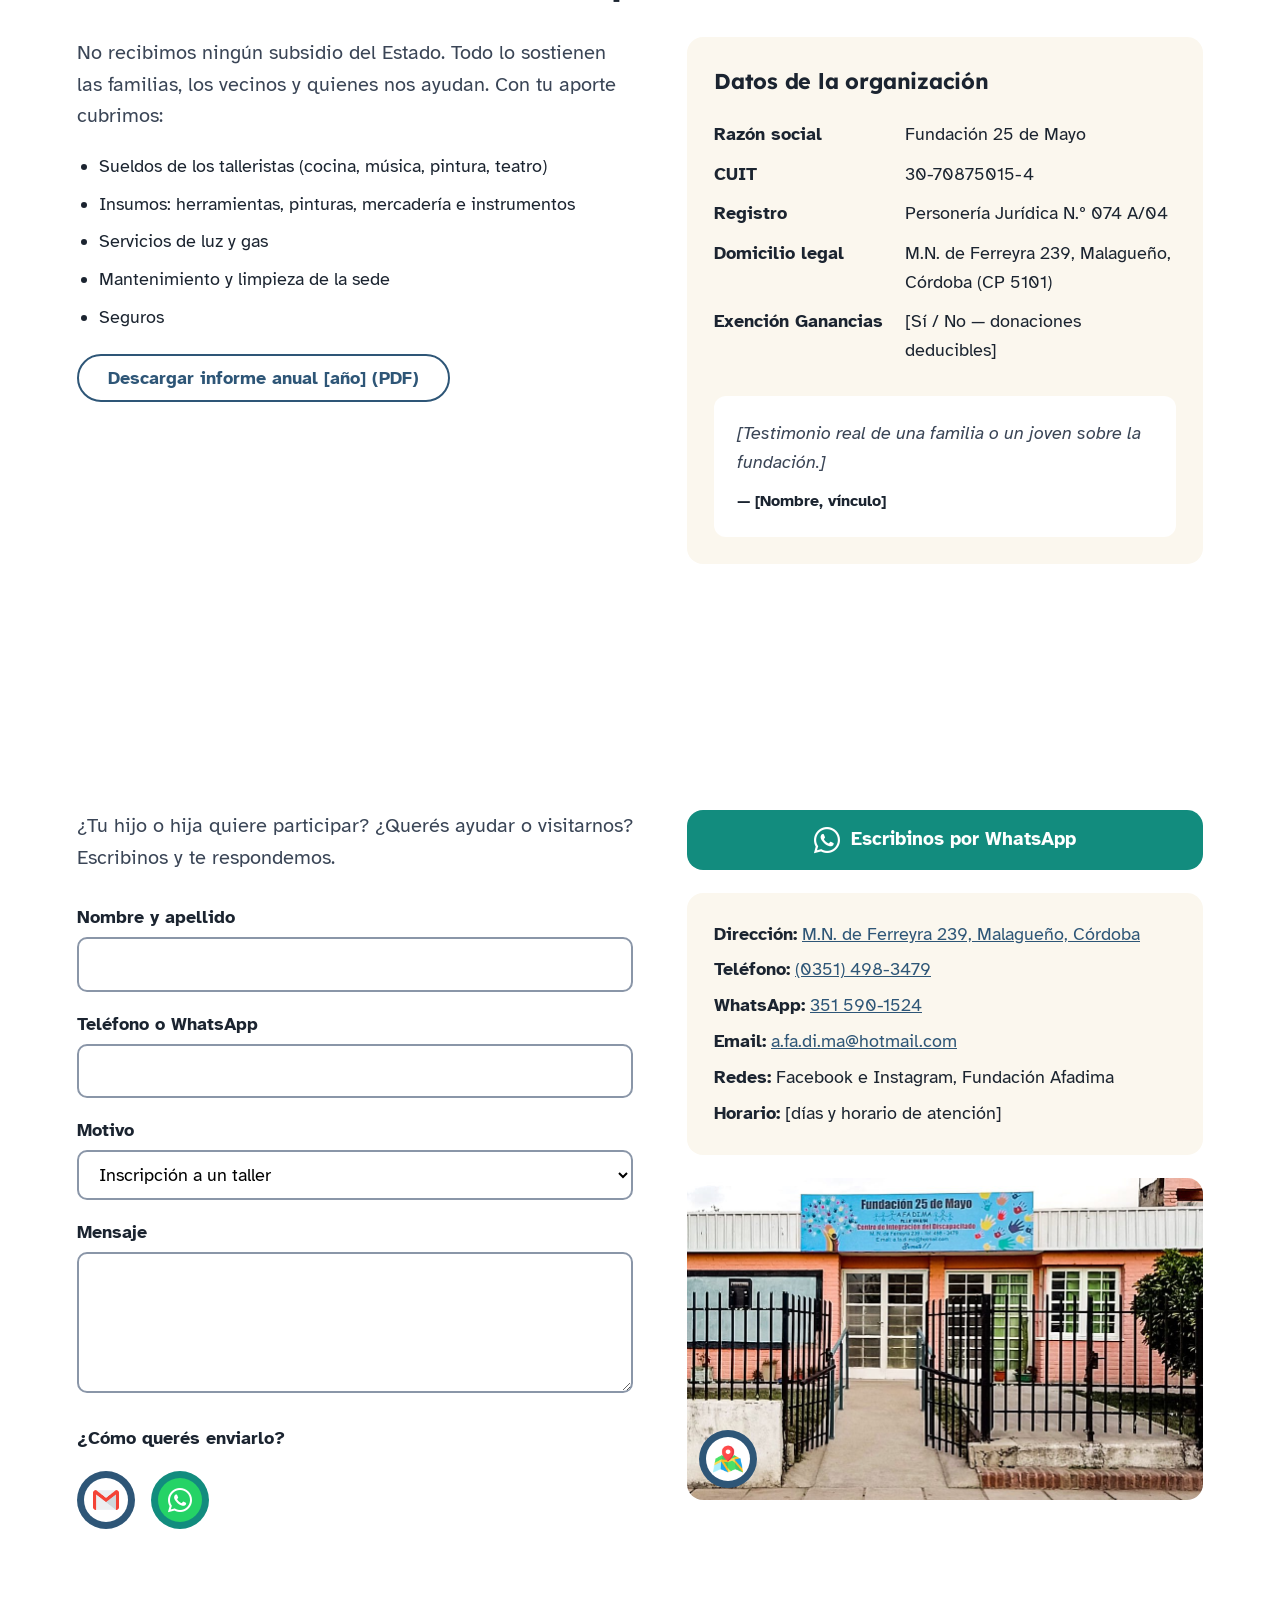
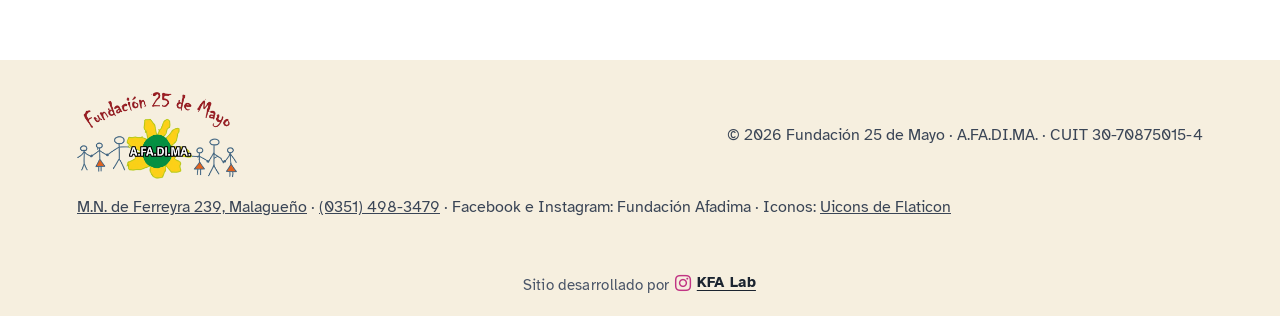
==== commit a5ee4ad1: "Add files via upload" ====
--- a/index.html
+++ b/index.html
@@ -3,8 +3,25 @@
 <head>
 <meta charset="utf-8">
 <meta name="viewport" content="width=device-width, initial-scale=1">
-<title>Fundación 25 de Mayo — Jóvenes con discapacidad</title>
-<meta name="description" content="Fundación sin fines de lucro que acompaña a jóvenes con discapacidad. Doná, sumate como voluntario o inscribite.">
+<title>A.FA.DI.MA. — Fundación 25 de Mayo, Malagueño | Jóvenes con discapacidad</title>
+<meta name="description" content="Fundación 25 de Mayo (A.FA.DI.MA.) de Malagueño, Córdoba: acompañamos a jóvenes y adultos con discapacidad con talleres de cocina, huerta, arte y más. Doná, sumate o escribinos.">
+<link rel="canonical" href="https://fundacion-25-de-mayo.vercel.app/">
+<meta name="robots" content="index, follow">
+<meta name="theme-color" content="#FBD519">
+<link rel="icon" type="image/png" href="img/logo-mark.png">
+<meta property="og:type" content="website">
+<meta property="og:locale" content="es_AR">
+<meta property="og:site_name" content="Fundación 25 de Mayo — A.FA.DI.MA.">
+<meta property="og:title" content="A.FA.DI.MA. — Fundación 25 de Mayo, Malagueño | Jóvenes con discapacidad">
+<meta property="og:description" content="Fundación 25 de Mayo (A.FA.DI.MA.) de Malagueño, Córdoba: acompañamos a jóvenes y adultos con discapacidad con talleres de cocina, huerta, arte y más. Doná, sumate o escribinos.">
+<meta property="og:url" content="https://fundacion-25-de-mayo.vercel.app/">
+<meta property="og:image" content="https://fundacion-25-de-mayo.vercel.app/img/hero.jpg">
+<meta property="og:image:width" content="1375">
+<meta property="og:image:height" content="768">
+<meta name="twitter:card" content="summary_large_image">
+<script type="application/ld+json">
+{"@context":"https://schema.org","@type":"NGO","name":"Fundación 25 de Mayo — A.FA.DI.MA.","alternateName":["A.FA.DI.MA.","AFADIMA","Fundación Afadima","Asociación de Familiares y Amigos de personas con Discapacidad de Malagueño"],"url":"https://fundacion-25-de-mayo.vercel.app/","logo":"https://fundacion-25-de-mayo.vercel.app/img/logo.png","image":"https://fundacion-25-de-mayo.vercel.app/img/sede.jpg","description":"Fundación sin fines de lucro de Malagueño, Córdoba, que acompaña a jóvenes y adultos con discapacidad con talleres de cocina, huerta, arte, reciclado, expresión y actividad física.","taxID":"30-70875015-4","telephone":"+54 351 498-3479","email":"a.fa.di.ma@hotmail.com","address":{"@type":"PostalAddress","streetAddress":"M.N. de Ferreyra 239","addressLocality":"Malagueño","addressRegion":"Córdoba","addressCountry":"AR"},"areaServed":"Malagueño, Córdoba"}
+</script>
 <link rel="preconnect" href="https://fonts.googleapis.com">
 <link href="https://fonts.googleapis.com/css2?family=Atkinson+Hyperlegible:wght@400;700&family=Lexend:wght@500;700&family=Rubik+Spray+Paint&display=swap" rel="stylesheet">
 <link rel="stylesheet" href="styles.css">
@@ -124,7 +141,7 @@
           </div>
           <div class="mm-col">
             <h3><svg aria-hidden="true" width="22" height="22" viewBox="0 0 24 24" fill="none" stroke="currentColor" stroke-width="2" stroke-linecap="round" stroke-linejoin="round"><rect x="2" y="6" width="20" height="13" rx="2"/><path d="M2 10h20M6 15h4"/></svg>Doná una vez</h3>
-            <p>Un aporte puntual por Mercado Pago o transferencia.</p>
+            <p>Un aporte puntual por transferencia bancaria.</p>
             <div class="mm-row"><a class="mm-link" href="sumate.html#donar">Quiero donar</a></div>
           </div>
           <div class="mm-col">
--- a/styles.css
+++ b/styles.css
@@ -732,3 +732,20 @@
 .credit-link b{text-decoration:underline;text-underline-offset:3px;text-decoration-thickness:1px}
 .credit-link:hover b{color:#C13584}
 html.noche .credit-link .fi,html.noche .credit-link:hover b{color:#F07AB8}
+
+/* Transferencia bancaria */
+.transfer{margin-top:1.5em;padding:1.25em 1.25em 1em;border:2px dashed var(--yellow);border-radius:16px;background:var(--card)}
+.transfer h4{margin:0 0 .6em;font-family:'Lexend',sans-serif;font-size:1.15rem}
+.transfer dl{display:grid;grid-template-columns:auto 1fr;gap:.45em 1em;margin:0;align-items:center}
+.transfer dt{font-weight:700;color:var(--soft);font-size:.9rem}
+.transfer dd{margin:0;display:flex;flex-wrap:wrap;gap:.5em;align-items:center}
+.tr-val{font-size:1rem;font-weight:700;letter-spacing:.01em}
+.tr-num{font-family:ui-monospace,Menlo,Consolas,monospace;font-variant-numeric:tabular-nums;white-space:nowrap}
+.tr-copy{border:2px solid var(--blue);background:#fff;color:var(--blue);border-radius:999px;padding:.2em .9em;font:inherit;font-size:.85rem;font-weight:700;cursor:pointer;min-height:36px}
+.tr-copy:hover{background:var(--blue);color:#fff}
+.tr-note{margin:.6em 0 0;font-size:.85rem;color:var(--green);min-height:1.2em}
+html.noche .transfer{background:transparent}
+html.noche .tr-copy{background:transparent;color:inherit;border-color:currentColor}
+body.hc .transfer{background:#000!important;color:#fff!important;border-color:#fff!important}
+@media (max-width:480px){.transfer{padding:1em .9em .8em}.transfer dl{grid-template-columns:1fr;gap:.15em}.transfer dt{margin-top:.6em}.tr-num{font-size:clamp(.74rem,3.7vw,.95rem);letter-spacing:-.02em}}
+@media (max-width:340px){.tr-num{white-space:normal;word-break:break-all}}
